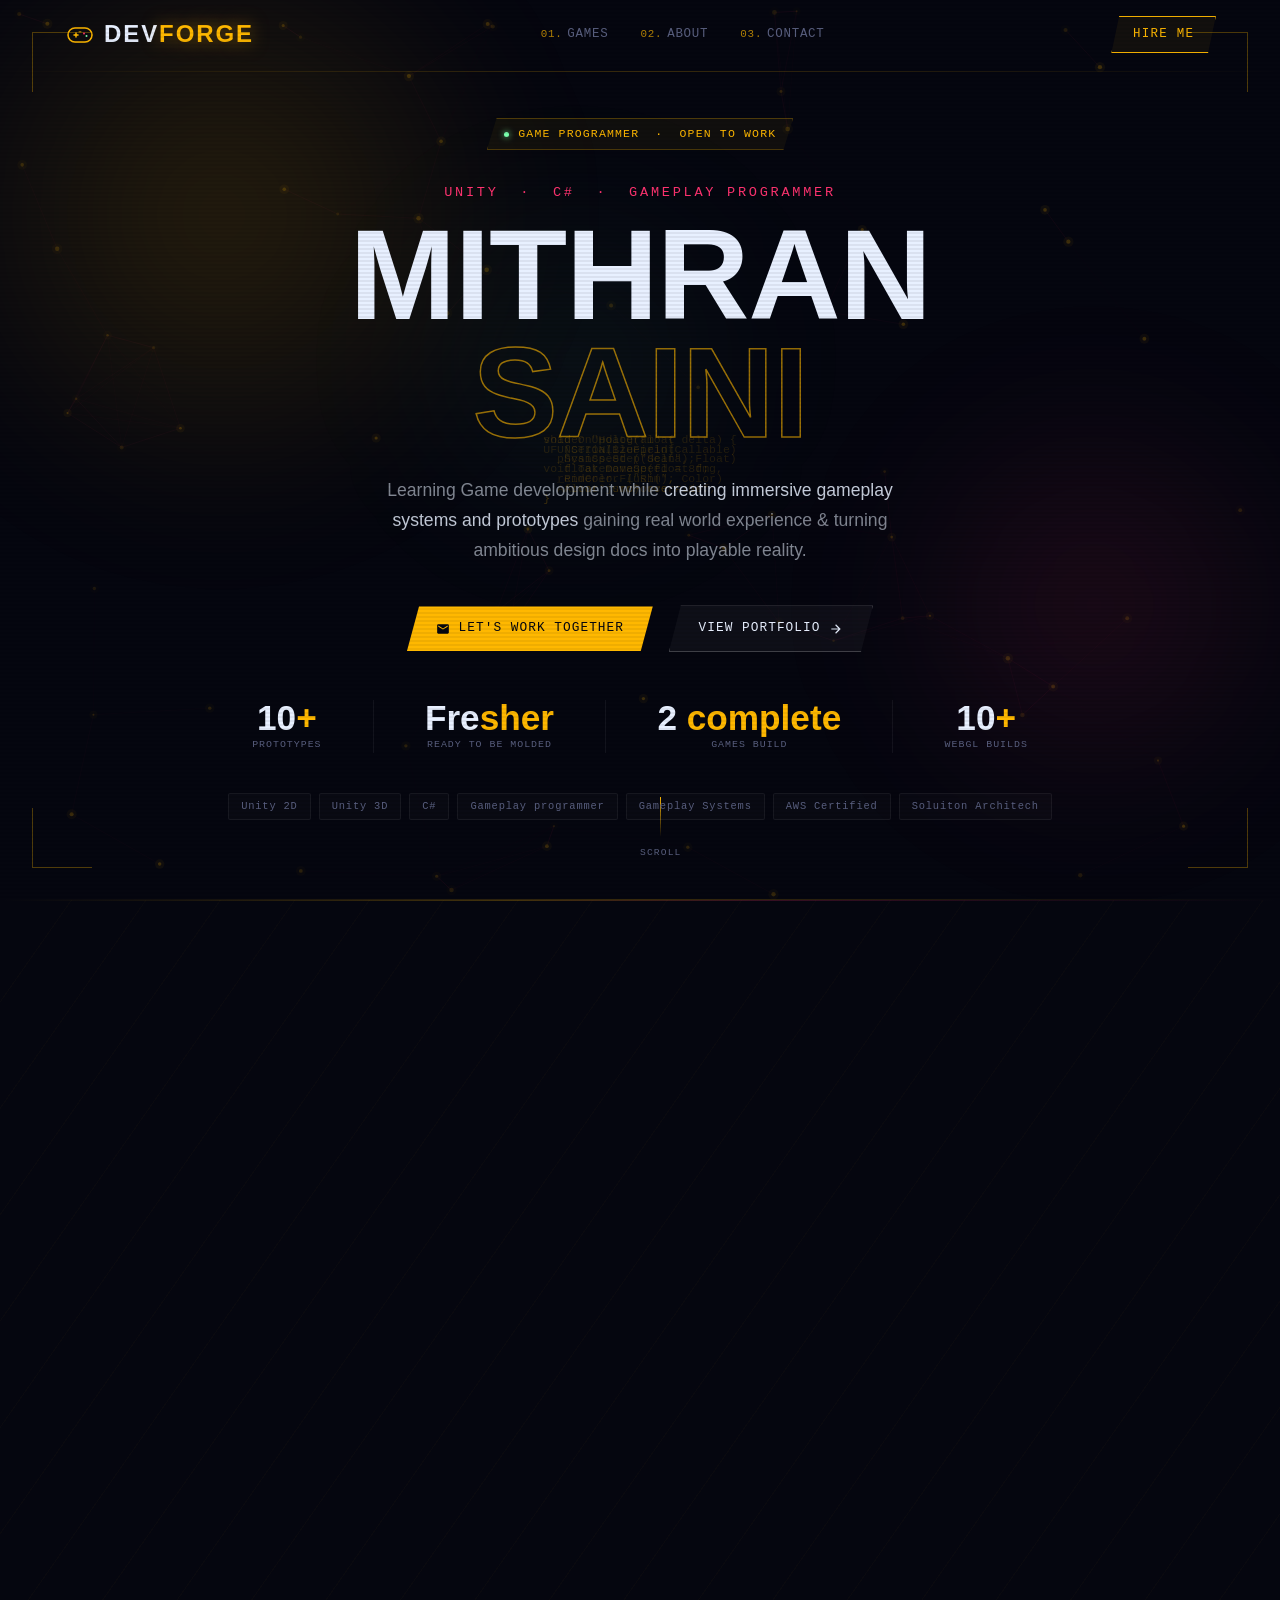
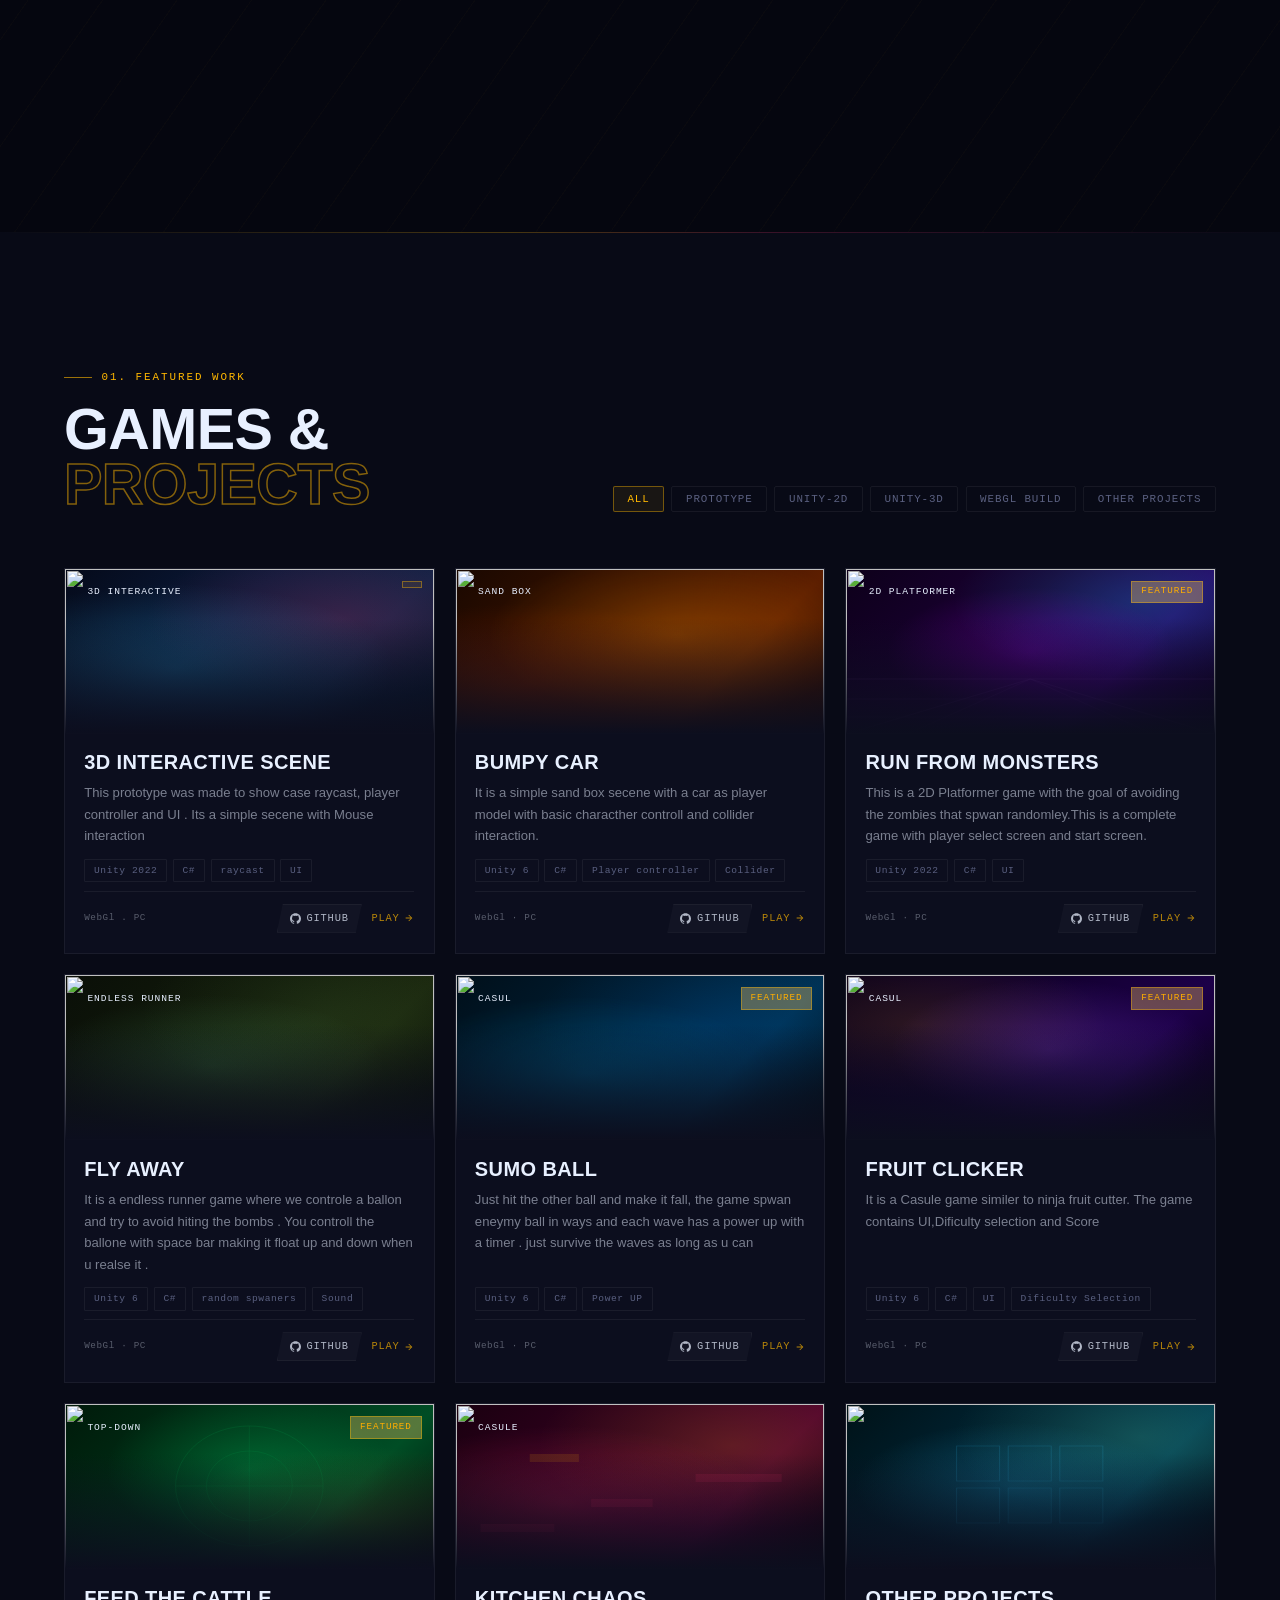
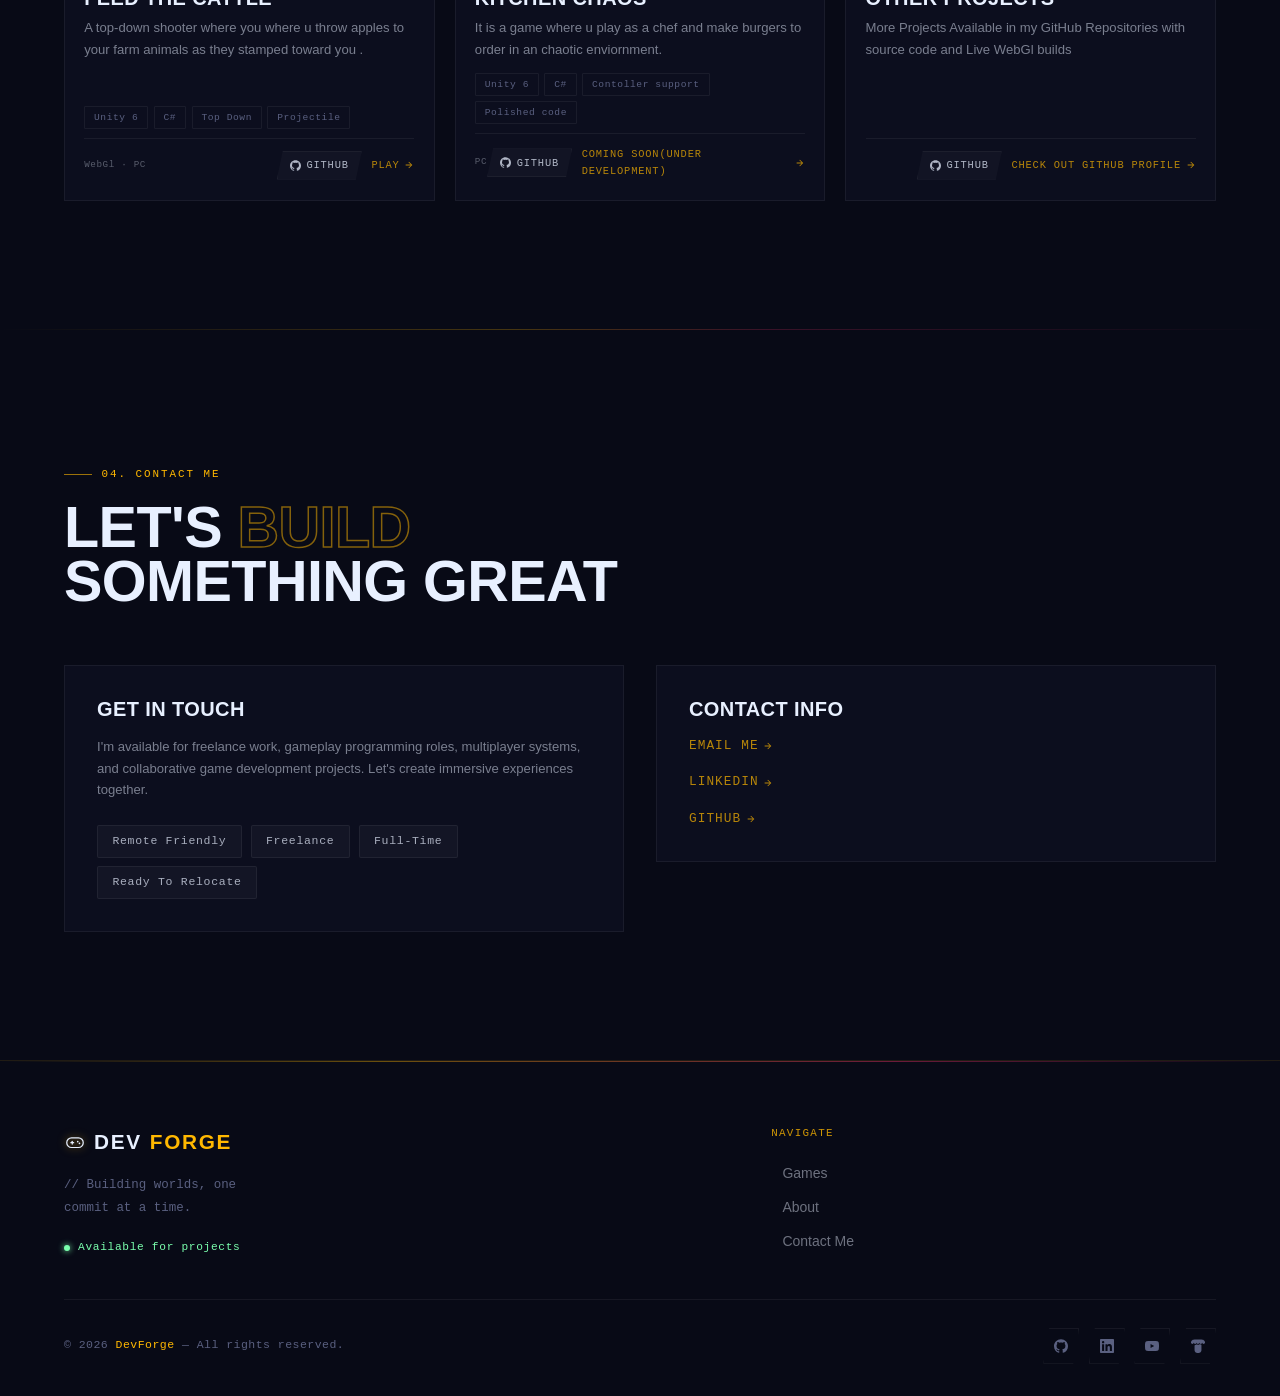
==== index.html @ fb983bf7 "fixed spelling mistakes" ====
<!doctype html>
<!-- saved from url=(0036)file:///D:/Opera_Download/Index.html -->
<html lang="en">
  <head>
    <meta http-equiv="Content-Type" content="text/html; charset=UTF-8" />

    <meta name="viewport" content="width=device-width, initial-scale=1.0" />
    <title>index</title>
    <link rel="preconnect" href="https://fonts.googleapis.com/" />
    <link rel="preconnect" href="https://fonts.gstatic.com/" crossorigin="" />
    <link
      href="https://github.com/Mithran2003/portfolio-website/tree/main/Game%20Developer%20Portfolio_files"
      rel="stylesheet"
    />

    <style>
      *,
      *::before,
      *::after {
        box-sizing: border-box;
        margin: 0;
        padding: 0;
      }

      :root {
        --bg: #05060f;
        --bg-2: #080a16;
        --bg-3: #0c0e1e;
        --accent: #ffb800;
        --accent-2: #ff3370;
        --accent-3: #7affad;
        --white: #e8f0ff;
        --muted: #5a6080;
        --border: rgba(255, 184, 0, 0.1);
        --border-w: rgba(255, 255, 255, 0.06);
        --font-head: "Rajdhani", sans-serif;
        --font-body: "Exo 2", sans-serif;
        --font-mono: "IBM Plex Mono", monospace;
        --nav-h: 70px;
      }

      html {
        scroll-behavior: smooth;
      }

      body {
        background: var(--bg);
        color: var(--white);
        font-family: var(--font-body);
        font-size: 16px;
        line-height: 1.6;
        overflow-x: hidden;
        -webkit-font-smoothing: antialiased;
      }

      /* ─── Scanlines overlay ─── */
      body::before {
        content: "";
        position: fixed;
        inset: 0;
        background: repeating-linear-gradient(
          0deg,
          transparent,
          transparent 2px,
          rgba(0, 0, 0, 0.06) 2px,
          rgba(0, 0, 0, 0.06) 4px
        );
        pointer-events: none;
        z-index: 9998;
      }

      /* ─── Corner bracket utility ─── */
      .bracket {
        position: relative;
      }
      .bracket::before,
      .bracket::after {
        content: "";
        position: absolute;
        width: 10px;
        height: 10px;
        border-color: var(--accent);
        border-style: solid;
        opacity: 0.5;
      }
      .bracket::before {
        top: 0;
        left: 0;
        border-width: 1px 0 0 1px;
      }
      .bracket::after {
        bottom: 0;
        right: 0;
        border-width: 0 1px 1px 0;
      }

      /* ═══════════════════════════════
       NAVBAR
    ═══════════════════════════════ */
      .navbar {
        position: fixed;
        top: 0;
        left: 0;
        right: 0;
        height: var(--nav-h);
        z-index: 1000;
        display: flex;
        align-items: center;
        justify-content: space-between;
        padding: 0 clamp(1.25rem, 5vw, 4rem);
        transition:
          background 0.4s,
          border-color 0.4s;
        border-bottom: 1px solid transparent;
      }

      .navbar.scrolled {
        background: rgba(5, 6, 15, 0.88);
        backdrop-filter: blur(20px);
        -webkit-backdrop-filter: blur(20px);
        border-color: var(--border);
      }

      /* ── Logo ── */
      .nav-logo {
        font-family: var(--font-head);
        font-size: 1.5rem;
        font-weight: 700;
        letter-spacing: 0.08em;
        text-transform: uppercase;
        text-decoration: none;
        color: var(--white);
        display: flex;
        align-items: center;
        gap: 0.5rem;
      }

      .logo-icon {
        width: 32px;
        height: 32px;
        position: relative;
        flex-shrink: 0;
      }
      .logo-icon svg {
        width: 100%;
        height: 100%;
      }

      .nav-logo .accent-text {
        color: var(--accent);
        text-shadow: 0 0 18px rgba(255, 184, 0, 0.5);
      }

      /* ── Links ── */
      .nav-links {
        display: flex;
        align-items: center;
        gap: 2rem;
        list-style: none;
      }
      .nav-links a {
        font-family: var(--font-mono);
        font-size: 0.78rem;
        font-weight: 400;
        letter-spacing: 0.06em;
        text-transform: uppercase;
        text-decoration: none;
        color: var(--muted);
        display: flex;
        align-items: center;
        gap: 0.3rem;
        transition: color 0.25s;
      }
      .nav-links a .num {
        color: var(--accent);
        opacity: 0.7;
        font-size: 0.68rem;
      }
      .nav-links a:hover {
        color: var(--white);
      }
      .nav-links a:hover .num {
        opacity: 1;
      }

      /* ── CTA ── */
      .nav-cta {
        font-family: var(--font-mono);
        font-size: 0.78rem;
        font-weight: 500;
        letter-spacing: 0.1em;
        text-transform: uppercase;
        text-decoration: none;
        color: var(--accent);
        padding: 0.5rem 1.3rem;
        border: 1px solid var(--accent);
        background: rgba(255, 184, 0, 0.06);
        clip-path: polygon(8px 0%, 100% 0%, calc(100% - 8px) 100%, 0% 100%);
        transition:
          background 0.25s,
          box-shadow 0.25s,
          transform 0.2s;
      }
      .nav-cta:hover {
        background: rgba(255, 184, 0, 0.15);
        box-shadow:
          0 0 20px rgba(255, 184, 0, 0.25),
          inset 0 0 20px rgba(255, 184, 0, 0.05);
        transform: translateY(-1px);
      }

      /* ── Hamburger ── */
      .hamburger {
        display: none;
        flex-direction: column;
        justify-content: center;
        gap: 5px;
        cursor: pointer;
        padding: 0.5rem;
        background: none;
        border: none;
      }
      .hamburger span {
        display: block;
        height: 1.5px;
        background: var(--white);
        border-radius: 0;
        transition:
          transform 0.3s,
          opacity 0.3s,
          width 0.3s;
        transform-origin: center;
      }
      .hamburger span:nth-child(1) {
        width: 22px;
      }
      .hamburger span:nth-child(2) {
        width: 15px;
      }
      .hamburger span:nth-child(3) {
        width: 22px;
      }
      .hamburger.open span:nth-child(1) {
        transform: translateY(6.5px) rotate(45deg);
        width: 22px;
      }
      .hamburger.open span:nth-child(2) {
        opacity: 0;
      }
      .hamburger.open span:nth-child(3) {
        transform: translateY(-6.5px) rotate(-45deg);
      }

      /* ── Mobile menu ── */
      .mobile-menu {
        display: none;
        position: fixed;
        inset: var(--nav-h) 0 0 0;
        background: rgba(5, 6, 15, 0.97);
        backdrop-filter: blur(24px);
        flex-direction: column;
        align-items: center;
        justify-content: center;
        gap: 2rem;
        z-index: 999;
        opacity: 0;
        transform: translateY(-10px);
        transition:
          opacity 0.3s,
          transform 0.3s;
        pointer-events: none;
      }
      .mobile-menu.open {
        opacity: 1;
        transform: none;
        pointer-events: auto;
      }
      .mobile-menu a {
        font-family: var(--font-head);
        font-size: 2.2rem;
        font-weight: 700;
        letter-spacing: 0.06em;
        text-transform: uppercase;
        text-decoration: none;
        color: var(--white);
        transition:
          color 0.2s,
          text-shadow 0.2s;
      }
      .mobile-menu a:hover {
        color: var(--accent);
        text-shadow: 0 0 20px rgba(255, 184, 0, 0.4);
      }

      /* ═══════════════════════════════
       HERO
    ═══════════════════════════════ */
      .hero {
        position: relative;
        min-height: 100svh;
        display: flex;
        align-items: center;
        justify-content: center;
        overflow: hidden;
        padding: calc(var(--nav-h) + 2rem) clamp(1.25rem, 5vw, 4rem) 4rem;
      }

      /* Hex dot grid canvas bg */
      .hero-canvas {
        position: absolute;
        inset: 0;
        width: 100%;
        height: 100%;
        opacity: 0.35;
      }

      /* Glow blobs */
      .hero-glow {
        position: absolute;
        border-radius: 50%;
        pointer-events: none;
      }
      .hero-glow-1 {
        width: min(700px, 100vw);
        height: min(700px, 100vw);
        background: radial-gradient(
          circle,
          rgba(255, 184, 0, 0.14) 0%,
          transparent 65%
        );
        top: -15%;
        left: -10%;
        filter: blur(60px);
        animation: ghover1 16s ease-in-out infinite alternate;
      }
      .hero-glow-2 {
        width: min(500px, 90vw);
        height: min(500px, 90vw);
        background: radial-gradient(
          circle,
          rgba(255, 51, 112, 0.12) 0%,
          transparent 65%
        );
        bottom: 5%;
        right: -5%;
        filter: blur(70px);
        animation: ghover2 20s ease-in-out infinite alternate;
      }
      .hero-glow-3 {
        width: min(400px, 80vw);
        height: min(400px, 80vw);
        background: radial-gradient(
          circle,
          rgba(122, 255, 173, 0.08) 0%,
          transparent 65%
        );
        top: 40%;
        left: 45%;
        transform: translate(-50%, -50%);
        filter: blur(80px);
        animation: ghover3 25s ease-in-out infinite alternate;
      }

      @keyframes ghover1 {
        from {
          transform: translate(0, 0);
        }
        to {
          transform: translate(40px, 50px);
        }
      }
      @keyframes ghover2 {
        from {
          transform: translate(0, 0);
        }
        to {
          transform: translate(-50px, -30px);
        }
      }
      @keyframes ghover3 {
        from {
          transform: translate(-50%, -50%) scale(1);
        }
        to {
          transform: translate(-45%, -55%) scale(1.2);
        }
      }

      /* Corner decorations */
      .hero-corner {
        position: absolute;
        width: 60px;
        height: 60px;
        border-color: rgba(255, 184, 0, 0.3);
        border-style: solid;
        pointer-events: none;
      }
      .hero-corner.tl {
        top: 2rem;
        left: 2rem;
        border-width: 1px 0 0 1px;
      }
      .hero-corner.tr {
        top: 2rem;
        right: 2rem;
        border-width: 1px 1px 0 0;
      }
      .hero-corner.bl {
        bottom: 2rem;
        left: 2rem;
        border-width: 0 0 1px 1px;
      }
      .hero-corner.br {
        bottom: 2rem;
        right: 2rem;
        border-width: 0 1px 1px 0;
      }

      /* Horizontal rule lines */
      .hero-hline {
        position: absolute;
        left: 0;
        right: 0;
        height: 1px;
        background: linear-gradient(
          90deg,
          transparent,
          rgba(255, 184, 0, 0.2),
          transparent
        );
        pointer-events: none;
      }
      .hero-hline.top {
        top: calc(var(--nav-h) + 1px);
      }
      .hero-hline.bot {
        bottom: 0;
      }

      /* ── Floating code fragments ── */
      .hero-code-frag {
        position: absolute;
        font-family: var(--font-mono);
        font-size: clamp(0.55rem, 1vw, 0.72rem);
        color: rgba(255, 184, 0, 0.12);
        pointer-events: none;
        white-space: nowrap;
        line-height: 1.7;
        animation: fragFloat 18s ease-in-out infinite alternate;
      }
      .hero-code-frag:nth-child(1) {
        top: 18%;
        left: 3%;
        animation-duration: 20s;
      }
      .hero-code-frag:nth-child(2) {
        top: 62%;
        left: 2%;
        animation-duration: 24s;
        animation-delay: -6s;
      }
      .hero-code-frag:nth-child(3) {
        top: 22%;
        right: 3%;
        animation-duration: 22s;
        animation-delay: -4s;
      }
      .hero-code-frag:nth-child(4) {
        top: 68%;
        right: 2%;
        animation-duration: 19s;
        animation-delay: -10s;
      }
      @keyframes fragFloat {
        from {
          transform: translateY(0px);
          opacity: 0.7;
        }
        to {
          transform: translateY(-18px);
          opacity: 1;
        }
      }

      /* ── Scroll indicator ── */
      .hero-scroll {
        position: absolute;
        bottom: 2.5rem;
        left: 50%;
        transform: translateX(-50%);
        display: flex;
        flex-direction: column;
        align-items: center;
        gap: 0.5rem;
        font-family: var(--font-mono);
        font-size: 0.6rem;
        letter-spacing: 0.12em;
        text-transform: uppercase;
        color: var(--muted);
        animation: fadeInUp 0.8s ease 1.6s both;
      }
      .scroll-line {
        width: 1px;
        height: 40px;
        background: linear-gradient(to bottom, var(--accent), transparent);
        animation: scrollPulse 1.8s ease-in-out infinite;
      }
      @keyframes scrollPulse {
        0%,
        100% {
          opacity: 0.3;
          transform: scaleY(1);
        }
        50% {
          opacity: 1;
          transform: scaleY(1.1);
        }
      }

      /* ── Hero content wrapper ── */
      .hero-content {
        position: relative;
        z-index: 2;
        display: flex;
        flex-direction: column;
        align-items: center;
        text-align: center;
        max-width: 860px;
        width: 100%;
        gap: 0;
      }

      /* ── Badge ── */
      .hero-badge {
        display: inline-flex;
        align-items: center;
        gap: 0.6rem;
        font-family: var(--font-mono);
        font-size: 0.72rem;
        letter-spacing: 0.1em;
        text-transform: uppercase;
        color: var(--accent);
        border: 1px solid rgba(255, 184, 0, 0.25);
        padding: 0.38rem 1rem;
        background: rgba(255, 184, 0, 0.05);
        clip-path: polygon(10px 0%, 100% 0%, calc(100% - 10px) 100%, 0% 100%);
        margin-bottom: 2rem;
        animation: fadeInDown 0.7s ease 0.1s both;
      }
      .hero-badge-dot {
        width: 5px;
        height: 5px;
        border-radius: 50%;
        background: var(--accent-3);
        box-shadow: 0 0 6px var(--accent-3);
        animation: blink 1.8s ease-in-out infinite;
      }

      /* ── Eyebrow role label ── */
      .hero-role {
        font-family: var(--font-mono);
        font-size: clamp(0.7rem, 1.5vw, 0.85rem);
        color: var(--accent-2);
        letter-spacing: 0.2em;
        text-transform: uppercase;
        margin-bottom: 0.75rem;
        animation: fadeInUp 0.7s ease 0.25s both;
      }

      /* ── Name headline ── */
      .hero-name {
        font-family: var(--font-head);
        font-size: clamp(3.8rem, 10vw, 9rem);
        font-weight: 700;
        line-height: 0.92;
        letter-spacing: -0.01em;
        text-transform: uppercase;
        color: var(--white);
        margin-bottom: 1.5rem;
        animation: fadeInUp 0.8s ease 0.35s both;
      }
      .hero-name .line-1 {
        display: block;
      }
      .hero-name .line-2 {
        display: block;
        -webkit-text-stroke: 1.5px rgba(255, 184, 0, 0.6);
        color: transparent;
        position: relative;
      }
      /* Glitch flicker on last name */
      .hero-name .line-2 {
        animation:
          fadeInUp 0.8s ease 0.35s both,
          glitch 6s ease 2s infinite;
      }
      @keyframes glitch {
        0%,
        94%,
        100% {
          -webkit-text-stroke-color: rgba(255, 184, 0, 0.6);
          transform: none;
        }
        95% {
          -webkit-text-stroke-color: rgba(255, 51, 112, 0.9);
          transform: translate(-2px, 0);
        }
        96% {
          -webkit-text-stroke-color: rgba(122, 255, 173, 0.9);
          transform: translate(2px, 0);
        }
        97% {
          -webkit-text-stroke-color: rgba(255, 184, 0, 0.6);
          transform: none;
        }
      }

      /* ── One-liner description ── */
      .hero-desc {
        font-family: var(--font-body);
        font-size: clamp(0.95rem, 2vw, 1.1rem);
        font-weight: 300;
        color: rgba(232, 240, 255, 0.55);
        max-width: 56ch;
        line-height: 1.7;
        margin-bottom: 2.5rem;
        animation: fadeInUp 0.7s ease 0.55s both;
      }
      .hero-desc em {
        font-style: normal;
        color: rgba(232, 240, 255, 0.85);
        font-weight: 400;
      }

      /* ── Buttons ── */
      .hero-btns {
        display: flex;
        align-items: center;
        gap: 1rem;
        flex-wrap: wrap;
        justify-content: center;
        margin-bottom: 3rem;
        animation: fadeInUp 0.7s ease 0.7s both;
      }

      .btn-primary {
        display: inline-flex;
        align-items: center;
        gap: 0.55rem;
        font-family: var(--font-mono);
        font-size: 0.8rem;
        font-weight: 500;
        letter-spacing: 0.08em;
        text-transform: uppercase;
        text-decoration: none;
        color: var(--bg);
        background: var(--accent);
        padding: 0.75rem 1.8rem;
        clip-path: polygon(12px 0%, 100% 0%, calc(100% - 12px) 100%, 0% 100%);
        transition:
          background 0.25s,
          box-shadow 0.25s,
          transform 0.2s;
        position: relative;
        overflow: hidden;
      }
      .btn-primary::before {
        content: "";
        position: absolute;
        inset: 0;
        background: linear-gradient(
          135deg,
          rgba(255, 255, 255, 0.2),
          transparent
        );
        opacity: 0;
        transition: opacity 0.25s;
      }
      .btn-primary:hover {
        background: #ffc933;
        box-shadow:
          0 0 30px rgba(255, 184, 0, 0.45),
          0 0 60px rgba(255, 184, 0, 0.15);
        transform: translateY(-2px);
      }
      .btn-primary:hover::before {
        opacity: 1;
      }

      .btn-secondary {
        display: inline-flex;
        align-items: center;
        gap: 0.55rem;
        font-family: var(--font-mono);
        font-size: 0.8rem;
        font-weight: 500;
        letter-spacing: 0.08em;
        text-transform: uppercase;
        text-decoration: none;
        color: var(--white);
        border: 1px solid rgba(255, 255, 255, 0.2);
        padding: 0.75rem 1.8rem;
        clip-path: polygon(12px 0%, 100% 0%, calc(100% - 12px) 100%, 0% 100%);
        background: rgba(255, 255, 255, 0.04);
        transition:
          border-color 0.25s,
          background 0.25s,
          transform 0.2s;
      }
      .btn-secondary:hover {
        border-color: rgba(255, 255, 255, 0.5);
        background: rgba(255, 255, 255, 0.08);
        transform: translateY(-2px);
      }
      .btn-icon {
        width: 14px;
        height: 14px;
        flex-shrink: 0;
        fill: currentColor;
      }

      /* ── Tech tags row ── */
      .hero-tags {
        display: flex;
        flex-wrap: wrap;
        justify-content: center;
        gap: 0.5rem;
        animation: fadeInUp 0.7s ease 0.9s both;
      }
      .hero-tag {
        font-family: var(--font-mono);
        font-size: 0.65rem;
        letter-spacing: 0.08em;
        color: var(--muted);
        border: 1px solid var(--border-w);
        padding: 0.28rem 0.75rem;
        border-radius: 2px;
        background: rgba(255, 255, 255, 0.02);
        transition:
          color 0.2s,
          border-color 0.2s;
      }
      .hero-tag:hover {
        color: var(--accent);
        border-color: rgba(255, 184, 0, 0.3);
      }

      /* ── Stats row ── */
      .hero-stats {
        display: flex;
        gap: clamp(1.5rem, 4vw, 3.5rem);
        flex-wrap: wrap;
        justify-content: center;
        margin-bottom: 2.5rem;
        animation: fadeInUp 0.7s ease 0.8s both;
      }
      .stat-item {
        display: flex;
        flex-direction: column;
        align-items: center;
        gap: 0.1rem;
      }
      .stat-num {
        font-family: var(--font-head);
        font-size: clamp(1.6rem, 3vw, 2.2rem);
        font-weight: 700;
        color: var(--white);
        line-height: 1;
      }
      .stat-num .stat-accent {
        color: var(--accent);
      }
      .stat-label {
        font-family: var(--font-mono);
        font-size: 0.62rem;
        color: var(--muted);
        letter-spacing: 0.1em;
        text-transform: uppercase;
      }
      .stat-divider {
        width: 1px;
        align-self: stretch;
        background: var(--border-w);
      }

      /* ── Shared fade animations ── */
      @keyframes fadeInDown {
        from {
          opacity: 0;
          transform: translateY(-16px);
        }
        to {
          opacity: 1;
          transform: translateY(0);
        }
      }
      @keyframes fadeInUp {
        from {
          opacity: 0;
          transform: translateY(20px);
        }
        to {
          opacity: 1;
          transform: translateY(0);
        }
      }

      /* ── Responsive ── */
      @media (max-width: 640px) {
        .hero-name {
          letter-spacing: -0.02em;
        }
        .hero-code-frag {
          display: none;
        }
        .stat-divider {
          display: none;
        }
        .hero-stats {
          gap: 1.5rem;
        }
        .btn-primary,
        .btn-secondary {
          font-size: 0.72rem;
          padding: 0.65rem 1.3rem;
        }
      }

      /* ═══════════════════════════════
       ABOUT
    ═══════════════════════════════ */
      .about {
        position: relative;
        padding: clamp(5rem, 10vw, 9rem) clamp(1.25rem, 5vw, 4rem);
        overflow: hidden;
      }

      /* faint diagonal stripe texture */
      .about::before {
        content: "";
        position: absolute;
        inset: 0;
        background: repeating-linear-gradient(
          -55deg,
          transparent,
          transparent 60px,
          rgba(255, 184, 0, 0.018) 60px,
          rgba(255, 184, 0, 0.018) 61px
        );
        pointer-events: none;
      }

      /* top separator line */
      .about::after {
        content: "";
        position: absolute;
        top: 0;
        left: 0;
        right: 0;
        height: 1px;
        background: linear-gradient(
          90deg,
          transparent,
          rgba(255, 184, 0, 0.25) 40%,
          rgba(255, 51, 112, 0.2) 60%,
          transparent
        );
      }

      .about-inner {
        max-width: 1200px;
        margin: 0 auto;
      }

      /* ── Section label ── */
      .section-label {
        display: inline-flex;
        align-items: center;
        gap: 0.6rem;
        font-family: var(--font-mono);
        font-size: 0.68rem;
        letter-spacing: 0.18em;
        text-transform: uppercase;
        color: var(--accent);
        margin-bottom: 1rem;
        opacity: 0;
        transform: translateY(14px);
        transition:
          opacity 0.6s ease,
          transform 0.6s ease;
      }
      .section-label.in-view {
        opacity: 1;
        transform: none;
      }
      .section-label::before {
        content: "";
        display: block;
        width: 28px;
        height: 1px;
        background: var(--accent);
        opacity: 0.6;
      }

      /* ── Two-column layout ── */
      .about-grid {
        display: grid;
        grid-template-columns: 1fr 1fr;
        gap: clamp(3rem, 6vw, 7rem);
        align-items: start;
      }

      /* ── Left: bio ── */
      .about-left {
      }

      .about-heading {
        font-family: var(--font-head);
        font-size: clamp(2.4rem, 5vw, 4rem);
        font-weight: 700;
        line-height: 0.95;
        letter-spacing: -0.01em;
        text-transform: uppercase;
        margin-bottom: 1.75rem;
        opacity: 0;
        transform: translateY(18px);
        transition:
          opacity 0.65s ease 0.1s,
          transform 0.65s ease 0.1s;
      }
      .about-heading.in-view {
        opacity: 1;
        transform: none;
      }
      .about-heading .outline {
        -webkit-text-stroke: 1.5px rgba(255, 184, 0, 0.5);
        color: transparent;
      }

      .about-bio {
        font-family: var(--font-body);
        font-size: clamp(0.95rem, 1.6vw, 1.05rem);
        font-weight: 300;
        color: rgba(232, 240, 255, 0.55);
        line-height: 1.85;
        margin-bottom: 1.4rem;
        opacity: 0;
        transform: translateY(16px);
        transition:
          opacity 0.65s ease 0.2s,
          transform 0.65s ease 0.2s;
      }
      .about-bio.in-view {
        opacity: 1;
        transform: none;
      }
      .about-bio em {
        font-style: normal;
        color: var(--white);
        font-weight: 400;
      }
      .about-bio strong {
        color: var(--accent);
        font-weight: 500;
      }

      /* Signature / identity strip */
      .about-identity {
        display: flex;
        align-items: center;
        gap: 1.2rem;
        padding: 1rem 1.25rem;
        border: 1px solid var(--border-w);
        border-left: 2px solid var(--accent);
        background: rgba(255, 184, 0, 0.03);
        margin-top: 1.75rem;
        opacity: 0;
        transform: translateY(14px);
        transition:
          opacity 0.6s ease 0.35s,
          transform 0.6s ease 0.35s;
      }
      .about-identity.in-view {
        opacity: 1;
        transform: none;
      }
      .about-avatar {
        width: 48px;
        height: 48px;
        border-radius: 4px;
        background: linear-gradient(
          135deg,
          rgba(255, 184, 0, 0.25),
          rgba(255, 51, 112, 0.2)
        );
        border: 1px solid rgba(255, 184, 0, 0.3);
        display: grid;
        place-items: center;
        flex-shrink: 0;
        font-family: var(--font-head);
        font-size: 1.2rem;
        font-weight: 700;
        color: var(--accent);
        letter-spacing: 0.04em;
      }
      .about-identity-text {
      }
      .about-identity-name {
        font-family: var(--font-head);
        font-size: 1rem;
        font-weight: 700;
        letter-spacing: 0.04em;
        color: var(--white);
      }
      .about-identity-role {
        font-family: var(--font-mono);
        font-size: 0.68rem;
        color: var(--muted);
        letter-spacing: 0.08em;
      }
      .about-identity-loc {
        margin-left: auto;
        font-family: var(--font-mono);
        font-size: 0.66rem;
        color: var(--muted);
        display: flex;
        align-items: center;
        gap: 0.3rem;
      }
      .about-identity-loc svg {
        width: 10px;
        height: 10px;
        fill: var(--accent-2);
        flex-shrink: 0;
      }

      /* ── Right: stats + skills ── */
      .about-right {
      }

      /* Project / stat cards */
      .about-stat-grid {
        display: grid;
        grid-template-columns: 1fr 1fr;
        gap: 0.75rem;
        margin-bottom: 2rem;
      }

      .stat-card {
        position: relative;
        padding: 1.4rem 1.25rem;
        border: 1px solid var(--border-w);
        background: var(--bg-3);
        overflow: hidden;
        opacity: 0;
        transform: translateY(18px);
        transition:
          opacity 0.55s ease,
          transform 0.55s ease,
          border-color 0.25s,
          box-shadow 0.25s;
        cursor: default;
      }
      .stat-card.in-view {
        opacity: 1;
        transform: none;
      }
      .stat-card:nth-child(1) {
        transition-delay: 0.1s;
      }
      .stat-card:nth-child(2) {
        transition-delay: 0.2s;
      }
      .stat-card:nth-child(3) {
        transition-delay: 0.3s;
      }
      .stat-card:nth-child(4) {
        transition-delay: 0.4s;
      }

      .stat-card:hover {
        border-color: rgba(255, 184, 0, 0.2);
        box-shadow:
          0 0 24px rgba(255, 184, 0, 0.06),
          inset 0 0 24px rgba(255, 184, 0, 0.03);
      }
      /* accent bar */
      .stat-card::before {
        content: "";
        position: absolute;
        top: 0;
        left: 0;
        right: 0;
        height: 2px;
        background: linear-gradient(90deg, var(--accent), transparent);
        opacity: 0;
        transition: opacity 0.3s;
      }
      .stat-card:hover::before {
        opacity: 1;
      }
      /* corner glow */
      .stat-card::after {
        content: "";
        position: absolute;
        bottom: -20px;
        right: -20px;
        width: 80px;
        height: 80px;
        border-radius: 50%;
        background: radial-gradient(
          circle,
          rgba(255, 184, 0, 0.08),
          transparent 70%
        );
        opacity: 0;
        transition: opacity 0.3s;
      }
      .stat-card:hover::after {
        opacity: 1;
      }

      .stat-card-icon {
        width: 28px;
        height: 28px;
        margin-bottom: 0.8rem;
        fill: var(--accent);
        opacity: 0.7;
      }
      .stat-card-num {
        font-family: var(--font-head);
        font-size: 2.6rem;
        font-weight: 700;
        line-height: 1;
        color: var(--white);
        letter-spacing: -0.02em;
      }
      .stat-card-num sup {
        font-size: 1.2rem;
        color: var(--accent);
        vertical-align: super;
        font-weight: 600;
      }
      .stat-card-label {
        font-family: var(--font-mono);
        font-size: 0.66rem;
        letter-spacing: 0.1em;
        text-transform: uppercase;
        color: var(--muted);
        margin-top: 0.3rem;
      }

      /* ── Skills list ── */
      .skills-heading {
        font-family: var(--font-mono);
        font-size: 0.68rem;
        letter-spacing: 0.18em;
        text-transform: uppercase;
        color: var(--muted);
        margin-bottom: 1rem;
        display: flex;
        align-items: center;
        gap: 0.6rem;
        opacity: 0;
        transform: translateY(10px);
        transition:
          opacity 0.5s ease 0.45s,
          transform 0.5s ease 0.45s;
      }
      .skills-heading.in-view {
        opacity: 1;
        transform: none;
      }
      .skills-heading::after {
        content: "";
        flex: 1;
        height: 1px;
        background: var(--border-w);
      }

      .skills-list {
        display: flex;
        flex-wrap: wrap;
        gap: 0.55rem;
        opacity: 0;
        transform: translateY(10px);
        transition:
          opacity 0.55s ease 0.5s,
          transform 0.55s ease 0.5s;
      }
      .skills-list.in-view {
        opacity: 1;
        transform: none;
      }

      .skill-pill {
        font-family: var(--font-mono);
        font-size: 0.72rem;
        letter-spacing: 0.06em;
        color: rgba(232, 240, 255, 0.7);
        border: 1px solid var(--border-w);
        padding: 0.38rem 0.9rem;
        background: rgba(255, 255, 255, 0.03);
        border-radius: 2px;
        transition:
          color 0.2s,
          border-color 0.2s,
          background 0.2s;
        cursor: default;
      }
      .skill-pill:hover {
        color: var(--accent);
        border-color: rgba(255, 184, 0, 0.35);
        background: rgba(255, 184, 0, 0.06);
      }

      /* ── Responsive ── */
      @media (max-width: 860px) {
        .about-grid {
          grid-template-columns: 1fr;
          gap: 3rem;
        }
      }

      /* ═══════════════════════════════
       PROJECTS
    ═══════════════════════════════ */
      .projects {
        position: relative;
        padding: clamp(5rem, 10vw, 9rem) clamp(1.25rem, 5vw, 4rem);
        background: var(--bg-2);
        overflow: hidden;
      }
      .projects::after {
        content: "";
        position: absolute;
        top: 0;
        left: 0;
        right: 0;
        height: 1px;
        background: linear-gradient(
          90deg,
          transparent,
          rgba(255, 184, 0, 0.25) 40%,
          rgba(255, 51, 112, 0.2) 60%,
          transparent
        );
      }
      .projects-inner {
        max-width: 1200px;
        margin: 0 auto;
      }

      .projects-header {
        display: flex;
        align-items: flex-end;
        justify-content: space-between;
        gap: 1.5rem;
        flex-wrap: wrap;
        margin-bottom: 3.5rem;
      }
      .projects-heading {
        font-family: var(--font-head);
        font-size: clamp(2.2rem, 4.5vw, 3.6rem);
        font-weight: 700;
        line-height: 0.95;
        letter-spacing: -0.01em;
        text-transform: uppercase;
        opacity: 0;
        transform: translateY(18px);
        transition:
          opacity 0.65s ease 0.1s,
          transform 0.65s ease 0.1s;
      }
      .projects-heading.in-view {
        opacity: 1;
        transform: none;
      }
      .projects-heading .outline {
        -webkit-text-stroke: 1.5px rgba(255, 184, 0, 0.5);
        color: transparent;
      }

      .projects-filter {
        display: flex;
        gap: 0.45rem;
        flex-wrap: wrap;
        opacity: 0;
        transform: translateY(12px);
        transition:
          opacity 0.55s ease 0.25s,
          transform 0.55s ease 0.25s;
      }
      .projects-filter.in-view {
        opacity: 1;
        transform: none;
      }
      .filter-btn {
        font-family: var(--font-mono);
        font-size: 0.68rem;
        letter-spacing: 0.08em;
        text-transform: uppercase;
        color: var(--muted);
        border: 1px solid var(--border-w);
        background: none;
        padding: 0.35rem 0.85rem;
        cursor: pointer;
        border-radius: 2px;
        transition:
          color 0.2s,
          border-color 0.2s,
          background 0.2s;
      }
      .filter-btn:hover,
      .filter-btn.active {
        color: var(--accent);
        border-color: rgba(255, 184, 0, 0.4);
        background: rgba(255, 184, 0, 0.07);
      }

      /* ── Project cards grid ── */
      .projects-grid {
        display: grid;
        grid-template-columns: repeat(3, 1fr);
        gap: 1.25rem;
      }
      @media (max-width: 960px) {
        .projects-grid {
          grid-template-columns: repeat(2, 1fr);
        }
      }
      @media (max-width: 560px) {
        .projects-grid {
          grid-template-columns: 1fr;
        }
      }

      .project-card {
        background: var(--bg-3);
        border: 1px solid var(--border-w);
        overflow: hidden;
        display: flex;
        flex-direction: column;
        opacity: 0;
        transform: translateY(22px);
        transition:
          opacity 0.55s ease,
          transform 0.55s ease,
          border-color 0.25s,
          box-shadow 0.25s;
        cursor: default;
      }
      .project-card.in-view {
        opacity: 1;
        transform: none;
      }
      .project-card:nth-child(1) {
        transition-delay: 0.05s;
      }
      .project-card:nth-child(2) {
        transition-delay: 0.12s;
      }
      .project-card:nth-child(3) {
        transition-delay: 0.19s;
      }
      .project-card:nth-child(4) {
        transition-delay: 0.26s;
      }
      .project-card:nth-child(5) {
        transition-delay: 0.33s;
      }
      .project-card:nth-child(6) {
        transition-delay: 0.4s;
      }
      .project-card:hover {
        border-color: rgba(255, 184, 0, 0.22);
        box-shadow:
          0 8px 40px rgba(0, 0, 0, 0.4),
          0 0 0 1px rgba(255, 184, 0, 0.06);
        transform: translateY(-4px);
      }
      .project-card.in-view:hover {
        transform: translateY(-4px);
      }

      /* card art / thumbnail */
      .card-art {
        height: 165px;
        position: relative;
        overflow: hidden;
        flex-shrink: 0;
      }
      .card-art-bg {
        position: absolute;
        inset: 0;
        background-size: cover;
        background-position: center;
        transition: transform 0.5s ease;
      }
      .project-card:hover .card-art-bg {
        transform: scale(1.06);
      }
      .card-art-overlay {
        position: absolute;
        inset: 0;
        background: linear-gradient(
          to bottom,
          transparent 30%,
          var(--bg-3) 100%
        );
      }
      .card-genre-badge {
        position: absolute;
        top: 0.75rem;
        left: 0.75rem;
        font-family: var(--font-mono);
        font-size: 0.6rem;
        letter-spacing: 0.1em;
        text-transform: uppercase;
        padding: 0.22rem 0.65rem;
        border-radius: 2px;
        z-index: 11;
      }
      .card-featured {
        position: absolute;
        top: 0.75rem;
        right: 0.75rem;
        font-family: var(--font-mono);
        font-size: 0.58rem;
        letter-spacing: 0.1em;
        color: var(--accent);
        border: 1px solid rgba(255, 184, 0, 0.4);
        padding: 0.18rem 0.55rem;
        background: rgba(255, 184, 0, 0.08);
        z-index: 11;
      }

      /* card body */
      .card-body {
        padding: 1.1rem 1.2rem 1.3rem;
        display: flex;
        flex-direction: column;
        flex: 1;
        gap: 0.55rem;
      }
      .card-title {
        font-family: var(--font-head);
        font-size: 1.25rem;
        font-weight: 700;
        letter-spacing: 0.02em;
        text-transform: uppercase;
        color: var(--white);
        line-height: 1.1;
      }
      .card-desc {
        font-family: var(--font-body);
        font-size: 0.82rem;
        font-weight: 300;
        color: rgba(232, 240, 255, 0.5);
        line-height: 1.65;
        flex: 1;
      }
      .card-tags {
        display: flex;
        flex-wrap: wrap;
        gap: 0.35rem;
        margin-top: 0.2rem;
      }
      .card-tag {
        font-family: var(--font-mono);
        font-size: 0.6rem;
        letter-spacing: 0.06em;
        color: var(--muted);
        border: 1px solid var(--border-w);
        padding: 0.18rem 0.55rem;
        border-radius: 1px;
      }
      .card-footer {
        display: flex;
        align-items: center;
        justify-content: space-between;
        padding-top: 0.75rem;
        border-top: 1px solid var(--border-w);
        margin-top: auto;
      }
      .card-platforms {
        display: flex;
        gap: 0.4rem;
        align-items: center;
      }
      .platform-chip {
        font-family: var(--font-mono);
        font-size: 0.58rem;
        letter-spacing: 0.06em;
        color: rgba(232, 240, 255, 0.35);
      }
      .card-link {
        font-family: var(--font-mono);
        font-size: 0.65rem;
        letter-spacing: 0.08em;
        text-transform: uppercase;
        color: var(--accent);
        text-decoration: none;
        display: flex;
        align-items: center;
        gap: 0.3rem;
        transition:
          gap 0.2s,
          opacity 0.2s;
        opacity: 0.7;
      }
      .card-link:hover {
        gap: 0.5rem;
        opacity: 1;
      }
      .card-link svg {
        width: 10px;
        height: 10px;
        fill: currentColor;
      }
      .card-github {
        display: inline-flex;
        align-items: center;
        gap: 0.35rem;
        font-family: var(--font-mono);
        font-size: 0.65rem;
        letter-spacing: 0.08em;
        text-transform: uppercase;
        color: var(--white);
        text-decoration: none;
        padding: 0.32rem 0.75rem;
        border: 1px solid var(--border-w);
        background: rgba(255, 255, 255, 0.04);
        clip-path: polygon(6px 0%, 100% 0%, calc(100% - 6px) 100%, 0% 100%);
        transition:
          color 0.2s,
          border-color 0.2s,
          background 0.2s,
          box-shadow 0.2s;
        opacity: 0.75;
      }
      .card-github:hover {
        color: var(--accent);
        border-color: rgba(255, 184, 0, 0.4);
        background: rgba(255, 184, 0, 0.08);
        box-shadow: 0 0 10px rgba(255, 184, 0, 0.15);
        opacity: 1;
      }
      .card-github svg {
        width: 11px;
        height: 11px;
        fill: currentColor;
        flex-shrink: 0;
      }
      .card-footer-actions {
        display: flex;
        align-items: center;
        gap: 0.6rem;
      }

      /* ═══════════════════════════════
       FOOTER
    ═══════════════════════════════ */
      footer {
        background: var(--bg-2);
        border-top: 1px solid var(--border);
        padding: 4rem clamp(1.25rem, 5vw, 4rem) 2rem;
        position: relative;
      }

      footer::before {
        content: "";
        position: absolute;
        top: 0;
        left: 0;
        right: 0;
        height: 1px;
        background: linear-gradient(
          90deg,
          transparent 0%,
          var(--accent) 30%,
          var(--accent-2) 70%,
          transparent 100%
        );
        opacity: 0.4;
      }

      .footer-inner {
        max-width: 1200px;
        margin: 0 auto;
        display: grid;
        grid-template-columns: 1.5fr 1fr;
        gap: 2.5rem;
      }

      /* Brand */
      .footer-brand .logo {
        font-family: var(--font-head);
        font-size: 1.3rem;
        font-weight: 700;
        letter-spacing: 0.08em;
        text-transform: uppercase;
        color: var(--white);
        display: flex;
        align-items: center;
        gap: 0.5rem;
        margin-bottom: 1rem;
        text-decoration: none;
      }
      .footer-brand .logo .accent-text {
        color: var(--accent);
      }
      .footer-brand .logo .logo-icon-sm {
        width: 22px;
        height: 22px;
        fill: var(--accent);
        filter: drop-shadow(0 0 4px rgba(255, 184, 0, 0.6));
      }
      .footer-brand p {
        font-size: 0.875rem;
        color: var(--muted);
        max-width: 24ch;
        line-height: 1.8;
        font-family: var(--font-mono);
        font-size: 0.78rem;
      }

      /* Status badge */
      .status-badge {
        margin-top: 1.25rem;
        display: inline-flex;
        align-items: center;
        gap: 0.5rem;
        font-family: var(--font-mono);
        font-size: 0.7rem;
        color: var(--accent-3);
        letter-spacing: 0.06em;
      }
      .status-dot {
        width: 6px;
        height: 6px;
        border-radius: 50%;
        background: var(--accent-3);
        box-shadow: 0 0 6px var(--accent-3);
        animation: blink 1.8s ease-in-out infinite;
      }
      @keyframes blink {
        0%,
        100% {
          opacity: 1;
        }
        50% {
          opacity: 0.2;
        }
      }

      /* Columns */
      .footer-col h4 {
        font-family: var(--font-mono);
        font-size: 0.68rem;
        font-weight: 500;
        letter-spacing: 0.12em;
        text-transform: uppercase;
        color: var(--accent);
        margin-bottom: 1.2rem;
        opacity: 0.8;
      }
      .footer-col ul {
        list-style: none;
        display: flex;
        flex-direction: column;
        gap: 0.7rem;
      }
      .footer-col a {
        font-size: 0.875rem;
        color: rgba(232, 240, 255, 0.45);
        text-decoration: none;
        transition:
          color 0.2s,
          padding-left 0.2s;
        display: flex;
        align-items: center;
        gap: 0.4rem;
      }
      .footer-col a::before {
        content: "›";
        color: var(--accent);
        opacity: 0;
        font-size: 0.9rem;
        transition: opacity 0.2s;
      }
      .footer-col a:hover {
        color: var(--white);
        padding-left: 0.3rem;
      }
      .footer-col a:hover::before {
        opacity: 0.7;
      }

      /* Bottom bar */
      .footer-bottom {
        max-width: 1200px;
        margin: 2.5rem auto 0;
        padding-top: 1.75rem;
        border-top: 1px solid var(--border-w);
        display: flex;
        align-items: center;
        justify-content: space-between;
        gap: 1rem;
        flex-wrap: wrap;
      }
      .footer-bottom p {
        font-family: var(--font-mono);
        font-size: 0.72rem;
        color: var(--muted);
        letter-spacing: 0.04em;
      }
      .footer-bottom p span {
        color: var(--accent);
      }

      /* Social links */
      .social-links {
        display: flex;
        gap: 0.6rem;
      }
      .social-links a {
        display: grid;
        place-items: center;
        width: 36px;
        height: 36px;
        border: 1px solid var(--border-w);
        color: var(--muted);
        text-decoration: none;
        clip-path: polygon(6px 0%, 100% 0%, calc(100% - 6px) 100%, 0% 100%);
        transition:
          color 0.2s,
          border-color 0.2s,
          background 0.2s,
          box-shadow 0.2s;
      }
      .social-links a:hover {
        color: var(--accent);
        border-color: var(--accent);
        background: rgba(255, 184, 0, 0.08);
        box-shadow: 0 0 12px rgba(255, 184, 0, 0.2);
      }
      .social-links svg {
        width: 14px;
        height: 14px;
        fill: currentColor;
      }

      /* ═══════════════════════════════
       RESPONSIVE
    ═══════════════════════════════ */
      @media (max-width: 900px) {
        .footer-inner {
          grid-template-columns: 1fr;
        }
      }
      @media (max-width: 640px) {
        .nav-links,
        .nav-cta {
          display: none;
        }
        .hamburger {
          display: flex;
        }
        .mobile-menu {
          display: flex;
        }
        .footer-inner {
          grid-template-columns: 1fr;
        }
        .hero-corner {
          display: none;
        }
      }
    </style>
  </head>
  <body>
    <!-- ─── NAVBAR ─── -->
    <nav class="navbar scrolled" id="navbar">
      <a
        href="https://mithran2003.github.io/portfolio-website/#"
        class="nav-logo"
      >
        <span class="logo-icon">
          <!-- Gamepad icon -->
          <svg
            viewBox="0 0 32 32"
            fill="none"
            xmlns="http://www.w3.org/2000/svg"
          >
            <rect
              x="4"
              y="10"
              width="24"
              height="14"
              rx="7"
              fill="none"
              stroke="#ffb800"
              stroke-width="1.5"
            ></rect>
            <line
              x1="10"
              y1="17"
              x2="14"
              y2="17"
              stroke="#ffb800"
              stroke-width="1.5"
              stroke-linecap="round"
            ></line>
            <line
              x1="12"
              y1="15"
              x2="12"
              y2="19"
              stroke="#ffb800"
              stroke-width="1.5"
              stroke-linecap="round"
            ></line>
            <circle cx="20" cy="15.5" r="1" fill="#ff3370"></circle>
            <circle cx="22.5" cy="18" r="1" fill="#7affad"></circle>
            <rect
              x="14.5"
              y="13"
              width="3"
              height="1.5"
              rx=".75"
              fill="#ffb800"
              opacity=".5"
            ></rect>
          </svg>
        </span>
        <span>Dev<span class="accent-text">Forge</span></span>
      </a>

      <ul class="nav-links">
        <li>
          <a href="https://mithran2003.github.io/portfolio-website/#projects"
            ><span class="num">01.</span> Games</a
          >
        </li>
        <li>
          <a href="https://mithran2003.github.io/portfolio-website/#about"
            ><span class="num">02.</span> About</a
          >
        </li>
        <li>
          <a href="https://mithran2003.github.io/portfolio-website/#contact"
            ><span class="num">03.</span> Contact</a
          >
        </li>
      </ul>

      <a
        href="https://mithran2003.github.io/portfolio-website/#contact"
        class="nav-cta"
        >Hire Me</a
      >

      <button class="hamburger" id="hamburger" aria-label="Toggle menu">
        <span></span><span></span><span></span>
      </button>
    </nav>

    <!-- Mobile menu -->
    <div class="mobile-menu" id="mobileMenu">
      <a
        href="https://mithran2003.github.io/portfolio-website/#projects"
        onclick="closeMobile()"
        >Games</a
      >
      <a
        href="https://mithran2003.github.io/portfolio-website/#about"
        onclick="closeMobile()"
        >About</a
      >
      <a
        href="https://mithran2003.github.io/portfolio-website/#contact"
        onclick="closeMobile()"
        >Contact</a
      >
      <a
        href="https://mithran2003.github.io/portfolio-website/#contact"
        onclick="closeMobile()"
        >Hire Me</a
      >
    </div>

    <!-- ─── HERO ─── -->
    <section class="hero" id="hero">
      <canvas
        class="hero-canvas"
        id="heroCanvas"
        width="1684"
        height="896"
      ></canvas>
      <div class="hero-glow hero-glow-1"></div>
      <div class="hero-glow hero-glow-2"></div>
      <div class="hero-glow hero-glow-3"></div>
      <div class="hero-corner tl"></div>
      <div class="hero-corner tr"></div>
      <div class="hero-corner bl"></div>
      <div class="hero-corner br"></div>
      <div class="hero-hline top"></div>
      <div class="hero-hline bot"></div>

      <!-- Floating code fragments -->
      <div class="hero-code-frag">
        void OnUpdate(float delta) {<br />&nbsp;&nbsp;physics.Step(delta);<br />&nbsp;&nbsp;renderer.Flush();<br />}
      </div>
      <div class="hero-code-frag">
        [SerializeField]<br />float moveSpeed = 8f;<br />float jumpForce = 14f;
      </div>
      <div class="hero-code-frag">
        UFUNCTION(BlueprintCallable)<br />void TakeDamage(float dmg,<br />&nbsp;&nbsp;AActor*
        src) override;
      </div>
      <div class="hero-code-frag">
        shader "Hologram" {<br />&nbsp;&nbsp;_ScanSpeed ("Scan", Float)<br />&nbsp;&nbsp;_RimColor
        ("Rim", Color)<br />}
      </div>

      <!-- Hero content -->
      <div class="hero-content">
        <div class="hero-badge">
          <span class="hero-badge-dot"></span>
          Game Programmer &nbsp;·&nbsp; Open to Work
        </div>

        <p class="hero-role">
          Unity &nbsp;·&nbsp; C# &nbsp;·&nbsp; Gameplay Programmer
        </p>

        <h1 class="hero-name">
          <span class="line-1">Mithran</span>
          <span class="line-2">Saini</span>
        </h1>

        <p class="hero-desc">
          Learning Game development while
          <em> creating immersive gameplay systems and prototypes</em> gaining
          real world experience &amp; turning ambitious design docs into
          playable reality.
        </p>

        <div class="hero-btns">
          <a
            href="https://mithran2003.github.io/portfolio-website/#contact"
            class="btn-primary"
          >
            <svg class="btn-icon" viewBox="0 0 24 24">
              <path
                d="M20 4H4c-1.1 0-2 .9-2 2v12c0 1.1.9 2 2 2h16c1.1 0 2-.9 2-2V6c0-1.1-.9-2-2-2zm0 4l-8 5-8-5V6l8 5 8-5v2z"
              ></path>
            </svg>
            Let's Work Together
          </a>
          <a
            href="https://mithran2003.github.io/portfolio-website/#projects"
            class="btn-secondary"
          >
            View Portfolio
            <svg class="btn-icon" viewBox="0 0 24 24">
              <path
                d="M12 4l-1.41 1.41L16.17 11H4v2h12.17l-5.58 5.59L12 20l8-8z"
              ></path>
            </svg>
          </a>
        </div>

        <div class="hero-stats">
          <div class="stat-item">
            <span class="stat-num">10<span class="stat-accent">+</span></span>
            <span class="stat-label">Prototypes</span>
          </div>
          <div class="stat-divider"></div>
          <div class="stat-item">
            <span class="stat-num"
              >Fre<span class="stat-accent">sher</span></span
            >
            <span class="stat-label">ready to be molded</span>
          </div>
          <div class="stat-divider"></div>
          <div class="stat-item">
            <span class="stat-num"
              >2<span class="stat-accent"> complete</span></span
            >
            <span class="stat-label">games build</span>
          </div>
          <div class="stat-divider"></div>
          <div class="stat-item">
            <span class="stat-num">10<span class="stat-accent">+</span></span>
            <span class="stat-label">WebGL builds </span>
          </div>
        </div>

        <div class="hero-tags">
          <span class="hero-tag">Unity 2D</span>
          <span class="hero-tag">Unity 3D</span>
          <span class="hero-tag">C#</span>
          <span class="hero-tag">Gameplay programmer</span>
          <span class="hero-tag">Gameplay Systems</span>
          <span class="hero-tag">AWS Certified</span>
          <span class="hero-tag">Soluiton Architech</span>
        </div>
      </div>

      <div class="hero-scroll">
        <div class="scroll-line"></div>
        Scroll
      </div>
    </section>

    <!-- ─── ABOUT ─── -->
    <section class="about" id="about">
      <div class="about-inner">
        <span class="section-label js-reveal">02. About Me</span>

        <div class="about-grid">
          <!-- ── Left: Bio ── -->
          <div class="about-left">
            <h2 class="about-heading js-reveal">
              The Dev<br />
              <span class="outline">Behind</span><br />
              The Game
            </h2>

            <p class="about-bio js-reveal">
              I'm <em>Mithran Saini</em> — a game programmer with
              <strong>Hands-on</strong> experience building the systems that
              make games feel alive. Skilled in<em>
                gameplay programming, game state management, UI systems,
                physics-based mechanics, collision detection,animation
                integration, and WebGL deploymen
              </em>
              , I obsess over the code that players <em>feel</em> without ever
              seeing.
            </p>
            <p class="about-bio js-reveal" style="transition-delay: 0.28s">
              I've applied software engineering best practices,<strong>
                OOP design, and performance optimization
              </strong>
              to every project i have worked on, I bring the same obsessive
              attention to performance and player experience.
            </p>

            <div class="about-identity js-reveal">
              <div class="about-avatar">MS</div>
              <div class="about-identity-text">
                <div class="about-identity-name">Mithran Saini</div>
                <div class="about-identity-role">Fresher Game Programmer</div>
              </div>
              <div class="about-identity-loc">
                <svg viewBox="0 0 24 24">
                  <path
                    d="M12 2C8.13 2 5 5.13 5 9c0 5.25 7 13 7 13s7-7.75 7-13c0-3.87-3.13-7-7-7zm0 9.5c-1.38 0-2.5-1.12-2.5-2.5s1.12-2.5 2.5-2.5 2.5 1.12 2.5 2.5-1.12 2.5-2.5 2.5z"
                  ></path>
                </svg>
                Delhi, India
              </div>
            </div>
          </div>

          <!-- ── Right: Stats + Skills ── -->
          <div class="about-right">
            <!-- Stat cards -->
            <div class="about-stat-grid">
              <div class="stat-card js-reveal">
                <svg class="stat-card-icon" viewBox="0 0 24 24">
                  <path
                    d="M21 3H3c-1.1 0-2 .9-2 2v12c0 1.1.9 2 2 2h5v2h8v-2h5c1.1 0 2-.9 2-2V5c0-1.1-.9-2-2-2zm0 14H3V5h18v12z"
                  ></path>
                </svg>
                <div class="stat-card-num">10<sup>+</sup></div>
                <div class="stat-card-label">Prototypes</div>
              </div>

              <div class="stat-card js-reveal">
                <svg class="stat-card-icon" viewBox="0 0 24 24">
                  <path
                    d="M12 2l3.09 6.26L22 9.27l-5 4.87 1.18 6.88L12 17.77l-6.18 3.25L7 14.14 2 9.27l6.91-1.01L12 2z"
                  ></path>
                </svg>
                <div class="stat-card-num">2<sup>+</sup></div>
                <div class="stat-card-label">Games build</div>
              </div>

              <div class="stat-card js-reveal">
                <svg class="stat-card-icon" viewBox="0 0 24 24">
                  <path
                    d="M9.4 16.6L4.8 12l4.6-4.6L8 6l-6 6 6 6 1.4-1.4zm5.2 0l4.6-4.6-4.6-4.6L16 6l6 6-6 6-1.4-1.4z"
                  ></path>
                </svg>
                <div class="stat-card-num">10<sup>+</sup></div>
                <div class="stat-card-label">Core Skills</div>
              </div>
            </div>

            <!-- Skills -->
            <p class="skills-heading js-reveal">Core Skills</p>

            <div class="skills-list js-reveal">
              <span class="skill-pill">Unity 2D</span>
              <span class="skill-pill">Unity 3D</span>
              <span class="skill-pill">Unity 6</span>
              <span class="skill-pill">C# / Scripting</span>
              <span class="skill-pill">State Machine</span>
              <span class="skill-pill">Physics Systems</span>
              <span class="skill-pill">Gameplay Prototyping</span>
              <span class="skill-pill">Git / GitHub</span>
              <span class="skill-pill">Version Control</span>
              <span class="skill-pill">UI System</span>
              <span class="skill-pill">Collision Detection</span>
              <span class="skill-pill">Animation Intergration</span>
              <span class="skill-pill">Cloud Computing</span>
              <span class="skill-pill">AWS Certified</span>
              <span class="skill-pill">Soluiton Architect</span>
              <span class="skill-pill">AWS VPC</span>
              <span class="skill-pill">AWS EC2</span>
              <span class="skill-pill">AWS S3</span>
              <span class="skill-pill">AWS IAM</span>
            </div>
          </div>
        </div>
      </div>
    </section>

    <!-- ─── PROJECTS ─── -->
    <section class="projects" id="projects">
      <div class="projects-inner">
        <div class="projects-header">
          <div>
            <span class="section-label js-reveal in-view"
              >01. Featured Work</span
            >
            <h2 class="projects-heading js-reveal in-view">
              Games &amp;<br /><span class="outline">Projects</span>
            </h2>
          </div>
          <div class="projects-filter js-reveal in-view" id="projectsFilter">
            <button class="filter-btn active" data-filter="all">All</button>
            <button class="filter-btn" data-filter="prototype">
              Prototype
            </button>
            <button class="filter-btn" data-filter="unity2D">Unity-2D</button>
            <button class="filter-btn" data-filter="unity3D">Unity-3D</button>
            <button class="filter-btn" data-filter="WebGl">WebGl Build</button>
            <button class="filter-btn" data-filter="others">
              Other Projects
            </button>
          </div>
        </div>

        <div class="projects-grid" id="projectsGrid">
          <!-- Card 1: 3D Interactive Scene -->
          <div
            class="project-card js-reveal in-view"
            data-tags="unity3D,prototype,WebGl"
            style=""
          >
            <div class="card-art">
              <div
                class="card-art-bg"
                style="
                  background: linear-gradient(
                    135deg,
                    #050a1a 0%,
                    #0a1a3a 40%,
                    #0d2244 70%,
                    #061428 100%
                  );
                "
              ></div>
              <div
                style="
                  position: absolute;
                  inset: 0;
                  background:
                    radial-gradient(
                      ellipse at 30% 60%,
                      rgba(51, 200, 255, 0.25) 0%,
                      transparent 60%
                    ),
                    radial-gradient(
                      ellipse at 75% 30%,
                      rgba(255, 51, 112, 0.18) 0%,
                      transparent 50%
                    );
                "
              ></div>
              <img
                src="https://media3.giphy.com/media/v1.Y2lkPTc5MGI3NjExamE3cXYwNjJmbTB0dGhoc2VneWF2c29sZjVrYW54NGhuZms3dnF5NiZlcD12MV9pbnRlcm5hbF9naWZfYnlfaWQmY3Q9Zw/g88xUM1rTwjfLhoRYP/giphy.gif"
                alt=""
                style="
                  position: absolute;
                  inset: 0;
                  width: 100%;
                  height: 100%;
                  object-fit: cover;
                  opacity: 1;
                  z-index: 2;
                "
              />
              <div class="card-art-overlay" style="z-index: 2"></div>
              <span class="card-genre-badge" style="z-index: 3"
                >3D Interactive</span
              >
              <span class="card-featured" style="z-index: 3"></span>
            </div>
            <div class="card-body">
              <div class="card-title">3D Interactive Scene</div>
              <p class="card-desc">
                This prototype was made to show case raycast, player controller
                and UI . Its a simple secene with Mouse interaction
              </p>
              <div class="card-tags">
                <span class="card-tag">Unity 2022</span>
                <span class="card-tag">C#</span>
                <span class="card-tag">raycast</span>
                <span class="card-tag">UI</span>
              </div>
              <div class="card-footer">
                <div class="card-platforms">
                  <span class="platform-chip">WebGl</span>
                  <span class="platform-chip">.</span>
                  <span class="platform-chip">PC</span>
                </div>
                <div class="card-footer-actions">
                  <a
                    href="https://github.com/Mithran2003/My-project-1-"
                    target="_blank"
                    rel="noopener"
                    class="card-github"
                  >
                    <svg viewBox="0 0 24 24">
                      <path
                        d="M12 .297c-6.63 0-12 5.373-12 12 0 5.303 3.438 9.8 8.205 11.385.6.113.82-.258.82-.577 0-.285-.01-1.04-.015-2.04-3.338.724-4.042-1.61-4.042-1.61C4.422 18.07 3.633 17.7 3.633 17.7c-1.087-.744.084-.729.084-.729 1.205.084 1.838 1.236 1.838 1.236 1.07 1.835 2.809 1.305 3.495.998.108-.776.417-1.305.76-1.605-2.665-.3-5.466-1.332-5.466-5.93 0-1.31.465-2.38 1.235-3.22-.135-.303-.54-1.523.105-3.176 0 0 1.005-.322 3.3 1.23.96-.267 1.98-.399 3-.405 1.02.006 2.04.138 3 .405 2.28-1.552 3.285-1.23 3.285-1.23.645 1.653.24 2.873.12 3.176.765.84 1.23 1.91 1.23 3.22 0 4.61-2.805 5.625-5.475 5.92.42.36.81 1.096.81 2.22 0 1.606-.015 2.896-.015 3.286 0 .315.21.69.825.57C20.565 22.092 24 17.592 24 12.297c0-6.627-5.373-12-12-12"
                      ></path>
                    </svg>
                    GitHub
                  </a>
                  <a
                    href="https://mithran2003.github.io/3D-interactive-Scene-live/"
                    class="card-link"
                    >Play
                    <svg viewBox="0 0 24 24">
                      <path
                        d="M12 4l-1.41 1.41L16.17 11H4v2h12.17l-5.58 5.59L12 20l8-8z"
                      ></path></svg
                  ></a>
                </div>
              </div>
            </div>
          </div>

          <!-- Card 2: bumpy Car -->
          <div
            class="project-card js-reveal in-view"
            data-tags="unity3D,prototype,WebGl"
            style=""
          >
            <div class="card-art">
              <div
                class="card-art-bg"
                style="
                  background: linear-gradient(
                    135deg,
                    #1a0800 0%,
                    #3a1200 40%,
                    #5c1e00 70%,
                    #2a0a00 100%
                  );
                "
              ></div>
              <div
                style="
                  position: absolute;
                  inset: 0;
                  background:
                    radial-gradient(
                      ellipse at 60% 40%,
                      rgba(255, 140, 0, 0.3) 0%,
                      transparent 60%
                    ),
                    radial-gradient(
                      ellipse at 20% 70%,
                      rgba(255, 60, 0, 0.2) 0%,
                      transparent 50%
                    );
                "
              ></div>
              <img
                src="https://media3.giphy.com/media/v1.Y2lkPTc5MGI3NjExamE3cXYwNjJmbTB0dGhoc2VneWF2c29sZjVrYW54NGhuZms3dnF5NiZlcD12MV9pbnRlcm5hbF9naWZfYnlfaWQmY3Q9Zw/g88xUM1rTwjfLhoRYP/giphy.gif"
                alt=""
                style="
                  position: absolute;
                  inset: 0;
                  width: 100%;
                  height: 100%;
                  object-fit: cover;
                  opacity: 1;
                  z-index: 2;
                "
              />
              <div class="card-art-overlay" style="z-index: 2"></div>
              <span class="card-genre-badge" style="z-index: 3">Sand box</span>
            </div>
            <div class="card-body">
              <div class="card-title">bumpy Car</div>
              <p class="card-desc">
                It is a simple sand box secene with a car as player model with
                basic characther controll and collider interaction.
              </p>
              <div class="card-tags">
                <span class="card-tag">Unity 6</span>
                <span class="card-tag">C#</span>
                <span class="card-tag">Player controller</span>
                <span class="card-tag">Collider</span>
              </div>
              <div class="card-footer">
                <div class="card-platforms">
                  <span class="platform-chip">WebGl</span>
                  <span class="platform-chip">·</span>
                  <span class="platform-chip">PC</span>
                </div>
                <div class="card-footer-actions">
                  <a
                    href="https://github.com/Mithran2003/Prototype-1"
                    target="_blank"
                    rel="noopener"
                    class="card-github"
                  >
                    <svg viewBox="0 0 24 24">
                      <path
                        d="M12 .297c-6.63 0-12 5.373-12 12 0 5.303 3.438 9.8 8.205 11.385.6.113.82-.258.82-.577 0-.285-.01-1.04-.015-2.04-3.338.724-4.042-1.61-4.042-1.61C4.422 18.07 3.633 17.7 3.633 17.7c-1.087-.744.084-.729.084-.729 1.205.084 1.838 1.236 1.838 1.236 1.07 1.835 2.809 1.305 3.495.998.108-.776.417-1.305.76-1.605-2.665-.3-5.466-1.332-5.466-5.93 0-1.31.465-2.38 1.235-3.22-.135-.303-.54-1.523.105-3.176 0 0 1.005-.322 3.3 1.23.96-.267 1.98-.399 3-.405 1.02.006 2.04.138 3 .405 2.28-1.552 3.285-1.23 3.285-1.23.645 1.653.24 2.873.12 3.176.765.84 1.23 1.91 1.23 3.22 0 4.61-2.805 5.625-5.475 5.92.42.36.81 1.096.81 2.22 0 1.606-.015 2.896-.015 3.286 0 .315.21.69.825.57C20.565 22.092 24 17.592 24 12.297c0-6.627-5.373-12-12-12"
                      ></path>
                    </svg>
                    GitHub
                  </a>
                  <a
                    href="https://mithran2003.github.io/Prototype-1/"
                    class="card-link"
                    >Play
                    <svg viewBox="0 0 24 24">
                      <path
                        d="M12 4l-1.41 1.41L16.17 11H4v2h12.17l-5.58 5.59L12 20l8-8z"
                      ></path></svg
                  ></a>
                </div>
              </div>
            </div>
          </div>

          <!-- Card 3: Run From Monsters -->
          <div
            class="project-card js-reveal in-view"
            data-tags="unity2D,WebGl"
            style=""
          >
            <div class="card-art">
              <div
                class="card-art-bg"
                style="
                  background: linear-gradient(
                    135deg,
                    #0d001a 0%,
                    #1a0033 40%,
                    #2a0060 70%,
                    #0a0020 100%
                  );
                "
              ></div>
              <div
                style="
                  position: absolute;
                  inset: 0;
                  background:
                    radial-gradient(
                      ellipse at 50% 50%,
                      rgba(180, 0, 255, 0.25) 0%,
                      transparent 55%
                    ),
                    radial-gradient(
                      ellipse at 80% 20%,
                      rgba(0, 220, 255, 0.2) 0%,
                      transparent 45%
                    );
                "
              ></div>
              <!-- synthwave grid lines -->
              <svg
                style="
                  position: absolute;
                  inset: 0;
                  width: 100%;
                  height: 100%;
                  opacity: 0.18;
                "
                viewBox="0 0 300 165"
                preserveAspectRatio="none"
              >
                <line
                  x1="0"
                  y1="110"
                  x2="300"
                  y2="110"
                  stroke="#c87aff"
                  stroke-width=".5"
                ></line>
                <line
                  x1="0"
                  y1="130"
                  x2="300"
                  y2="130"
                  stroke="#c87aff"
                  stroke-width=".4"
                ></line>
                <line
                  x1="0"
                  y1="148"
                  x2="300"
                  y2="148"
                  stroke="#c87aff"
                  stroke-width=".3"
                ></line>
                <line
                  x1="150"
                  y1="110"
                  x2="0"
                  y2="165"
                  stroke="#c87aff"
                  stroke-width=".4"
                ></line>
                <line
                  x1="150"
                  y1="110"
                  x2="300"
                  y2="165"
                  stroke="#c87aff"
                  stroke-width=".4"
                ></line>
                <line
                  x1="150"
                  y1="110"
                  x2="50"
                  y2="165"
                  stroke="#c87aff"
                  stroke-width=".3"
                ></line>
                <line
                  x1="150"
                  y1="110"
                  x2="250"
                  y2="165"
                  stroke="#c87aff"
                  stroke-width=".3"
                ></line>
              </svg>
              <img
                src="https://media3.giphy.com/media/v1.Y2lkPTc5MGI3NjExamE3cXYwNjJmbTB0dGhoc2VneWF2c29sZjVrYW54NGhuZms3dnF5NiZlcD12MV9pbnRlcm5hbF9naWZfYnlfaWQmY3Q9Zw/g88xUM1rTwjfLhoRYP/giphy.gif"
                alt=""
                style="
                  position: absolute;
                  inset: 0;
                  width: 100%;
                  height: 100%;
                  object-fit: cover;
                  opacity: 1;
                  z-index: 2;
                "
              />
              <span
                class="card-featured"
                style="
                  z-index: 3;
                  background: rgba(242, 198, 103, 0.354);
                  color: #ffae00;
                "
                >FEATURED</span
              >
              <div class="card-art-overlay" style="z-index: 2"></div>
              <span class="card-genre-badge" style="z-index: 3"
                >2D Platformer</span
              >
            </div>
            <div class="card-body">
              <div class="card-title">Run from Monsters</div>
              <p class="card-desc">
                This is a 2D Platformer game with the goal of avoiding the
                zombies that spwan randomley.This is a complete game with player
                select screen and start screen.
              </p>
              <div class="card-tags">
                <span class="card-tag">Unity 2022</span>
                <span class="card-tag">C#</span>
                <span class="card-tag">UI</span>
              </div>
              <div class="card-footer">
                <div class="card-platforms">
                  <span class="platform-chip">WebGl</span>
                  <span class="platform-chip">·</span>
                  <span class="platform-chip">PC</span>
                </div>
                <div class="card-footer-actions">
                  <a
                    href="https://github.com/Mithran2003/run-from-monsters"
                    target="_blank"
                    rel="noopener"
                    class="card-github"
                  >
                    <svg viewBox="0 0 24 24">
                      <path
                        d="M12 .297c-6.63 0-12 5.373-12 12 0 5.303 3.438 9.8 8.205 11.385.6.113.82-.258.82-.577 0-.285-.01-1.04-.015-2.04-3.338.724-4.042-1.61-4.042-1.61C4.422 18.07 3.633 17.7 3.633 17.7c-1.087-.744.084-.729.084-.729 1.205.084 1.838 1.236 1.838 1.236 1.07 1.835 2.809 1.305 3.495.998.108-.776.417-1.305.76-1.605-2.665-.3-5.466-1.332-5.466-5.93 0-1.31.465-2.38 1.235-3.22-.135-.303-.54-1.523.105-3.176 0 0 1.005-.322 3.3 1.23.96-.267 1.98-.399 3-.405 1.02.006 2.04.138 3 .405 2.28-1.552 3.285-1.23 3.285-1.23.645 1.653.24 2.873.12 3.176.765.84 1.23 1.91 1.23 3.22 0 4.61-2.805 5.625-5.475 5.92.42.36.81 1.096.81 2.22 0 1.606-.015 2.896-.015 3.286 0 .315.21.69.825.57C20.565 22.092 24 17.592 24 12.297c0-6.627-5.373-12-12-12"
                      ></path>
                    </svg>
                    GitHub
                  </a>
                  <a
                    href="https://mithran2003.github.io/Run_from_Monster_live/"
                    class="card-link"
                    >play
                    <svg viewBox="0 0 24 24">
                      <path
                        d="M12 4l-1.41 1.41L16.17 11H4v2h12.17l-5.58 5.59L12 20l8-8z"
                      ></path></svg
                  ></a>
                </div>
              </div>
            </div>
          </div>

          <!-- Card 4: endless runner -->
          <div
            class="project-card js-reveal in-view"
            data-tags="unity3D,prototype,WebGl"
            style=""
          >
            <div class="card-art">
              <div
                class="card-art-bg"
                style="
                  background: linear-gradient(
                    135deg,
                    #0a0f08 0%,
                    #111a0a 40%,
                    #1a260e 70%,
                    #080e06 100%
                  );
                "
              ></div>
              <div
                style="
                  position: absolute;
                  inset: 0;
                  background:
                    radial-gradient(
                      ellipse at 40% 55%,
                      rgba(122, 255, 173, 0.15) 0%,
                      transparent 55%
                    ),
                    radial-gradient(
                      ellipse at 70% 25%,
                      rgba(100, 160, 80, 0.12) 0%,
                      transparent 50%
                    );
                "
              ></div>
              <img
                src="https://media3.giphy.com/media/v1.Y2lkPTc5MGI3NjExamE3cXYwNjJmbTB0dGhoc2VneWF2c29sZjVrYW54NGhuZms3dnF5NiZlcD12MV9pbnRlcm5hbF9naWZfYnlfaWQmY3Q9Zw/g88xUM1rTwjfLhoRYP/giphy.gif"
                alt=""
                style="
                  position: absolute;
                  inset: 0;
                  width: 100%;
                  height: 100%;
                  object-fit: cover;
                  opacity: 1;
                  z-index: 2;
                "
              />
              <div class="card-art-overlay" style="z-index: 2"></div>
              <span class="card-genre-badge" style="z-index: 3"
                >Endless Runner</span
              >
            </div>
            <div class="card-body">
              <div class="card-title">Fly away</div>
              <p class="card-desc">
                It is a endless runner game where we controle a ballon and try
                to avoid hiting the bombs . You controll the ballone with space
                bar making it float up and down when u realse it .
              </p>
              <div class="card-tags">
                <span class="card-tag">Unity 6 </span>
                <span class="card-tag">C#</span>
                <span class="card-tag">random spwaners </span>
                <span class="card-tag">Sound </span>
              </div>
              <div class="card-footer">
                <div class="card-platforms">
                  <span class="platform-chip">WebGl</span>
                  <span class="platform-chip">·</span>
                  <span class="platform-chip">PC</span>
                </div>
                <div class="card-footer-actions">
                  <a
                    href="https://github.com/Mithran2003/challenge-3"
                    target="_blank"
                    rel="noopener"
                    class="card-github"
                  >
                    <svg viewBox="0 0 24 24">
                      <path
                        d="M12 .297c-6.63 0-12 5.373-12 12 0 5.303 3.438 9.8 8.205 11.385.6.113.82-.258.82-.577 0-.285-.01-1.04-.015-2.04-3.338.724-4.042-1.61-4.042-1.61C4.422 18.07 3.633 17.7 3.633 17.7c-1.087-.744.084-.729.084-.729 1.205.084 1.838 1.236 1.838 1.236 1.07 1.835 2.809 1.305 3.495.998.108-.776.417-1.305.76-1.605-2.665-.3-5.466-1.332-5.466-5.93 0-1.31.465-2.38 1.235-3.22-.135-.303-.54-1.523.105-3.176 0 0 1.005-.322 3.3 1.23.96-.267 1.98-.399 3-.405 1.02.006 2.04.138 3 .405 2.28-1.552 3.285-1.23 3.285-1.23.645 1.653.24 2.873.12 3.176.765.84 1.23 1.91 1.23 3.22 0 4.61-2.805 5.625-5.475 5.92.42.36.81 1.096.81 2.22 0 1.606-.015 2.896-.015 3.286 0 .315.21.69.825.57C20.565 22.092 24 17.592 24 12.297c0-6.627-5.373-12-12-12"
                      ></path>
                    </svg>
                    GitHub
                  </a>
                  <a
                    href="https://mithran2003.github.io/challenge-3/"
                    class="card-link"
                    >play
                    <svg viewBox="0 0 24 24">
                      <path
                        d="M12 4l-1.41 1.41L16.17 11H4v2h12.17l-5.58 5.59L12 20l8-8z"
                      ></path></svg
                  ></a>
                </div>
              </div>
            </div>
          </div>

          <!-- Card 5: Sumo Ball -->
          <div
            class="project-card js-reveal in-view"
            data-tags="unity3D,prototype,WebGl"
            style=""
          >
            <div class="card-art">
              <div
                class="card-art-bg"
                style="
                  background: linear-gradient(
                    135deg,
                    #000f1a 0%,
                    #001e33 40%,
                    #003050 70%,
                    #000c14 100%
                  );
                "
              ></div>
              <div
                style="
                  position: absolute;
                  inset: 0;
                  background:
                    radial-gradient(
                      ellipse at 35% 60%,
                      rgba(0, 180, 255, 0.22) 0%,
                      transparent 55%
                    ),
                    radial-gradient(
                      ellipse at 70% 30%,
                      rgba(0, 100, 200, 0.18) 0%,
                      transparent 50%
                    );
                "
              ></div>
              <img
                src="https://media3.giphy.com/media/v1.Y2lkPTc5MGI3NjExamE3cXYwNjJmbTB0dGhoc2VneWF2c29sZjVrYW54NGhuZms3dnF5NiZlcD12MV9pbnRlcm5hbF9naWZfYnlfaWQmY3Q9Zw/g88xUM1rTwjfLhoRYP/giphy.gif"
                alt=""
                style="
                  position: absolute;
                  inset: 0;
                  width: 100%;
                  height: 100%;
                  object-fit: cover;
                  opacity: 1;
                  z-index: 2;
                "
              />
              <div class="card-art-overlay" style="z-index: 2"></div>
              <span class="card-genre-badge" style="z-index: 3">Casul</span>

              <span
                class="card-featured"
                style="
                  z-index: 3;
                  background: rgba(242, 198, 103, 0.354);
                  color: #ffae00;
                "
                >FEATURED</span
              >
            </div>
            <div class="card-body">
              <div class="card-title">Sumo Ball</div>
              <p class="card-desc">
                Just hit the other ball and make it fall, the game spwan eneymy
                ball in ways and each wave has a power up with a timer . just
                survive the waves as long as u can
              </p>
              <div class="card-tags">
                <span class="card-tag">Unity 6</span>
                <span class="card-tag">C#</span>
                <span class="card-tag">Power UP</span>
              </div>
              <div class="card-footer">
                <div class="card-platforms">
                  <span class="platform-chip">WebGl</span>
                  <span class="platform-chip">·</span>
                  <span class="platform-chip">PC</span>
                </div>
                <div class="card-footer-actions">
                  <a
                    href="https://github.com/Mithran2003/Prototype-4"
                    target="_blank"
                    rel="noopener"
                    class="card-github"
                  >
                    <svg viewBox="0 0 24 24">
                      <path
                        d="M12 .297c-6.63 0-12 5.373-12 12 0 5.303 3.438 9.8 8.205 11.385.6.113.82-.258.82-.577 0-.285-.01-1.04-.015-2.04-3.338.724-4.042-1.61-4.042-1.61C4.422 18.07 3.633 17.7 3.633 17.7c-1.087-.744.084-.729.084-.729 1.205.084 1.838 1.236 1.838 1.236 1.07 1.835 2.809 1.305 3.495.998.108-.776.417-1.305.76-1.605-2.665-.3-5.466-1.332-5.466-5.93 0-1.31.465-2.38 1.235-3.22-.135-.303-.54-1.523.105-3.176 0 0 1.005-.322 3.3 1.23.96-.267 1.98-.399 3-.405 1.02.006 2.04.138 3 .405 2.28-1.552 3.285-1.23 3.285-1.23.645 1.653.24 2.873.12 3.176.765.84 1.23 1.91 1.23 3.22 0 4.61-2.805 5.625-5.475 5.92.42.36.81 1.096.81 2.22 0 1.606-.015 2.896-.015 3.286 0 .315.21.69.825.57C20.565 22.092 24 17.592 24 12.297c0-6.627-5.373-12-12-12"
                      ></path>
                    </svg>
                    GitHub
                  </a>
                  <a
                    href="https://mithran2003.github.io/Prototype-4/"
                    class="card-link"
                    >Play
                    <svg viewBox="0 0 24 24">
                      <path
                        d="M12 4l-1.41 1.41L16.17 11H4v2h12.17l-5.58 5.59L12 20l8-8z"
                      ></path></svg
                  ></a>
                </div>
              </div>
            </div>
          </div>

          <!-- Card 6: Fruit Clicker  -->
          <div
            class="project-card js-reveal in-view"
            data-tags="unity3D,WebGl"
            style=""
          >
            <div class="card-art">
              <div
                class="card-art-bg"
                style="
                  background: linear-gradient(
                    135deg,
                    #0a001a 0%,
                    #130030 40%,
                    #1c0048 70%,
                    #080012 100%
                  );
                "
              ></div>
              <div
                style="
                  position: absolute;
                  inset: 0;
                  background:
                    radial-gradient(
                      ellipse at 55% 45%,
                      rgba(160, 80, 255, 0.25) 0%,
                      transparent 55%
                    ),
                    radial-gradient(
                      ellipse at 20% 30%,
                      rgba(255, 184, 0, 0.12) 0%,
                      transparent 45%
                    );
                "
              ></div>
              <img
                src="https://media3.giphy.com/media/v1.Y2lkPTc5MGI3NjExamE3cXYwNjJmbTB0dGhoc2VneWF2c29sZjVrYW54NGhuZms3dnF5NiZlcD12MV9pbnRlcm5hbF9naWZfYnlfaWQmY3Q9Zw/g88xUM1rTwjfLhoRYP/giphy.gif"
                alt=""
                style="
                  position: absolute;
                  inset: 0;
                  width: 100%;
                  height: 100%;
                  object-fit: cover;
                  opacity: 1;
                  z-index: 2;
                "
              />
              <div class="card-art-overlay" style="z-index: 2"></div>
              <span class="card-genre-badge" style="z-index: 3">Casul</span>
              <span
                class="card-featured"
                style="
                  z-index: 3;
                  background: rgba(242, 198, 103, 0.354);
                  color: #ffae00;
                "
                >FEATURED</span
              >
            </div>
            <div class="card-body">
              <div class="card-title">Fruit Clicker</div>
              <p class="card-desc">
                It is a Casule game similer to ninja fruit cutter. The game
                contains UI,Dificulty selection and Score
              </p>
              <div class="card-tags">
                <span class="card-tag">Unity 6</span>
                <span class="card-tag">C#</span>
                <span class="card-tag">UI</span>
                <span class="card-tag">Dificulty Selection</span>
              </div>
              <div class="card-footer">
                <div class="card-platforms">
                  <span class="platform-chip">WebGl</span>
                  <span class="platform-chip">·</span>
                  <span class="platform-chip">PC</span>
                </div>
                <div class="card-footer-actions">
                  <a
                    href="https://github.com/Mithran2003/Prototype-5"
                    target="_blank"
                    rel="noopener"
                    class="card-github"
                  >
                    <svg viewBox="0 0 24 24">
                      <path
                        d="M12 .297c-6.63 0-12 5.373-12 12 0 5.303 3.438 9.8 8.205 11.385.6.113.82-.258.82-.577 0-.285-.01-1.04-.015-2.04-3.338.724-4.042-1.61-4.042-1.61C4.422 18.07 3.633 17.7 3.633 17.7c-1.087-.744.084-.729.084-.729 1.205.084 1.838 1.236 1.838 1.236 1.07 1.835 2.809 1.305 3.495.998.108-.776.417-1.305.76-1.605-2.665-.3-5.466-1.332-5.466-5.93 0-1.31.465-2.38 1.235-3.22-.135-.303-.54-1.523.105-3.176 0 0 1.005-.322 3.3 1.23.96-.267 1.98-.399 3-.405 1.02.006 2.04.138 3 .405 2.28-1.552 3.285-1.23 3.285-1.23.645 1.653.24 2.873.12 3.176.765.84 1.23 1.91 1.23 3.22 0 4.61-2.805 5.625-5.475 5.92.42.36.81 1.096.81 2.22 0 1.606-.015 2.896-.015 3.286 0 .315.21.69.825.57C20.565 22.092 24 17.592 24 12.297c0-6.627-5.373-12-12-12"
                      ></path>
                    </svg>
                    GitHub
                  </a>
                  <a
                    href="https://mithran2003.github.io/Prototype-5/"
                    class="card-link"
                    >Play
                    <svg viewBox="0 0 24 24">
                      <path
                        d="M12 4l-1.41 1.41L16.17 11H4v2h12.17l-5.58 5.59L12 20l8-8z"
                      ></path></svg
                  ></a>
                </div>
              </div>
            </div>
          </div>
          <!-- Card 7: Top-Down Shooter -->
          <div
            class="project-card js-reveal in-view"
            data-tags="unity3D,prototype,WebGl"
            style=""
          >
            <div class="card-art">
              <div
                class="card-art-bg"
                style="
                  background: linear-gradient(
                    135deg,
                    #001a0a 0%,
                    #003318 40%,
                    #004d25 70%,
                    #000f06 100%
                  );
                "
              ></div>
              <div
                style="
                  position: absolute;
                  inset: 0;
                  background:
                    radial-gradient(
                      ellipse at 50% 40%,
                      rgba(0, 255, 120, 0.22) 0%,
                      transparent 55%
                    ),
                    radial-gradient(
                      ellipse at 80% 70%,
                      rgba(255, 184, 0, 0.12) 0%,
                      transparent 45%
                    );
                "
              ></div>
              <!-- radar sweep lines -->
              <svg
                style="
                  position: absolute;
                  inset: 0;
                  width: 100%;
                  height: 100%;
                  opacity: 0.15;
                "
                viewBox="0 0 300 165"
                preserveAspectRatio="none"
              >
                <circle
                  cx="150"
                  cy="82"
                  r="60"
                  stroke="#00ff78"
                  stroke-width=".5"
                  fill="none"
                ></circle>
                <circle
                  cx="150"
                  cy="82"
                  r="35"
                  stroke="#00ff78"
                  stroke-width=".4"
                  fill="none"
                ></circle>
                <line
                  x1="150"
                  y1="22"
                  x2="150"
                  y2="142"
                  stroke="#00ff78"
                  stroke-width=".4"
                ></line>
                <line
                  x1="90"
                  y1="82"
                  x2="210"
                  y2="82"
                  stroke="#00ff78"
                  stroke-width=".4"
                ></line>
              </svg>
              <img
                src="https://media3.giphy.com/media/v1.Y2lkPTc5MGI3NjExamE3cXYwNjJmbTB0dGhoc2VneWF2c29sZjVrYW54NGhuZms3dnF5NiZlcD12MV9pbnRlcm5hbF9naWZfYnlfaWQmY3Q9Zw/g88xUM1rTwjfLhoRYP/giphy.gif"
                alt=""
                style="
                  position: absolute;
                  inset: 0;
                  width: 100%;
                  height: 100%;
                  object-fit: cover;
                  opacity: 1;
                  z-index: 2;
                "
              />
              <span
                class="card-featured"
                style="
                  z-index: 3;
                  background: rgba(242, 198, 103, 0.354);
                  color: #ffae00;
                "
                >FEATURED</span
              >
              <div class="card-art-overlay" style="z-index: 2"></div>
              <span class="card-genre-badge" style="z-index: 3">Top-Down</span>
            </div>
            <div class="card-body">
              <div class="card-title">Feed the Cattle</div>
              <p class="card-desc">
                A top-down shooter where you where u throw apples to your farm
                animals as they stamped toward you .
              </p>
              <div class="card-tags">
                <span class="card-tag">Unity 6</span>
                <span class="card-tag">C#</span>
                <span class="card-tag">Top Down</span>
                <span class="card-tag">Projectile</span>
              </div>
              <div class="card-footer">
                <div class="card-platforms">
                  <span class="platform-chip">WebGl</span>
                  <span class="platform-chip">·</span>
                  <span class="platform-chip">PC</span>
                </div>
                <div class="card-footer-actions">
                  <a
                    href="https://github.com/Mithran2003/Prototype-3"
                    target="_blank"
                    rel="noopener"
                    class="card-github"
                  >
                    <svg viewBox="0 0 24 24">
                      <path
                        d="M12 .297c-6.63 0-12 5.373-12 12 0 5.303 3.438 9.8 8.205 11.385.6.113.82-.258.82-.577 0-.285-.01-1.04-.015-2.04-3.338.724-4.042-1.61-4.042-1.61C4.422 18.07 3.633 17.7 3.633 17.7c-1.087-.744.084-.729.084-.729 1.205.084 1.838 1.236 1.838 1.236 1.07 1.835 2.809 1.305 3.495.998.108-.776.417-1.305.76-1.605-2.665-.3-5.466-1.332-5.466-5.93 0-1.31.465-2.38 1.235-3.22-.135-.303-.54-1.523.105-3.176 0 0 1.005-.322 3.3 1.23.96-.267 1.98-.399 3-.405 1.02.006 2.04.138 3 .405 2.28-1.552 3.285-1.23 3.285-1.23.645 1.653.24 2.873.12 3.176.765.84 1.23 1.91 1.23 3.22 0 4.61-2.805 5.625-5.475 5.92.42.36.81 1.096.81 2.22 0 1.606-.015 2.896-.015 3.286 0 .315.21.69.825.57C20.565 22.092 24 17.592 24 12.297c0-6.627-5.373-12-12-12"
                      ></path>
                    </svg>
                    GitHub
                  </a>
                  <a
                    href="https://mithran2003.github.io/Prototype-3/"
                    class="card-link"
                    >Play
                    <svg viewBox="0 0 24 24">
                      <path
                        d="M12 4l-1.41 1.41L16.17 11H4v2h12.17l-5.58 5.59L12 20l8-8z"
                      ></path></svg
                  ></a>
                </div>
              </div>
            </div>
          </div>

          <!-- Card 8: kitchen chaos -->
          <div
            class="project-card js-reveal in-view"
            data-tags="unity3D"
            style=""
          >
            <div class="card-art">
              <div
                class="card-art-bg"
                style="
                  background: linear-gradient(
                    135deg,
                    #1a0010 0%,
                    #33001f 40%,
                    #4d0030 70%,
                    #0f0009 100%
                  );
                "
              ></div>
              <div
                style="
                  position: absolute;
                  inset: 0;
                  background:
                    radial-gradient(
                      ellipse at 30% 60%,
                      rgba(255, 51, 112, 0.25) 0%,
                      transparent 55%
                    ),
                    radial-gradient(
                      ellipse at 75% 25%,
                      rgba(255, 184, 0, 0.15) 0%,
                      transparent 50%
                    );
                "
              ></div>
              <!-- platform tiles suggestion -->
              <svg
                style="
                  position: absolute;
                  inset: 0;
                  width: 100%;
                  height: 100%;
                  opacity: 0.12;
                "
                viewBox="0 0 300 165"
                preserveAspectRatio="none"
              >
                <rect
                  x="20"
                  y="120"
                  width="60"
                  height="8"
                  fill="#ff3370"
                ></rect>
                <rect
                  x="110"
                  y="95"
                  width="50"
                  height="8"
                  fill="#ff3370"
                ></rect>
                <rect
                  x="195"
                  y="70"
                  width="70"
                  height="8"
                  fill="#ff3370"
                ></rect>
                <rect x="60" y="50" width="40" height="8" fill="#ffb800"></rect>
              </svg>
              <img
                src="https://media3.giphy.com/media/v1.Y2lkPTc5MGI3NjExamE3cXYwNjJmbTB0dGhoc2VneWF2c29sZjVrYW54NGhuZms3dnF5NiZlcD12MV9pbnRlcm5hbF9naWZfYnlfaWQmY3Q9Zw/g88xUM1rTwjfLhoRYP/giphy.gif"
                alt=""
                style="
                  position: absolute;
                  inset: 0;
                  width: 100%;
                  height: 100%;
                  object-fit: cover;
                  opacity: 1;
                  z-index: 2;
                "
              />
              <div class="card-art-overlay" style="z-index: 2"></div>
              <span class="card-genre-badge" style="z-index: 3">Casule</span>
            </div>
            <div class="card-body">
              <div class="card-title">kitchen Chaos</div>
              <p class="card-desc">
                It is a game where u play as a chef and make burgers to order in
                an chaotic enviornment.
              </p>
              <div class="card-tags">
                <span class="card-tag">Unity 6</span>
                <span class="card-tag">C#</span>
                <span class="card-tag">Contoller support</span>
                <span class="card-tag">Polished code</span>
              </div>
              <div class="card-footer">
                <div class="card-platforms">
                  <span class="platform-chip">PC</span>
                </div>
                <div class="card-footer-actions">
                  <a
                    href="https://github.com/Mithran2003/Mad-Kitchen"
                    target="_blank"
                    rel="noopener"
                    class="card-github"
                  >
                    <svg viewBox="0 0 24 24">
                      <path
                        d="M12 .297c-6.63 0-12 5.373-12 12 0 5.303 3.438 9.8 8.205 11.385.6.113.82-.258.82-.577 0-.285-.01-1.04-.015-2.04-3.338.724-4.042-1.61-4.042-1.61C4.422 18.07 3.633 17.7 3.633 17.7c-1.087-.744.084-.729.084-.729 1.205.084 1.838 1.236 1.838 1.236 1.07 1.835 2.809 1.305 3.495.998.108-.776.417-1.305.76-1.605-2.665-.3-5.466-1.332-5.466-5.93 0-1.31.465-2.38 1.235-3.22-.135-.303-.54-1.523.105-3.176 0 0 1.005-.322 3.3 1.23.96-.267 1.98-.399 3-.405 1.02.006 2.04.138 3 .405 2.28-1.552 3.285-1.23 3.285-1.23.645 1.653.24 2.873.12 3.176.765.84 1.23 1.91 1.23 3.22 0 4.61-2.805 5.625-5.475 5.92.42.36.81 1.096.81 2.22 0 1.606-.015 2.896-.015 3.286 0 .315.21.69.825.57C20.565 22.092 24 17.592 24 12.297c0-6.627-5.373-12-12-12"
                      ></path>
                    </svg>
                    GitHub
                  </a>
                  <a
                    href="https://mithran2003.github.io/portfolio-website/#"
                    class="card-link"
                    >Coming Soon(under development)
                    <svg viewBox="0 0 24 24">
                      <path
                        d="M12 4l-1.41 1.41L16.17 11H4v2h12.17l-5.58 5.59L12 20l8-8z"
                      ></path></svg
                  ></a>
                </div>
              </div>
            </div>
          </div>

          <!-- Card 9: Other projects -->
          <div
            class="project-card js-reveal in-view"
            data-tags="others"
            style=""
          >
            <div class="card-art">
              <div
                class="card-art-bg"
                style="
                  background: linear-gradient(
                    135deg,
                    #001218 0%,
                    #002535 40%,
                    #003a50 70%,
                    #000b10 100%
                  );
                "
              ></div>
              <div
                style="
                  position: absolute;
                  inset: 0;
                  background:
                    radial-gradient(
                      ellipse at 45% 50%,
                      rgba(51, 200, 255, 0.22) 0%,
                      transparent 55%
                    ),
                    radial-gradient(
                      ellipse at 80% 20%,
                      rgba(122, 255, 173, 0.15) 0%,
                      transparent 45%
                    );
                "
              ></div>
              <!-- More Projects  -->
              <svg
                style="
                  position: absolute;
                  inset: 0;
                  width: 100%;
                  height: 100%;
                  opacity: 0.15;
                "
                viewBox="0 0 300 165"
                preserveAspectRatio="none"
              >
                <rect
                  x="90"
                  y="42"
                  width="35"
                  height="35"
                  fill="none"
                  stroke="#33c8ff"
                  stroke-width=".8"
                ></rect>
                <rect
                  x="132"
                  y="42"
                  width="35"
                  height="35"
                  fill="none"
                  stroke="#33c8ff"
                  stroke-width=".8"
                ></rect>
                <rect
                  x="174"
                  y="42"
                  width="35"
                  height="35"
                  fill="none"
                  stroke="#33c8ff"
                  stroke-width=".8"
                ></rect>
                <rect
                  x="90"
                  y="84"
                  width="35"
                  height="35"
                  fill="none"
                  stroke="#33c8ff"
                  stroke-width=".8"
                ></rect>
                <rect
                  x="132"
                  y="84"
                  width="35"
                  height="35"
                  fill="#33c8ff"
                  fill-opacity=".2"
                  stroke="#33c8ff"
                  stroke-width=".8"
                ></rect>
                <rect
                  x="174"
                  y="84"
                  width="35"
                  height="35"
                  fill="none"
                  stroke="#33c8ff"
                  stroke-width=".8"
                ></rect>
              </svg>
              <img
                src="https://media3.giphy.com/media/v1.Y2lkPTc5MGI3NjExamE3cXYwNjJmbTB0dGhoc2VneWF2c29sZjVrYW54NGhuZms3dnF5NiZlcD12MV9pbnRlcm5hbF9naWZfYnlfaWQmY3Q9Zw/g88xUM1rTwjfLhoRYP/giphy.gif"
                alt=""
                style="
                  position: absolute;
                  inset: 0;
                  width: 100%;
                  height: 100%;
                  object-fit: cover;
                  opacity: 1;
                  z-index: 2;
                "
              />
              <div class="card-art-overlay" style="z-index: 2"></div>
            </div>
            <div class="card-body">
              <div class="card-title">Other Projects</div>
              <p class="card-desc">
                More Projects Available in my GitHub Repositories with source
                code and Live WebGl builds
              </p>
              <div class="card-tags"></div>
              <div class="card-footer">
                <div class="card-platforms"></div>
                <div class="card-footer-actions">
                  <a
                    href="https://github.com/Mithran2003"
                    target="_blank"
                    rel="noopener"
                    class="card-github"
                  >
                    <svg viewBox="0 0 24 24">
                      <path
                        d="M12 .297c-6.63 0-12 5.373-12 12 0 5.303 3.438 9.8 8.205 11.385.6.113.82-.258.82-.577 0-.285-.01-1.04-.015-2.04-3.338.724-4.042-1.61-4.042-1.61C4.422 18.07 3.633 17.7 3.633 17.7c-1.087-.744.084-.729.084-.729 1.205.084 1.838 1.236 1.838 1.236 1.07 1.835 2.809 1.305 3.495.998.108-.776.417-1.305.76-1.605-2.665-.3-5.466-1.332-5.466-5.93 0-1.31.465-2.38 1.235-3.22-.135-.303-.54-1.523.105-3.176 0 0 1.005-.322 3.3 1.23.96-.267 1.98-.399 3-.405 1.02.006 2.04.138 3 .405 2.28-1.552 3.285-1.23 3.285-1.23.645 1.653.24 2.873.12 3.176.765.84 1.23 1.91 1.23 3.22 0 4.61-2.805 5.625-5.475 5.92.42.36.81 1.096.81 2.22 0 1.606-.015 2.896-.015 3.286 0 .315.21.69.825.57C20.565 22.092 24 17.592 24 12.297c0-6.627-5.373-12-12-12"
                      ></path>
                    </svg>
                    GitHub
                  </a>
                  <a href="https://github.com/Mithran2003" class="card-link"
                    >Check Out GitHub Profile
                    <svg viewBox="0 0 24 24">
                      <path
                        d="M12 4l-1.41 1.41L16.17 11H4v2h12.17l-5.58 5.59L12 20l8-8z"
                      ></path></svg
                  ></a>
                </div>
              </div>
            </div>
          </div>
        </div>
        <!-- /projects-grid -->
      </div>
      <!-- /projects-inner -->
    </section>

    <!-- ─── CONTACT ─── -->
    <section class="projects" id="contact">
      <div class="projects-inner">
        <span class="section-label js-reveal">04. Contact Me</span>

        <div class="projects-header">
          <h2 class="projects-heading js-reveal">
            Let's <span class="outline">Build</span><br />
            Something Great
          </h2>
        </div>

        <div
          style="
            display: grid;
            grid-template-columns: repeat(auto-fit, minmax(300px, 1fr));
            gap: 2rem;
            align-items: start;
          "
        >
          <div class="project-card js-reveal in-view" style="padding: 2rem">
            <h3 class="card-title" style="margin-bottom: 1rem">Get In Touch</h3>

            <p class="card-desc" style="margin-bottom: 1.5rem">
              I'm available for freelance work, gameplay programming roles,
              multiplayer systems, and collaborative game development projects.
              Let's create immersive experiences together.
            </p>

            <div class="skills-list" style="opacity: 1; transform: none">
              <span class="skill-pill">Remote Friendly</span>
              <span class="skill-pill">Freelance</span>
              <span class="skill-pill">Full-Time</span>
              <span class="skill-pill">Ready To Relocate</span>
            </div>
          </div>

          <div class="project-card js-reveal in-view" style="padding: 2rem">
            <h3 class="card-title" style="margin-bottom: 1rem">Contact Info</h3>

            <div style="display: flex; flex-direction: column; gap: 1rem">
              <a
                href="mailto:mithransaini5@gmail.com"
                class="card-link"
                style="font-size: 0.8rem"
              >
                Email Me
                <svg viewBox="0 0 24 24">
                  <path
                    d="M12 4l-1.41 1.41L16.17 11H4v2h12.17l-5.58 5.59L12 20l8-8z"
                  ></path>
                </svg>
              </a>

              <a
                href="https://www.linkedin.com/in/mithran-saini-720361287/"
                class="card-link"
                style="font-size: 0.8rem"
              >
                LinkedIn
                <svg viewBox="0 0 24 24">
                  <path
                    d="M12 4l-1.41 1.41L16.17 11H4v2h12.17l-5.58 5.59L12 20l8-8z"
                  ></path>
                </svg>
              </a>

              <a
                href="https://github.com/Mithran2003"
                class="card-link"
                style="font-size: 0.8rem"
              >
                GitHub
                <svg viewBox="0 0 24 24">
                  <path
                    d="M12 4l-1.41 1.41L16.17 11H4v2h12.17l-5.58 5.59L12 20l8-8z"
                  ></path>
                </svg>
              </a>
            </div>
          </div>
        </div>
      </div>
    </section>

    <!-- ─── FOOTER ─── -->
    <footer>
      <div class="footer-inner">
        <div class="footer-brand">
          <a
            href="https://mithran2003.github.io/portfolio-website/#"
            class="logo"
          >
            <svg
              class="logo-icon-sm"
              viewBox="0 0 32 32"
              xmlns="http://www.w3.org/2000/svg"
            >
              <rect
                x="4"
                y="10"
                width="24"
                height="14"
                rx="7"
                fill="none"
                stroke="currentColor"
                stroke-width="1.8"
              ></rect>
              <line
                x1="10"
                y1="17"
                x2="14"
                y2="17"
                stroke="currentColor"
                stroke-width="1.8"
                stroke-linecap="round"
              ></line>
              <line
                x1="12"
                y1="15"
                x2="12"
                y2="19"
                stroke="currentColor"
                stroke-width="1.8"
                stroke-linecap="round"
              ></line>
              <circle cx="20" cy="15.5" r="1.2" fill="currentColor"></circle>
              <circle cx="22.5" cy="18" r="1.2" fill="currentColor"></circle>
            </svg>
            Dev<span class="accent-text">Forge</span>
          </a>
          <p>// Building worlds, one<br />commit at a time.</p>
          <div class="status-badge">
            <span class="status-dot"></span>
            Available for projects
          </div>
        </div>

        <div class="footer-col">
          <h4>Navigate</h4>
          <ul>
            <li>
              <a
                href="https://mithran2003.github.io/portfolio-website/#projects"
                >Games</a
              >
            </li>
            <li>
              <a href="https://mithran2003.github.io/portfolio-website/#about"
                >About</a
              >
            </li>
            <li>
              <a href="https://mithran2003.github.io/portfolio-website/#contact"
                >Contact Me</a
              >
            </li>
          </ul>
        </div>
      </div>

      <div class="footer-bottom">
        <p>© 2026 <span>DevForge</span> — All rights reserved.</p>
        <div class="social-links">
          <!-- GitHub -->
          <a href="https://github.com/Mithran2003" aria-label="GitHub">
            <svg viewBox="0 0 24 24">
              <path
                d="M12 .297c-6.63 0-12 5.373-12 12 0 5.303 3.438 9.8 8.205 11.385.6.113.82-.258.82-.577 0-.285-.01-1.04-.015-2.04-3.338.724-4.042-1.61-4.042-1.61-.546-1.385-1.335-1.755-1.335-1.755-1.087-.744.084-.729.084-.729 1.205.084 1.838 1.236 1.838 1.236 1.07 1.835 2.809 1.305 3.495.998.108-.776.417-1.305.76-1.605-2.665-.3-5.466-1.332-5.466-5.93 0-1.31.465-2.38 1.235-3.22-.135-.303-.54-1.523.105-3.176 0 0 1.005-.322 3.3 1.23.96-.267 1.98-.399 3-.405 1.02.006 2.04.138 3 .405 2.28-1.552 3.285-1.23 3.285-1.23.645 1.653.24 2.873.12 3.176.765.84 1.23 1.91 1.23 3.22 0 4.61-2.805 5.625-5.475 5.92.42.36.81 1.096.81 2.22 0 1.606-.015 2.896-.015 3.286 0 .315.21.69.825.57C20.565 22.092 24 17.592 24 12.297c0-6.627-5.373-12-12-12"
              ></path>
            </svg>
          </a>
          <!-- LinkedIn -->
          <a
            href="http://www.linkedin.com/in/mithran-saini-720361287"
            aria-label="LinkedIn"
          >
            <svg viewBox="0 0 24 24">
              <path
                d="M20.447 20.452h-3.554v-5.569c0-1.328-.027-3.037-1.852-3.037-1.853 0-2.136 1.445-2.136 2.939v5.667H9.351V9h3.414v1.561h.046c.477-.9 1.637-1.85 3.37-1.85 3.601 0 4.267 2.37 4.267 5.455v6.286zM5.337 7.433a2.062 2.062 0 01-2.063-2.065 2.064 2.064 0 112.063 2.065zm1.782 13.019H3.555V9h3.564v11.452zM22.225 0H1.771C.792 0 0 .774 0 1.729v20.542C0 23.227.792 24 1.771 24h20.451C23.2 24 24 23.227 24 22.271V1.729C24 .774 23.2 0 22.222 0h.003z"
              ></path>
            </svg>
          </a>
          <!-- YouTube -->
          <a
            href="https://mithran2003.github.io/portfolio-website/#"
            aria-label="YouTube"
          >
            <svg viewBox="0 0 24 24">
              <path
                d="M23.498 6.186a3.016 3.016 0 0 0-2.122-2.136C19.505 3.545 12 3.545 12 3.545s-7.505 0-9.377.505A3.017 3.017 0 0 0 .502 6.186C0 8.07 0 12 0 12s0 3.93.502 5.814a3.016 3.016 0 0 0 2.122 2.136c1.871.505 9.376.505 9.376.505s7.505 0 9.377-.505a3.015 3.015 0 0 0 2.122-2.136C24 15.93 24 12 24 12s0-3.93-.502-5.814zM9.545 15.568V8.432L15.818 12l-6.273 3.568z"
              ></path>
            </svg>
          </a>
          <!-- itch.io -->
          <a
            href="https://mithran2003.github.io/portfolio-website/#"
            aria-label="itch.io"
          >
            <svg viewBox="0 0 24 24">
              <path
                d="M3.13 1.338C2.08 1.96.02 4.328 0 4.95v1.03c0 1.303 1.22 2.45 2.325 2.45 1.33 0 2.436-1.102 2.436-2.41 0 1.308 1.07 2.41 2.4 2.41 1.328 0 2.362-1.102 2.362-2.41 0 1.308 1.106 2.41 2.434 2.41h.024c1.327 0 2.434-1.102 2.434-2.41 0 1.308 1.033 2.41 2.362 2.41 1.33 0 2.4-1.102 2.4-2.41 0 1.308 1.106 2.41 2.436 2.41C22.78 8.43 24 7.283 24 5.98V4.95c-.02-.622-2.08-2.99-3.13-3.612C19.745.8 4.255.8 3.13 1.338zm5.55 8.61c-.12 0-.24.006-.36.017-.83.07-1.553.43-2.104.965L6.1 10.85c-.006.085-.01.17-.01.256v8.16C6.09 21.696 8.427 24 11.1 24h1.8c2.674 0 5.01-2.304 5.01-4.734v-8.16c0-.087-.003-.17-.01-.256l-.115-.92c-.55-.534-1.274-.894-2.103-.965a5.048 5.048 0 0 0-.36-.018c-1.165 0-2.19.53-2.87 1.35a3.8 3.8 0 0 0-.452-.366 3.687 3.687 0 0 0-2.018-.6c-.43 0-.843.08-1.223.22z"
              ></path>
            </svg>
          </a>
        </div>
      </div>
    </footer>

    <script>
      /* ── Navbar scroll ── */
      const navbar = document.getElementById("navbar");
      window.addEventListener(
        "scroll",
        () => {
          navbar.classList.toggle("scrolled", window.scrollY > 20);
        },
        { passive: true },
      );

      /* ── Hamburger ── */
      const hamburger = document.getElementById("hamburger");
      const mobileMenu = document.getElementById("mobileMenu");
      hamburger.addEventListener("click", () => {
        const open = hamburger.classList.toggle("open");
        mobileMenu.classList.toggle("open", open);
        document.body.style.overflow = open ? "hidden" : "";
      });
      function closeMobile() {
        hamburger.classList.remove("open");
        mobileMenu.classList.remove("open");
        document.body.style.overflow = "";
      }

      /* ── Particle constellation animation ── */
      (function () {
        const canvas = document.getElementById("heroCanvas");
        const ctx = canvas.getContext("2d");
        let W,
          H,
          nodes = [];
        const COUNT = 72;
        const LINK_DIST = 155;
        const NODE_COL = "255,184,0"; /* amber */
        const LINK_COL = "255,51,112"; /* rose  */

        function resize() {
          W = canvas.width = canvas.offsetWidth;
          H = canvas.height = canvas.offsetHeight;
          spawn();
        }

        function spawn() {
          nodes = Array.from({ length: COUNT }, () => ({
            x: Math.random() * W,
            y: Math.random() * H,
            vx: (Math.random() - 0.5) * 0.38,
            vy: (Math.random() - 0.5) * 0.38,
            r: 1 + Math.random() * 1.4,
            pulse: Math.random() * Math.PI * 2,
            pSpeed: 0.008 + Math.random() * 0.012,
          }));
        }

        function draw() {
          ctx.clearRect(0, 0, W, H);

          /* update positions */
          nodes.forEach((n) => {
            n.pulse += n.pSpeed;
            n.x += n.vx;
            n.y += n.vy;
            if (n.x < -20) n.x = W + 20;
            if (n.x > W + 20) n.x = -20;
            if (n.y < -20) n.y = H + 20;
            if (n.y > H + 20) n.y = -20;
          });

          /* draw links */
          for (let i = 0; i < nodes.length; i++) {
            for (let j = i + 1; j < nodes.length; j++) {
              const a = nodes[i],
                b = nodes[j];
              const dx = a.x - b.x,
                dy = a.y - b.y;
              const dist = Math.sqrt(dx * dx + dy * dy);
              if (dist > LINK_DIST) continue;
              const alpha = (1 - dist / LINK_DIST) * 0.22;
              ctx.beginPath();
              ctx.moveTo(a.x, a.y);
              ctx.lineTo(b.x, b.y);
              ctx.strokeStyle = `rgba(${LINK_COL},${alpha.toFixed(3)})`;
              ctx.lineWidth = 0.8;
              ctx.stroke();
            }
          }

          /* draw nodes */
          nodes.forEach((n) => {
            const alpha = 0.25 + 0.18 * Math.sin(n.pulse);
            /* outer glow ring */
            ctx.beginPath();
            ctx.arc(n.x, n.y, n.r + 3, 0, Math.PI * 2);
            ctx.fillStyle = `rgba(${NODE_COL},${(alpha * 0.3).toFixed(3)})`;
            ctx.fill();
            /* core dot */
            ctx.beginPath();
            ctx.arc(n.x, n.y, n.r, 0, Math.PI * 2);
            ctx.fillStyle = `rgba(${NODE_COL},${(alpha + 0.2).toFixed(3)})`;
            ctx.fill();
          });

          requestAnimationFrame(draw);
        }

        window.addEventListener("resize", resize);
        resize();
        requestAnimationFrame(draw);
      })();

      /* ── Project filter ── */
      (function () {
        const filterBtns = document.querySelectorAll(".filter-btn");
        const projectCards = document.querySelectorAll(".project-card");

        filterBtns.forEach((btn) => {
          btn.addEventListener("click", () => {
            /* update active state */
            filterBtns.forEach((b) => b.classList.remove("active"));
            btn.classList.add("active");

            const filter = btn.dataset.filter;

            projectCards.forEach((card) => {
              const tags = (card.dataset.tags || "").split(",");
              const matches = filter === "all" || tags.includes(filter);

              if (matches) {
                card.style.removeProperty("display");
                /* re-trigger entry animation */
                card.classList.remove("in-view");
                requestAnimationFrame(() => {
                  requestAnimationFrame(() => card.classList.add("in-view"));
                });
              } else {
                card.classList.remove("in-view");
                /* wait for opacity transition before hiding */
                card.addEventListener("transitionend", function hide() {
                  if (!card.classList.contains("in-view"))
                    card.style.display = "none";
                  card.removeEventListener("transitionend", hide);
                });
              }
            });
          });
        });
      })();

      /* ── Scroll-reveal: About section ── */
      (function () {
        const revealEls = document.querySelectorAll(".js-reveal");
        const revealObs = new IntersectionObserver(
          (entries) => {
            entries.forEach((entry) => {
              if (entry.isIntersecting) {
                entry.target.classList.add("in-view");
                revealObs.unobserve(entry.target);
              }
            });
          },
          { threshold: 0.15 },
        );
        revealEls.forEach((el) => revealObs.observe(el));

        /* Animated count-up for stat-card numbers */
        const statNums = document.querySelectorAll(".stat-card-num");
        const countObs = new IntersectionObserver(
          (entries) => {
            entries.forEach((entry) => {
              if (!entry.isIntersecting) return;
              const el = entry.target;
              const sup = el.querySelector("sup");
              const suffix = sup ? sup.textContent : "";
              const raw = el.textContent.replace(suffix, "").trim();
              const isM = raw.includes("M");
              const target = isM ? parseFloat(raw) : parseInt(raw);
              let start = null;
              const duration = 1200;
              function step(ts) {
                if (!start) start = ts;
                const prog = Math.min((ts - start) / duration, 1);
                const eased = 1 - Math.pow(1 - prog, 3);
                const val = isM
                  ? (eased * target).toFixed(eased >= 1 ? 0 : 1)
                  : Math.round(eased * target);
                el.innerHTML = (isM ? val + "M" : val) + `<sup>${suffix}</sup>`;
                if (prog < 1) requestAnimationFrame(step);
              }
              requestAnimationFrame(step);
              countObs.unobserve(el);
            });
          },
          { threshold: 0.6 },
        );
        statNums.forEach((n) => countObs.observe(n));
      })();
    </script>
  </body>
</html>
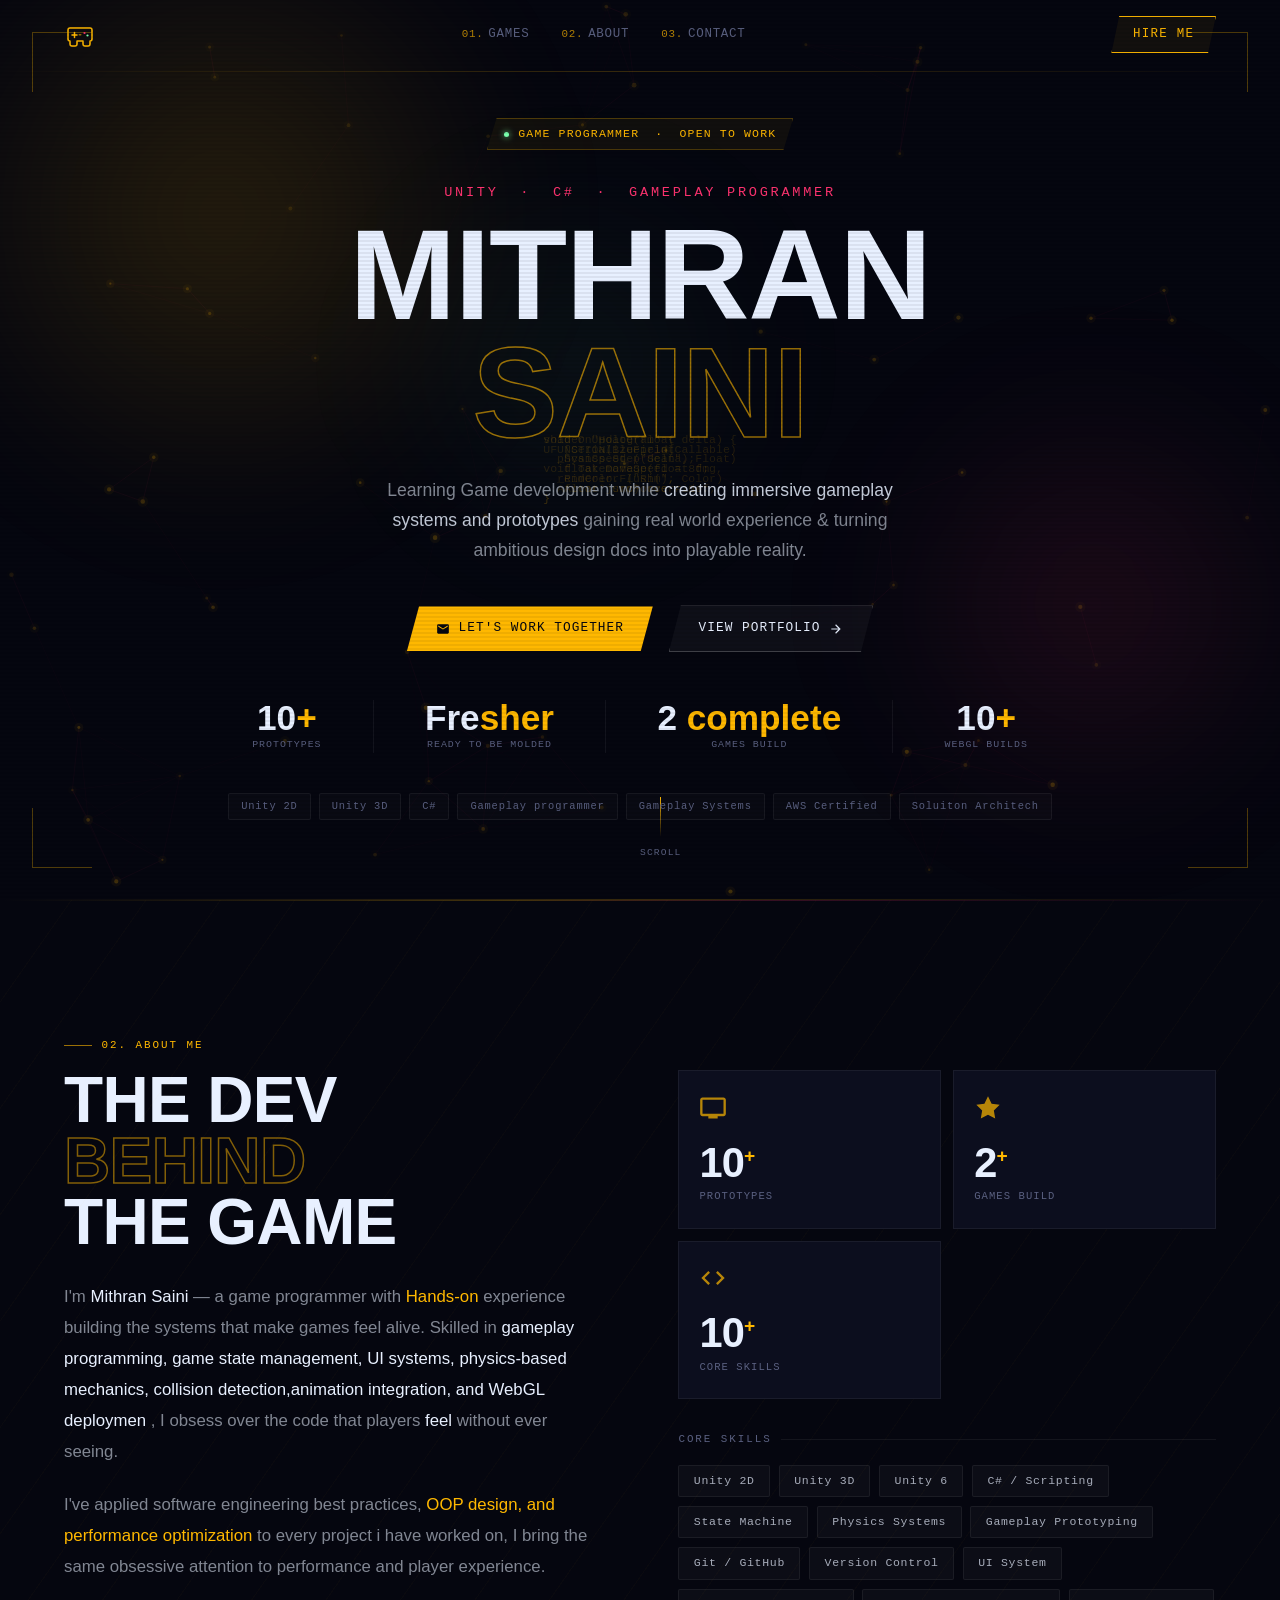
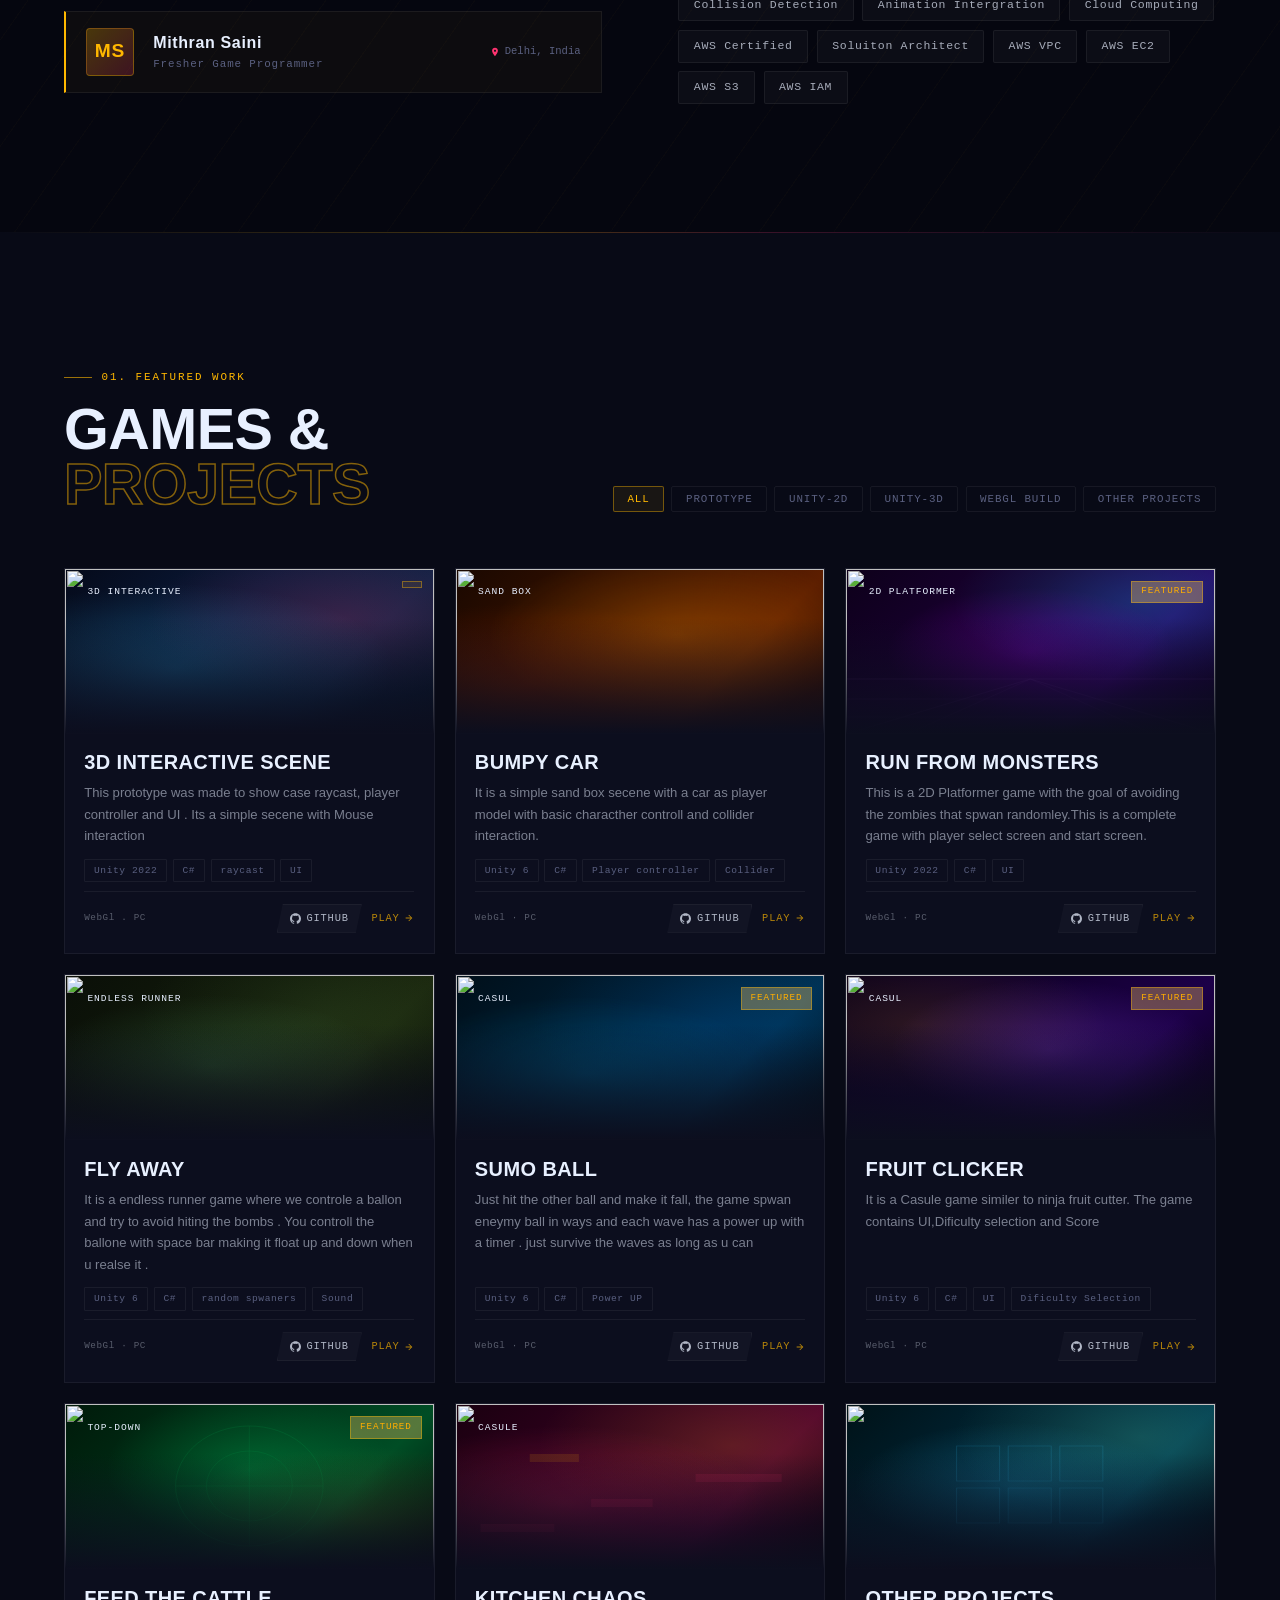
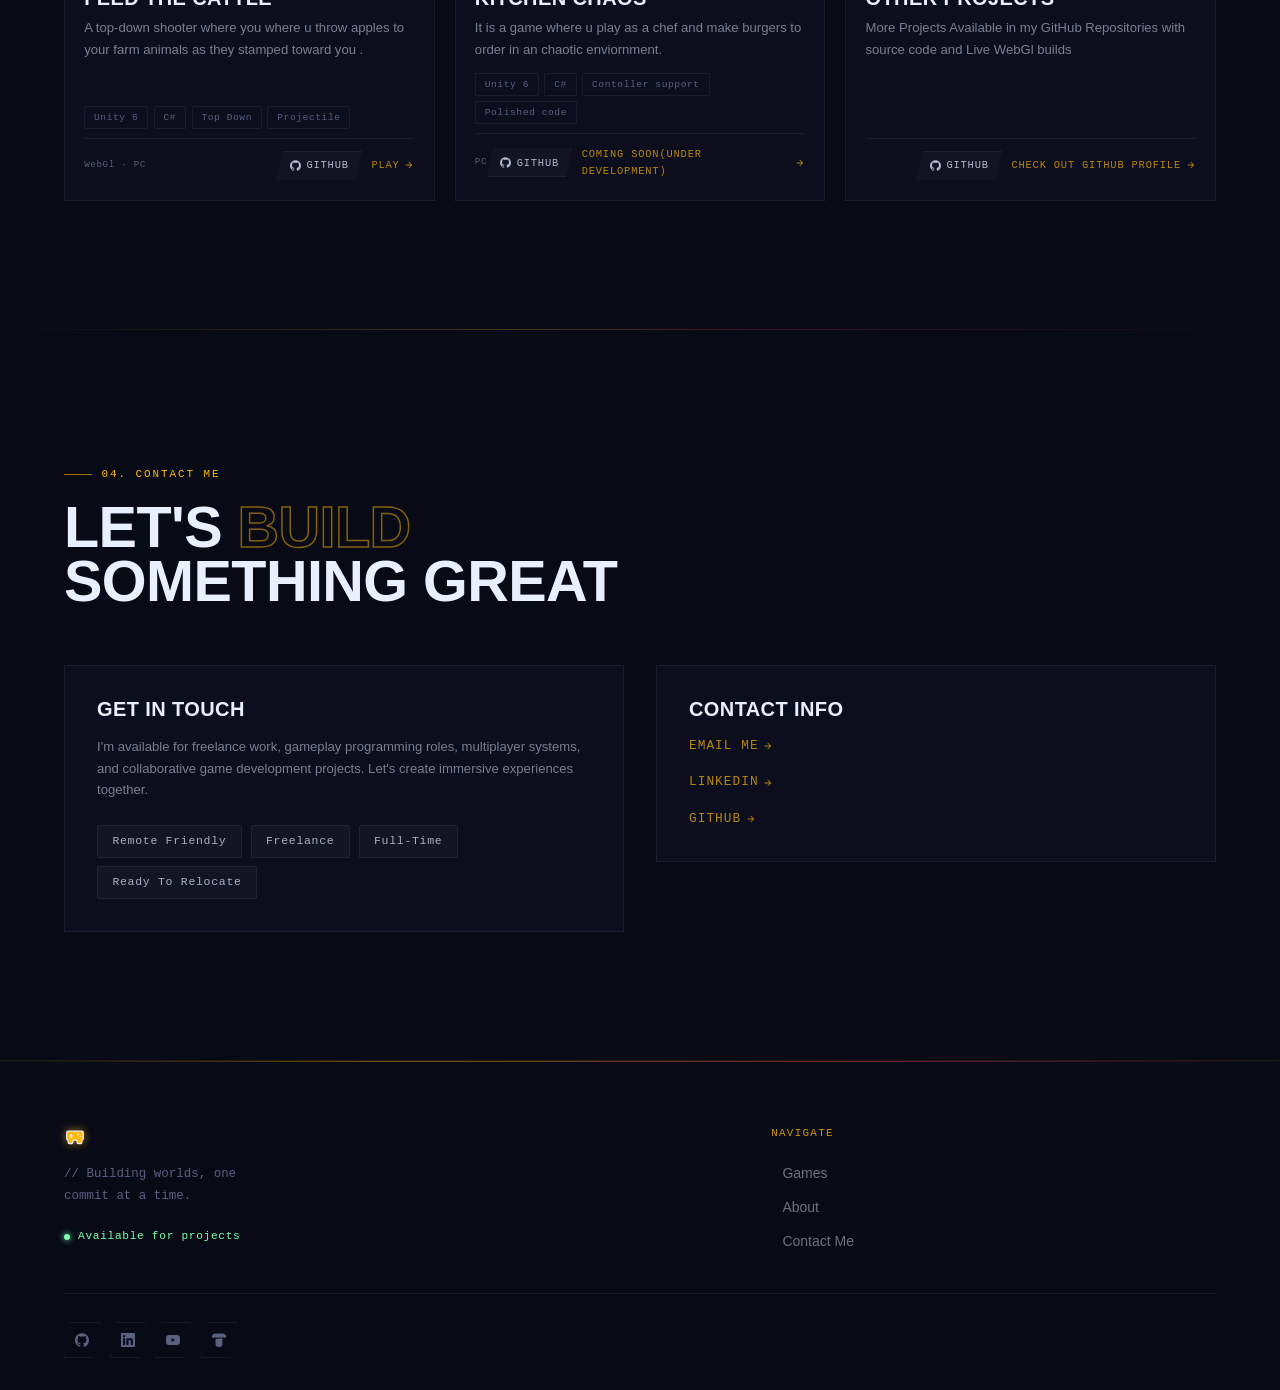
==== commit abe2d4eb: "minor fix" ====
--- a/index.html
+++ b/index.html
@@ -1,11 +1,10 @@
 <!doctype html>
-<!-- saved from url=(0036)file:///D:/Opera_Download/Index.html -->
 <html lang="en">
   <head>
     <meta http-equiv="Content-Type" content="text/html; charset=UTF-8" />
 
     <meta name="viewport" content="width=device-width, initial-scale=1.0" />
-    <title>index</title>
+    <title>Mithran Saini Portfolio</title>
     <link rel="preconnect" href="https://fonts.googleapis.com/" />
     <link rel="preconnect" href="https://fonts.gstatic.com/" crossorigin="" />
     <link
@@ -1787,54 +1786,54 @@
         class="nav-logo"
       >
         <span class="logo-icon">
-          <!-- Gamepad icon -->
+          <!-- Controller icon -->
           <svg
             viewBox="0 0 32 32"
             fill="none"
             xmlns="http://www.w3.org/2000/svg"
           >
-            <rect
-              x="4"
-              y="10"
-              width="24"
-              height="14"
-              rx="7"
-              fill="none"
+            <!-- Body with grips -->
+            <path
+              d="M6 9 Q4 9 4 11 L4 20 Q4 22 6 22 L6 25 Q6 27 8 27 L11 27 Q13 27 13 25 L13 22 L19 22 L19 25 Q19 27 21 27 L24 27 Q26 27 26 25 L26 22 Q28 22 28 20 L28 11 Q28 9 26 9 Z"
               stroke="#ffb800"
               stroke-width="1.5"
-            ></rect>
+              stroke-linejoin="round"
+            ></path>
+            <!-- D-pad horizontal -->
             <line
-              x1="10"
-              y1="17"
-              x2="14"
-              y2="17"
+              x1="8"
+              y1="16"
+              x2="13"
+              y2="16"
               stroke="#ffb800"
               stroke-width="1.5"
               stroke-linecap="round"
             ></line>
+            <!-- D-pad vertical -->
             <line
-              x1="12"
-              y1="15"
-              x2="12"
-              y2="19"
+              x1="10.5"
+              y1="13.5"
+              x2="10.5"
+              y2="18.5"
               stroke="#ffb800"
               stroke-width="1.5"
               stroke-linecap="round"
             ></line>
-            <circle cx="20" cy="15.5" r="1" fill="#ff3370"></circle>
-            <circle cx="22.5" cy="18" r="1" fill="#7affad"></circle>
+            <!-- Face buttons -->
+            <circle cx="20.5" cy="14" r="1.1" fill="#ff3370"></circle>
+            <circle cx="23.5" cy="16.5" r="1.1" fill="#7affad"></circle>
+            <!-- Center buttons -->
             <rect
               x="14.5"
-              y="13"
+              y="15"
               width="3"
               height="1.5"
               rx=".75"
               fill="#ffb800"
-              opacity=".5"
+              opacity=".55"
             ></rect>
           </svg>
         </span>
-        <span>Dev<span class="accent-text">Forge</span></span>
       </a>
 
       <ul class="nav-links">
@@ -3386,40 +3385,40 @@
             <svg
               class="logo-icon-sm"
               viewBox="0 0 32 32"
+              fill="none"
               xmlns="http://www.w3.org/2000/svg"
             >
-              <rect
-                x="4"
-                y="10"
-                width="24"
-                height="14"
-                rx="7"
-                fill="none"
+              <!-- Body with grips -->
+              <path
+                d="M6 9 Q4 9 4 11 L4 20 Q4 22 6 22 L6 25 Q6 27 8 27 L11 27 Q13 27 13 25 L13 22 L19 22 L19 25 Q19 27 21 27 L24 27 Q26 27 26 25 L26 22 Q28 22 28 20 L28 11 Q28 9 26 9 Z"
                 stroke="currentColor"
                 stroke-width="1.8"
-              ></rect>
+                stroke-linejoin="round"
+              ></path>
+              <!-- D-pad horizontal -->
               <line
-                x1="10"
-                y1="17"
-                x2="14"
-                y2="17"
+                x1="8"
+                y1="16"
+                x2="13"
+                y2="16"
                 stroke="currentColor"
                 stroke-width="1.8"
                 stroke-linecap="round"
               ></line>
+              <!-- D-pad vertical -->
               <line
-                x1="12"
-                y1="15"
-                x2="12"
-                y2="19"
+                x1="10.5"
+                y1="13.5"
+                x2="10.5"
+                y2="18.5"
                 stroke="currentColor"
                 stroke-width="1.8"
                 stroke-linecap="round"
               ></line>
-              <circle cx="20" cy="15.5" r="1.2" fill="currentColor"></circle>
-              <circle cx="22.5" cy="18" r="1.2" fill="currentColor"></circle>
+              <!-- Face buttons -->
+              <circle cx="20.5" cy="14" r="1.2" fill="currentColor"></circle>
+              <circle cx="23.5" cy="16.5" r="1.2" fill="currentColor"></circle>
             </svg>
-            Dev<span class="accent-text">Forge</span>
           </a>
           <p>// Building worlds, one<br />commit at a time.</p>
           <div class="status-badge">
@@ -3452,7 +3451,6 @@
       </div>
 
       <div class="footer-bottom">
-        <p>© 2026 <span>DevForge</span> — All rights reserved.</p>
         <div class="social-links">
           <!-- GitHub -->
           <a href="https://github.com/Mithran2003" aria-label="GitHub">
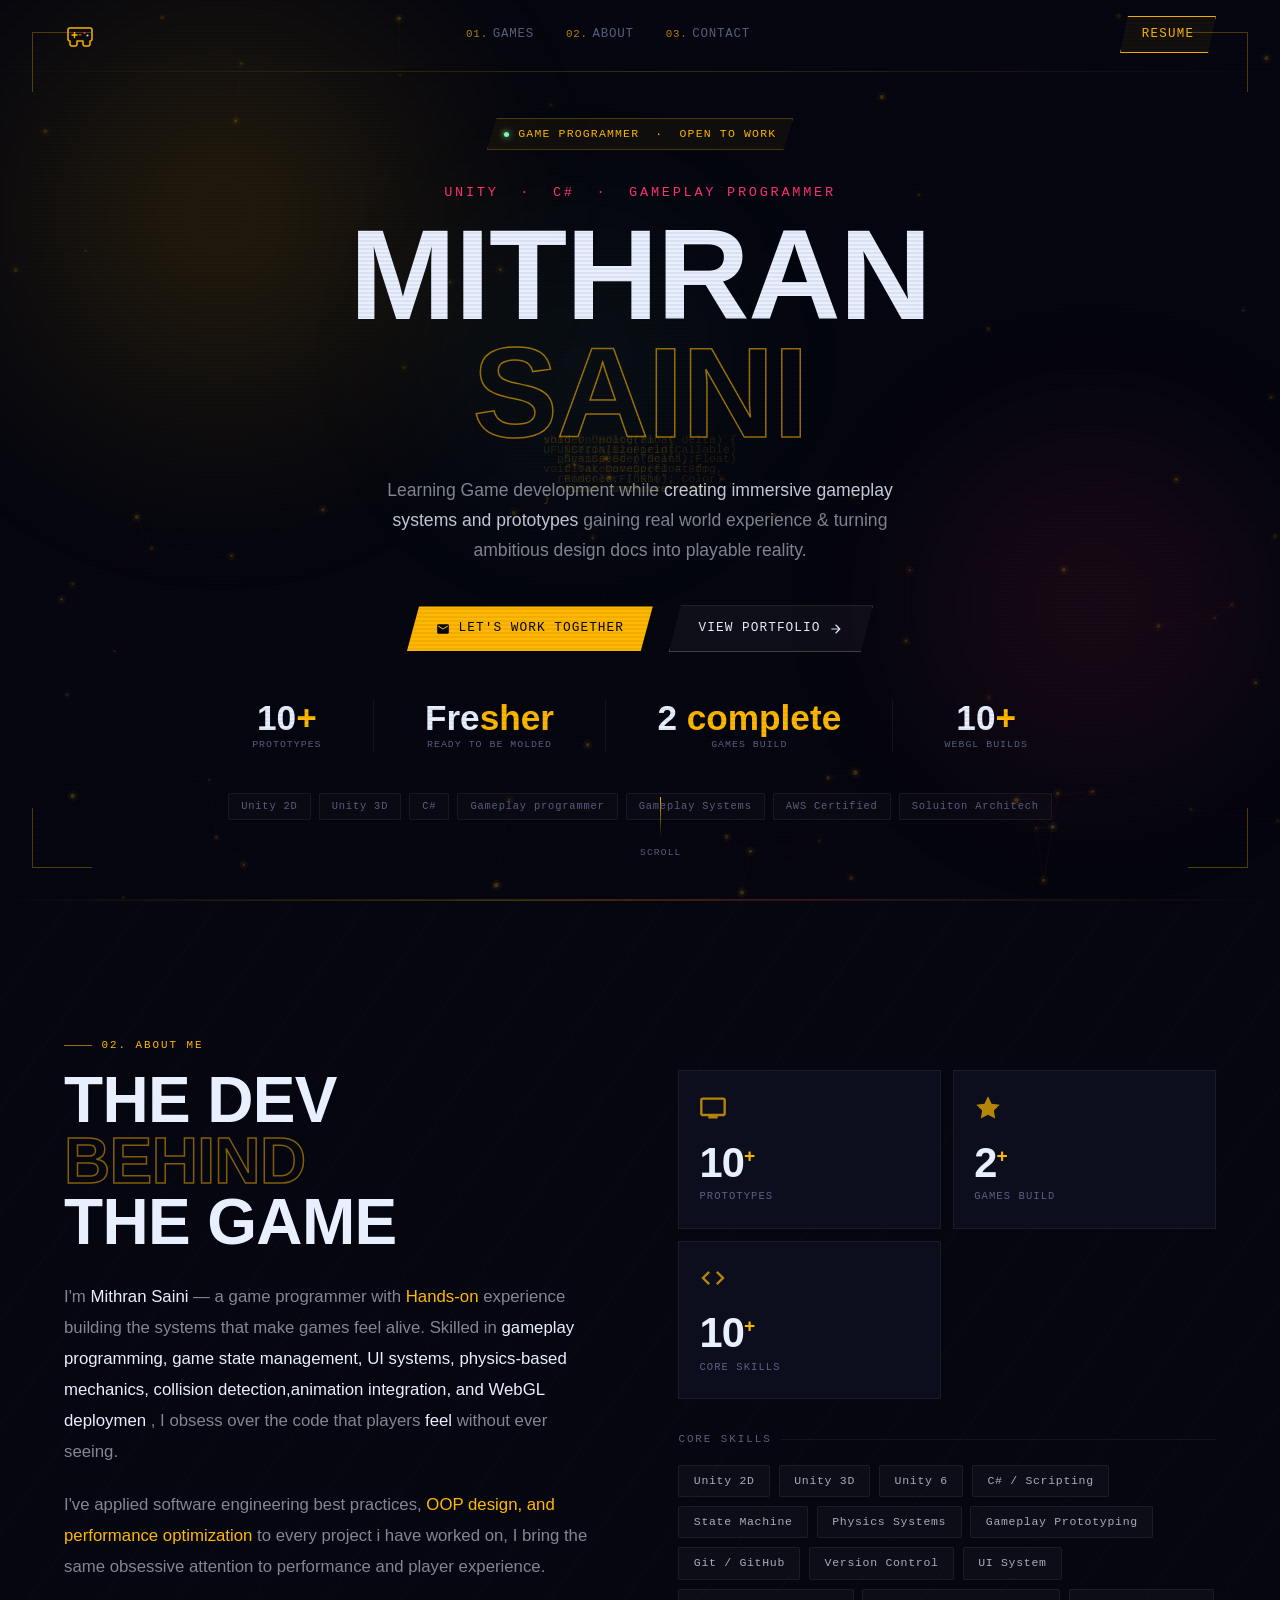
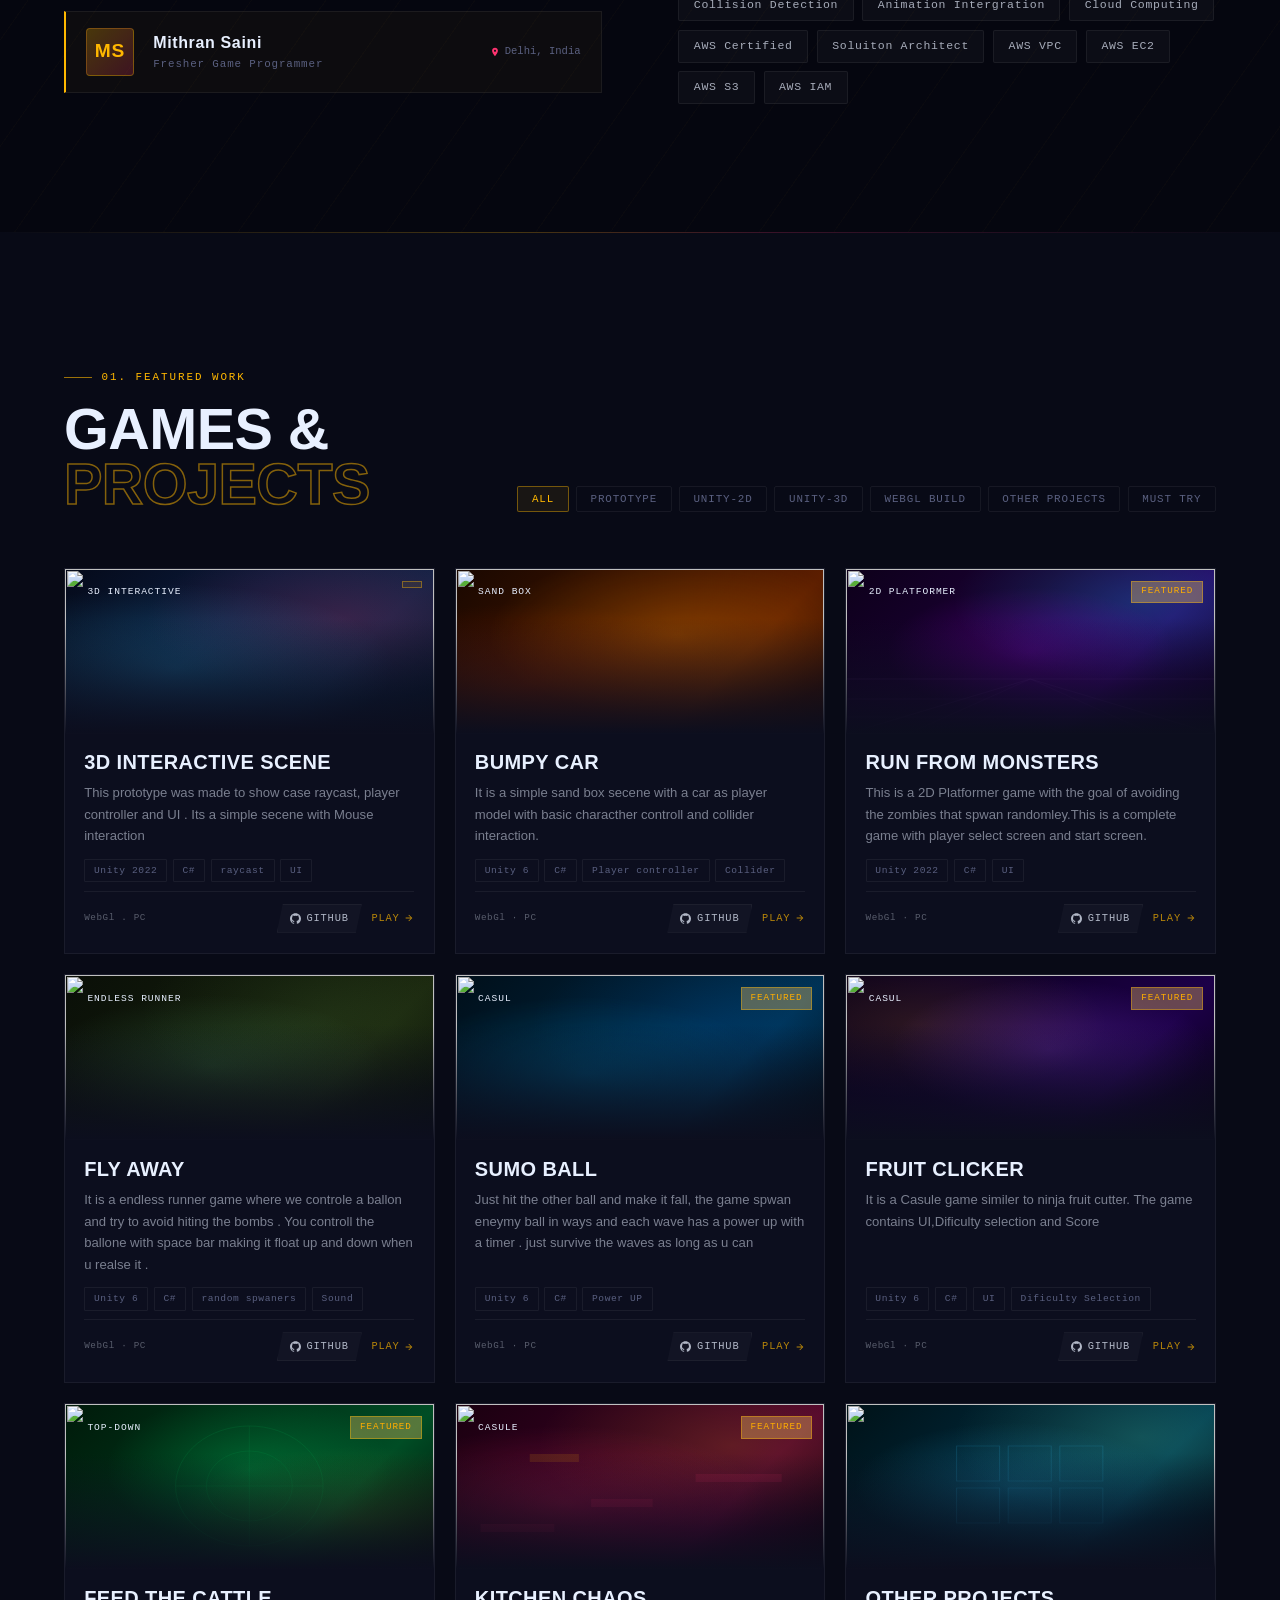
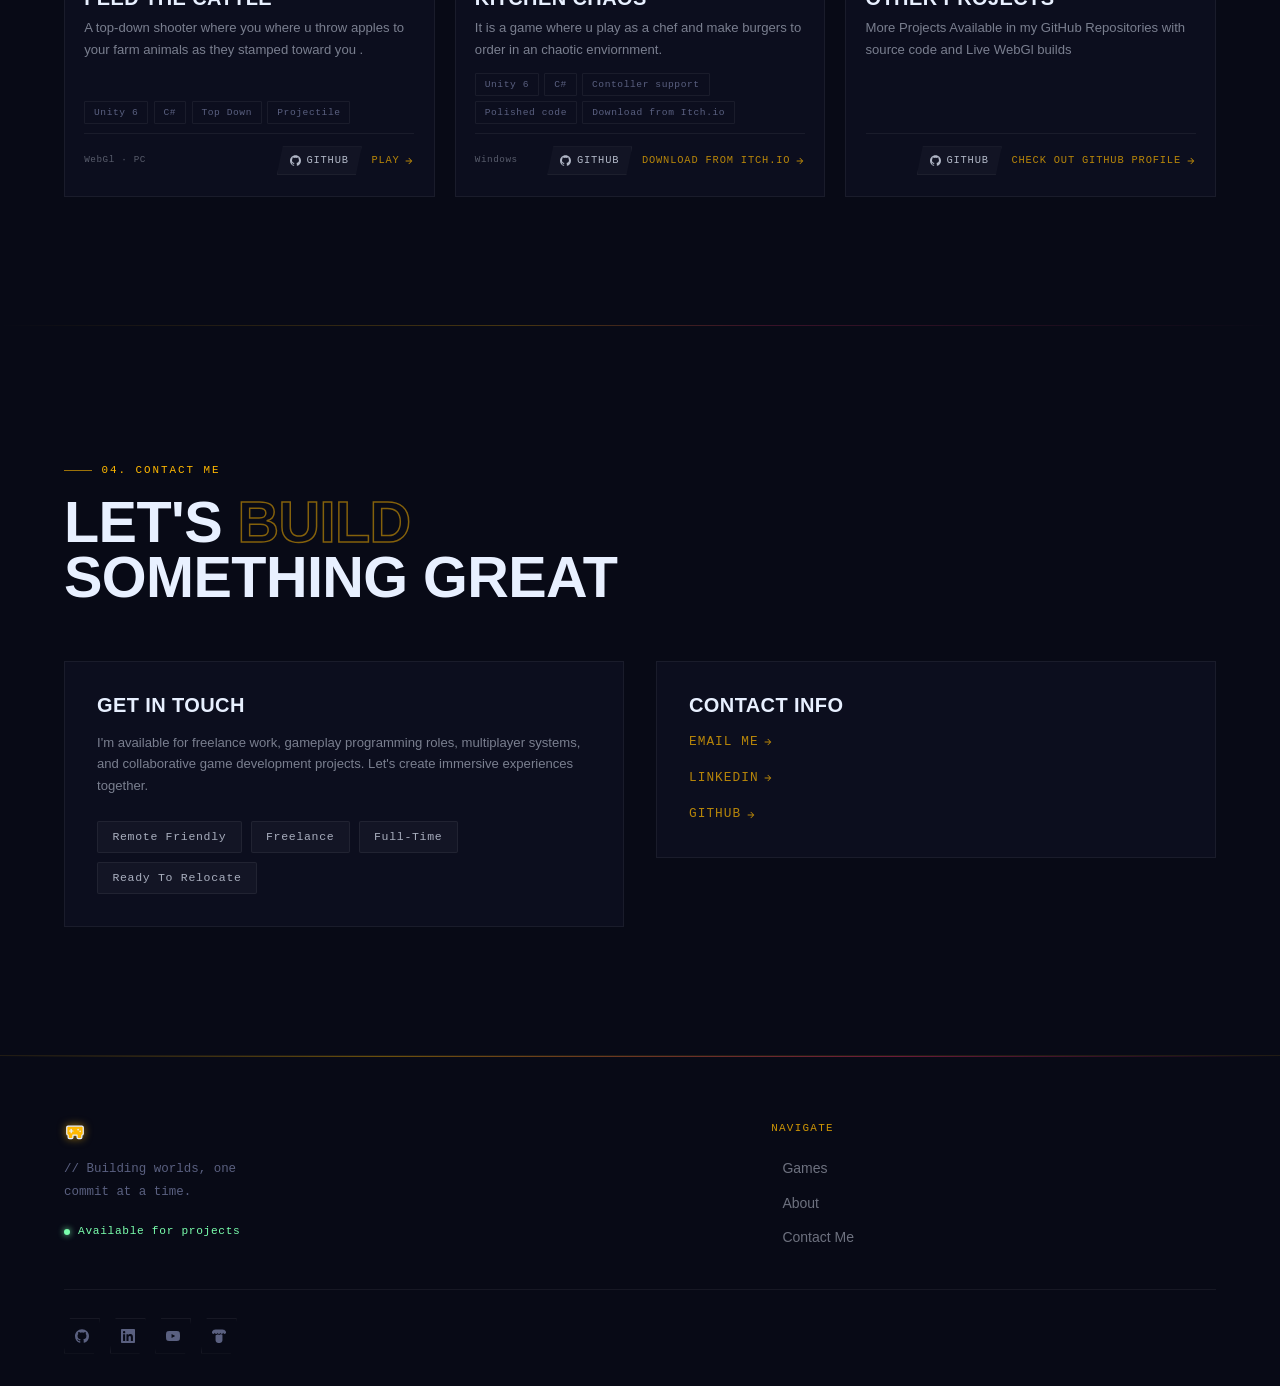
==== commit a365cd30: "minor changes completed kitchen chaos and added resume to the portfolio" ====
--- a/index.html
+++ b/index.html
@@ -1855,9 +1855,9 @@
       </ul>
 
       <a
-        href="https://mithran2003.github.io/portfolio-website/#contact"
+        href="https://drive.google.com/file/d/19qwsfmIC0GnmhWUXR-xTJAAQj6883O4A/view?usp=sharing"
         class="nav-cta"
-        >Hire Me</a
+        >Resume</a
       >
 
       <button class="hamburger" id="hamburger" aria-label="Toggle menu">
@@ -1883,9 +1883,9 @@
         >Contact</a
       >
       <a
-        href="https://mithran2003.github.io/portfolio-website/#contact"
+        href="https://drive.google.com/file/d/19qwsfmIC0GnmhWUXR-xTJAAQj6883O4A/view?usp=sharing"
         onclick="closeMobile()"
-        >Hire Me</a
+        >Resume</a
       >
     </div>
 
@@ -2151,6 +2151,7 @@
             <button class="filter-btn" data-filter="others">
               Other Projects
             </button>
+            <button class="filter-btn" data-filter="Polished">Must Try</button>
           </div>
         </div>
 
@@ -2850,7 +2851,7 @@
           <!-- Card 7: Top-Down Shooter -->
           <div
             class="project-card js-reveal in-view"
-            data-tags="unity3D,prototype,WebGl"
+            data-tags="unity3D,WebBuild"
             style=""
           >
             <div class="card-art">
@@ -3002,7 +3003,7 @@
           <!-- Card 8: kitchen chaos -->
           <div
             class="project-card js-reveal in-view"
-            data-tags="unity3D"
+            data-tags="unity3D,Polished"
             style=""
           >
             <div class="card-art">
@@ -3083,9 +3084,19 @@
                   z-index: 2;
                 "
               />
+              <span
+                class="card-featured"
+                style="
+                  z-index: 3;
+                  background: rgba(242, 198, 103, 0.354);
+                  color: #ffae00;
+                "
+                >FEATURED
+              </span>
               <div class="card-art-overlay" style="z-index: 2"></div>
               <span class="card-genre-badge" style="z-index: 3">Casule</span>
             </div>
+
             <div class="card-body">
               <div class="card-title">kitchen Chaos</div>
               <p class="card-desc">
@@ -3097,10 +3108,11 @@
                 <span class="card-tag">C#</span>
                 <span class="card-tag">Contoller support</span>
                 <span class="card-tag">Polished code</span>
+                <span class="card-tag">Download from Itch.io</span>
               </div>
               <div class="card-footer">
                 <div class="card-platforms">
-                  <span class="platform-chip">PC</span>
+                  <span class="platform-chip">Windows</span>
                 </div>
                 <div class="card-footer-actions">
                   <a
@@ -3117,9 +3129,9 @@
                     GitHub
                   </a>
                   <a
-                    href="https://mithran2003.github.io/portfolio-website/#"
+                    href="https://mithransaini.itch.io/kitchen-chaos"
                     class="card-link"
-                    >Coming Soon(under development)
+                    >Download From Itch.io
                     <svg viewBox="0 0 24 24">
                       <path
                         d="M12 4l-1.41 1.41L16.17 11H4v2h12.17l-5.58 5.59L12 20l8-8z"
@@ -3483,10 +3495,7 @@
             </svg>
           </a>
           <!-- itch.io -->
-          <a
-            href="https://mithran2003.github.io/portfolio-website/#"
-            aria-label="itch.io"
-          >
+          <a href="https://mithransaini.itch.io/" aria-label="itch.io">
             <svg viewBox="0 0 24 24">
               <path
                 d="M3.13 1.338C2.08 1.96.02 4.328 0 4.95v1.03c0 1.303 1.22 2.45 2.325 2.45 1.33 0 2.436-1.102 2.436-2.41 0 1.308 1.07 2.41 2.4 2.41 1.328 0 2.362-1.102 2.362-2.41 0 1.308 1.106 2.41 2.434 2.41h.024c1.327 0 2.434-1.102 2.434-2.41 0 1.308 1.033 2.41 2.362 2.41 1.33 0 2.4-1.102 2.4-2.41 0 1.308 1.106 2.41 2.436 2.41C22.78 8.43 24 7.283 24 5.98V4.95c-.02-.622-2.08-2.99-3.13-3.612C19.745.8 4.255.8 3.13 1.338zm5.55 8.61c-.12 0-.24.006-.36.017-.83.07-1.553.43-2.104.965L6.1 10.85c-.006.085-.01.17-.01.256v8.16C6.09 21.696 8.427 24 11.1 24h1.8c2.674 0 5.01-2.304 5.01-4.734v-8.16c0-.087-.003-.17-.01-.256l-.115-.92c-.55-.534-1.274-.894-2.103-.965a5.048 5.048 0 0 0-.36-.018c-1.165 0-2.19.53-2.87 1.35a3.8 3.8 0 0 0-.452-.366 3.687 3.687 0 0 0-2.018-.6c-.43 0-.843.08-1.223.22z"
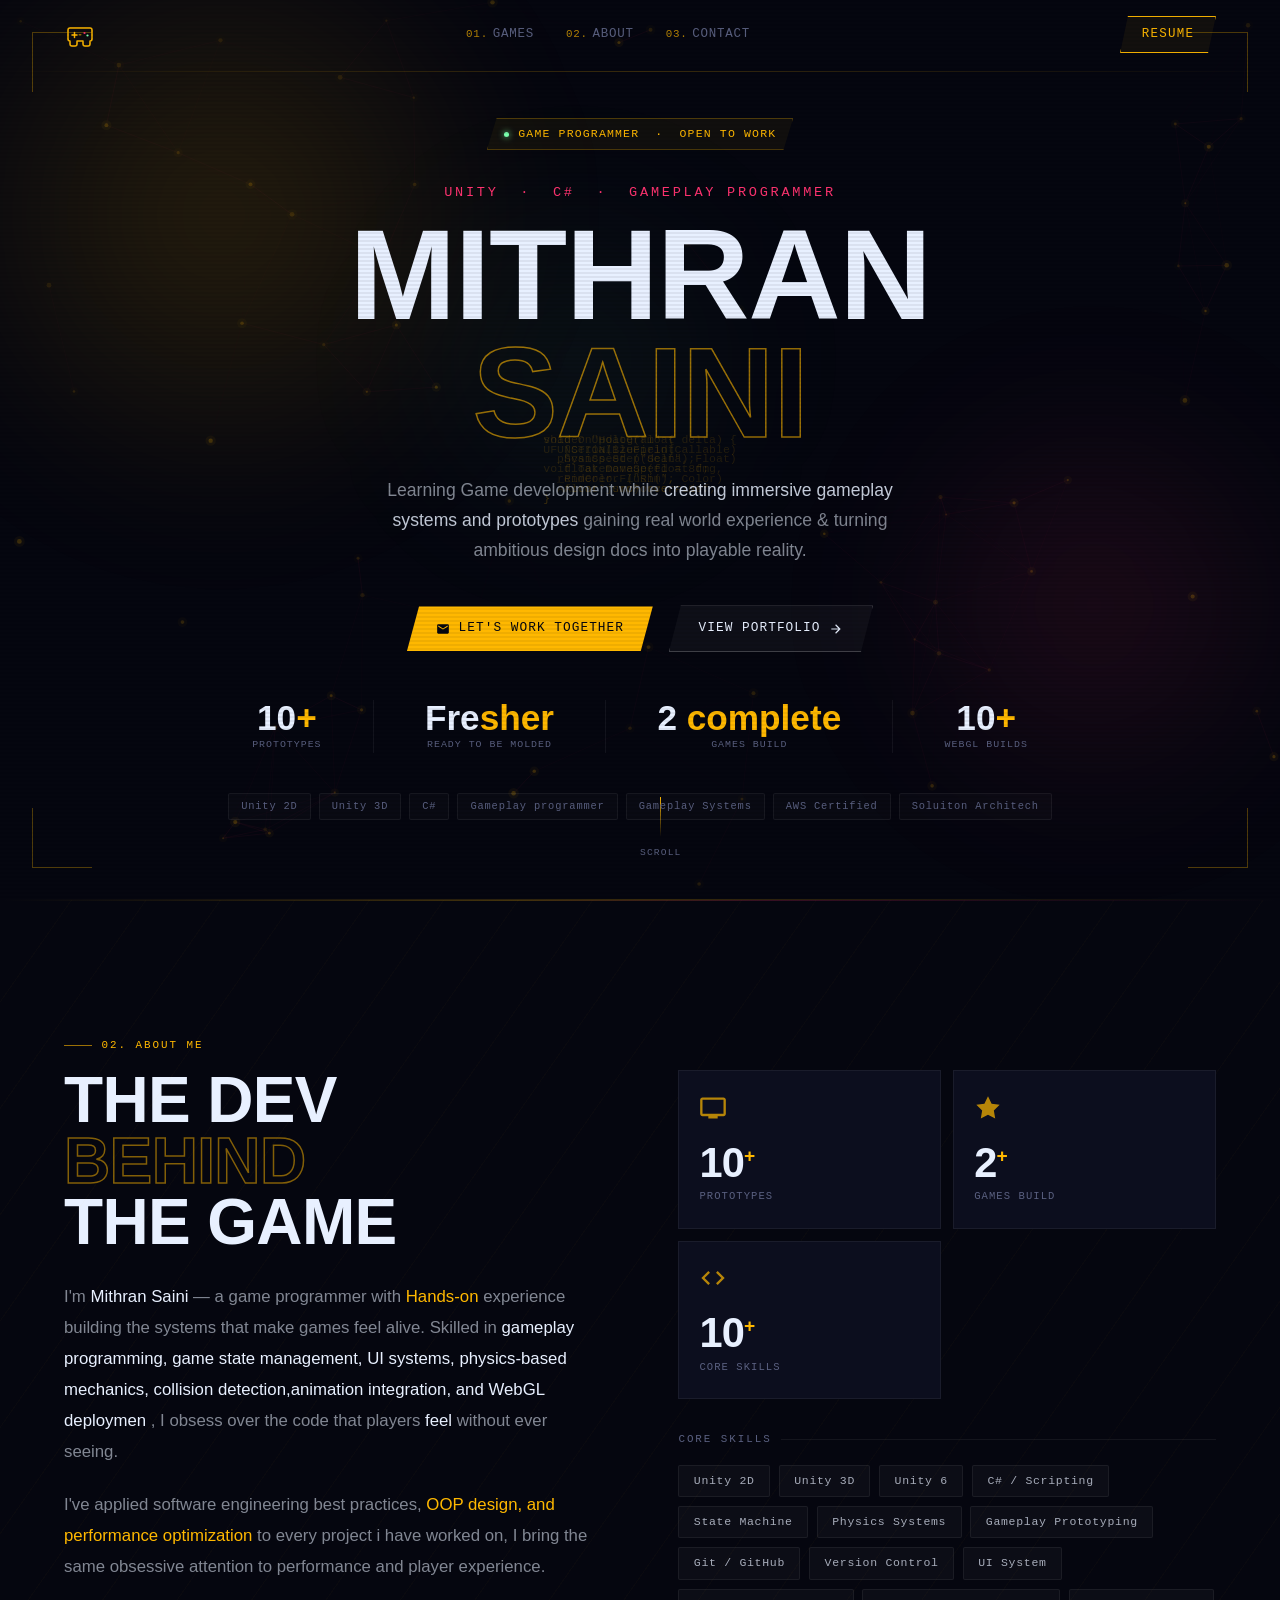
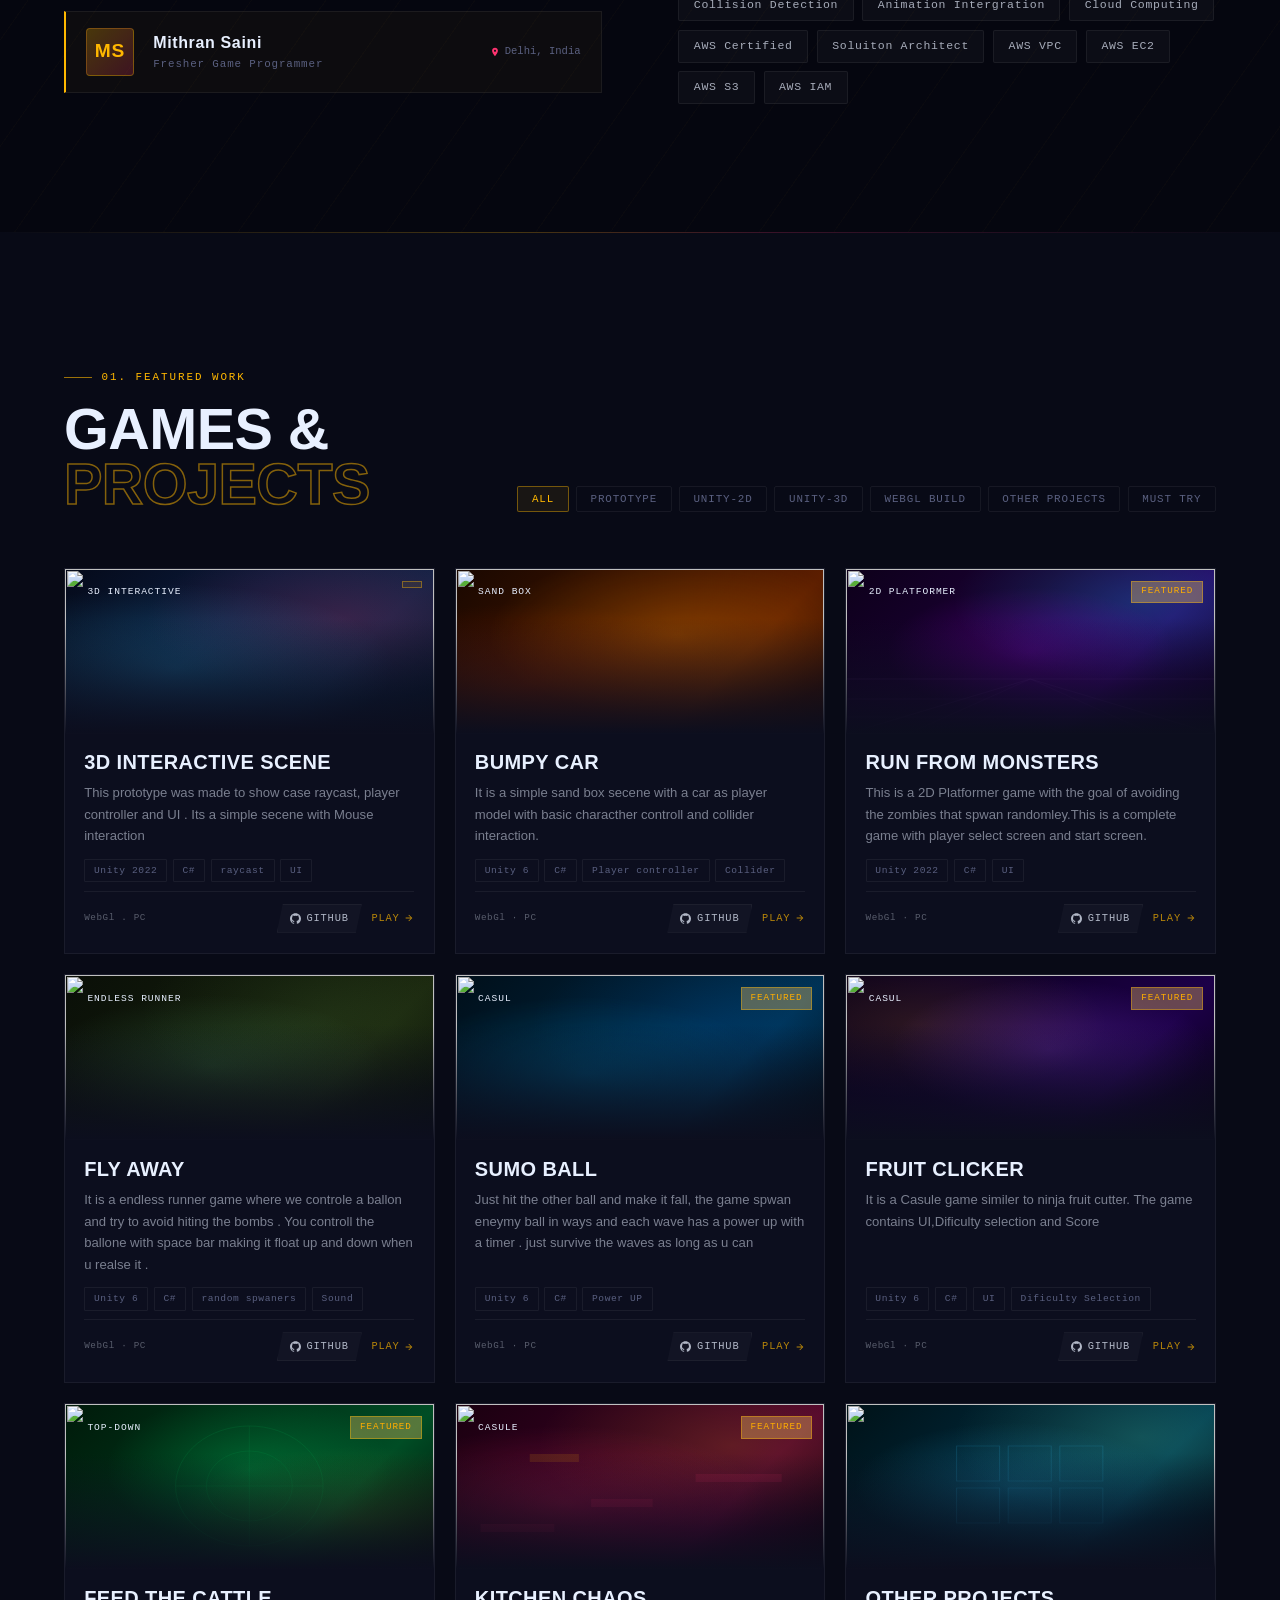
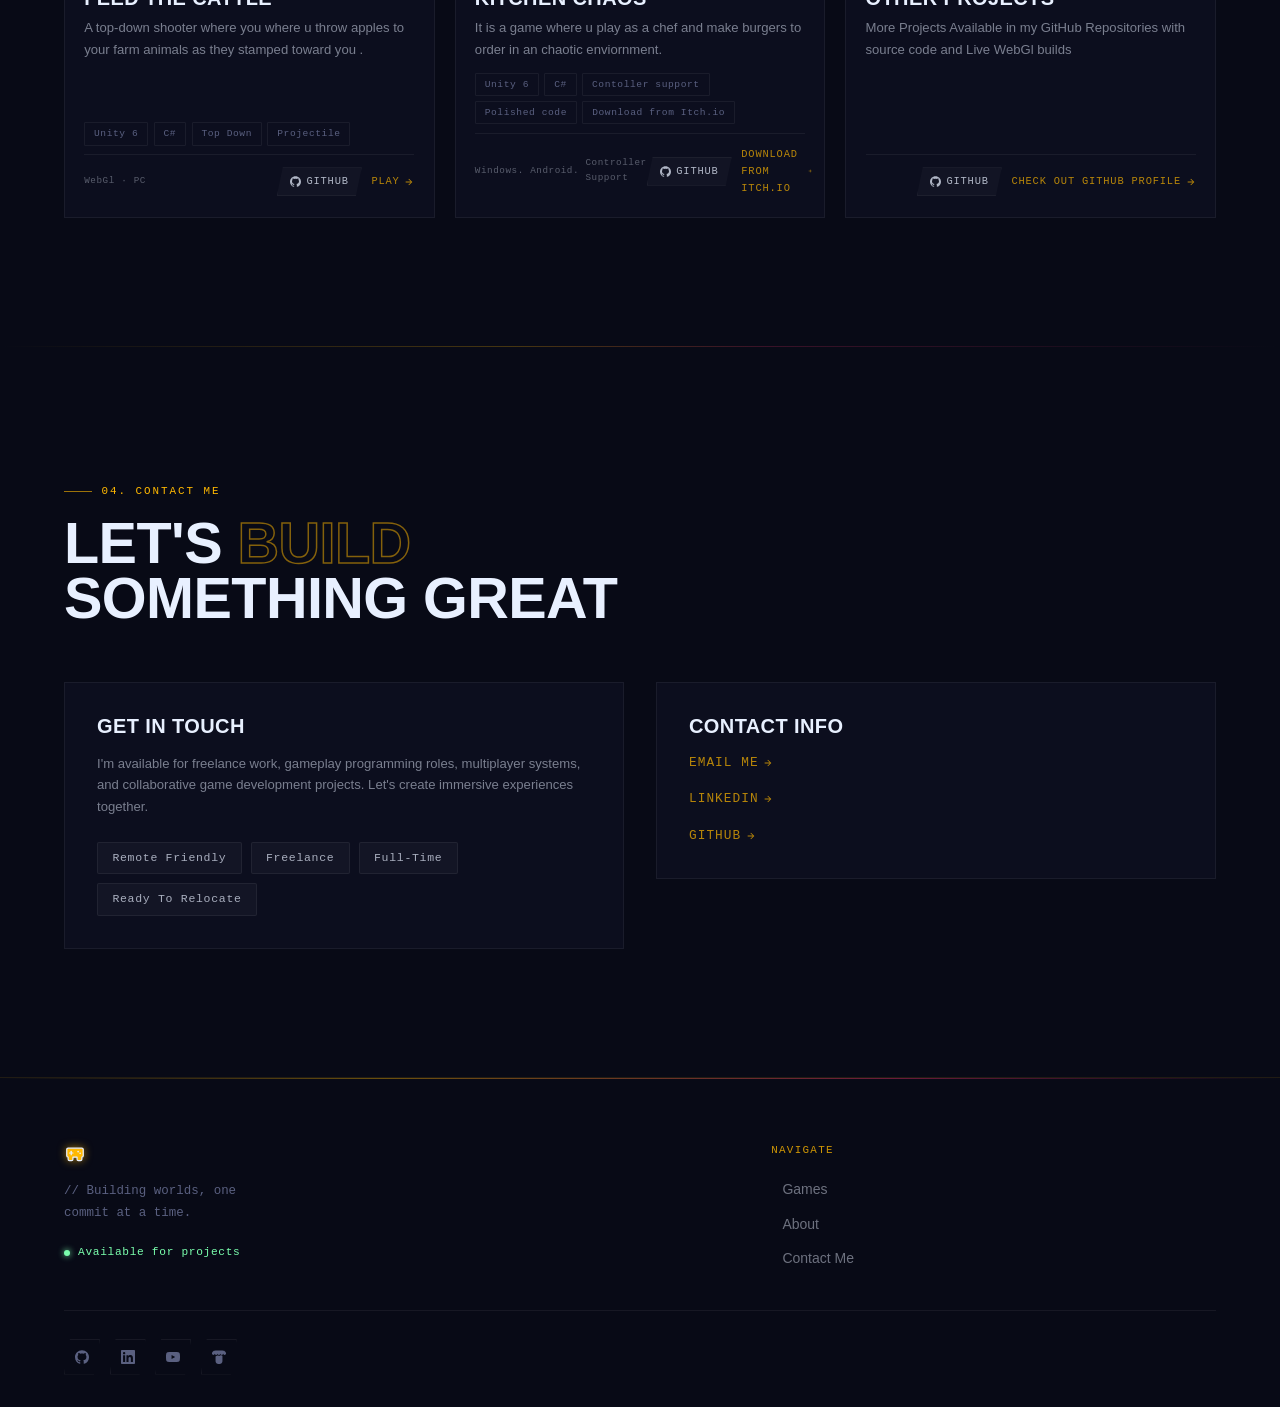
==== commit e8e86471: "Update index.html" ====
--- a/index.html
+++ b/index.html
@@ -3112,7 +3112,9 @@
               </div>
               <div class="card-footer">
                 <div class="card-platforms">
-                  <span class="platform-chip">Windows</span>
+                  <span class="platform-chip">Windows.</span>
+                  <span class="platform-chip"> Android.</span>
+                  <span class="platform-chip"> Controller Support</span>
                 </div>
                 <div class="card-footer-actions">
                   <a
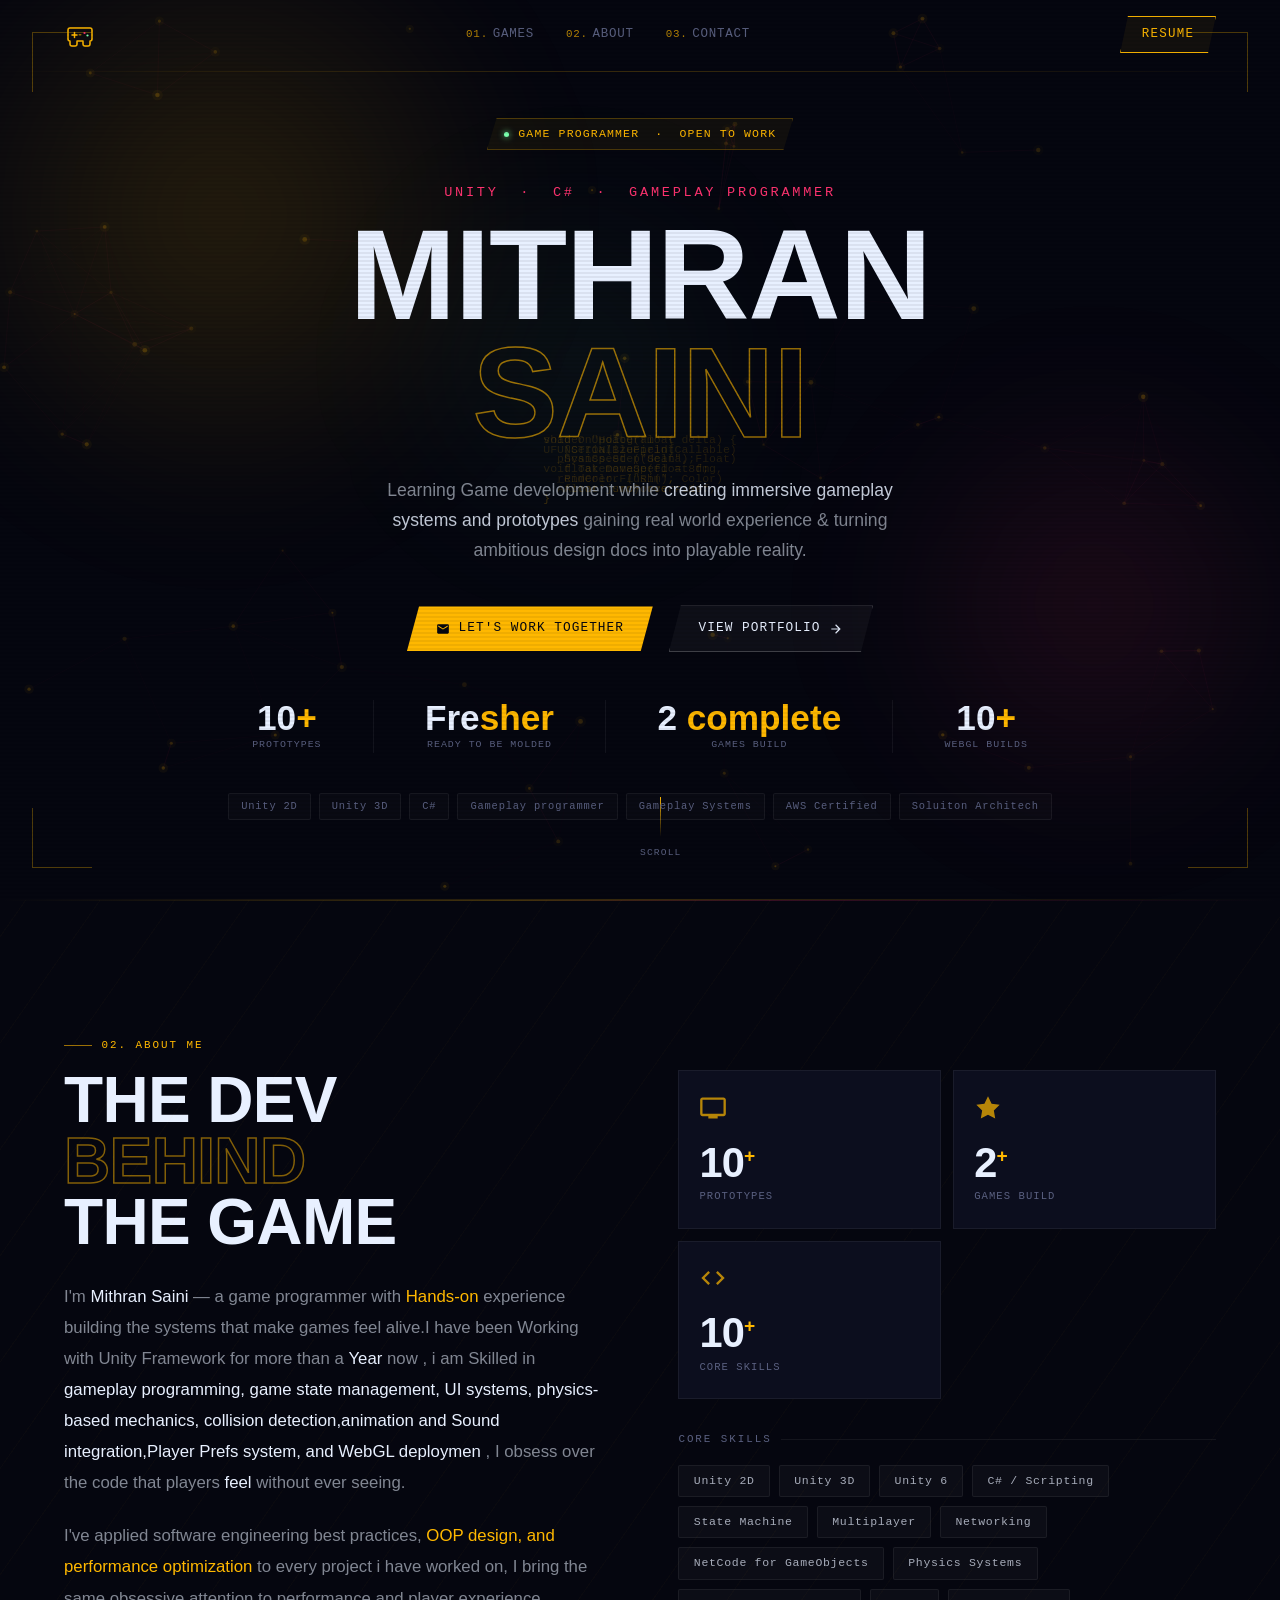
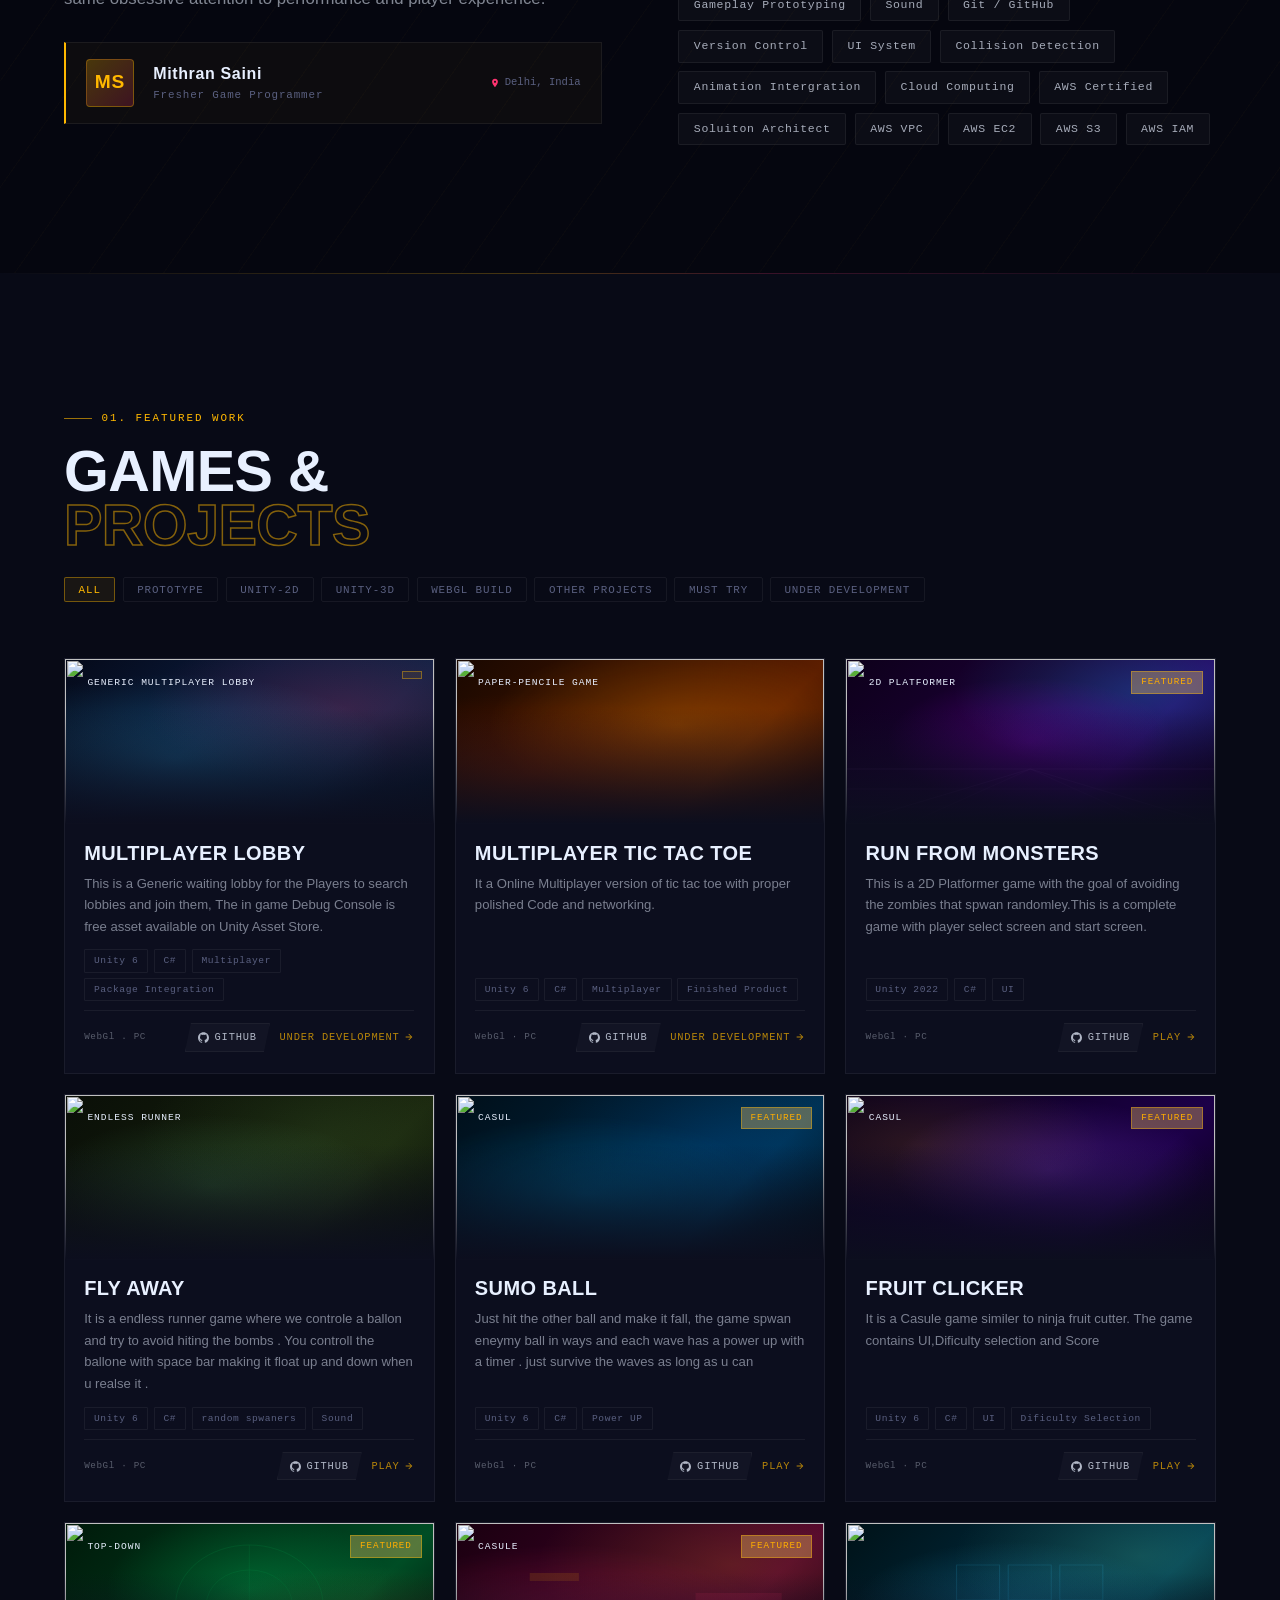
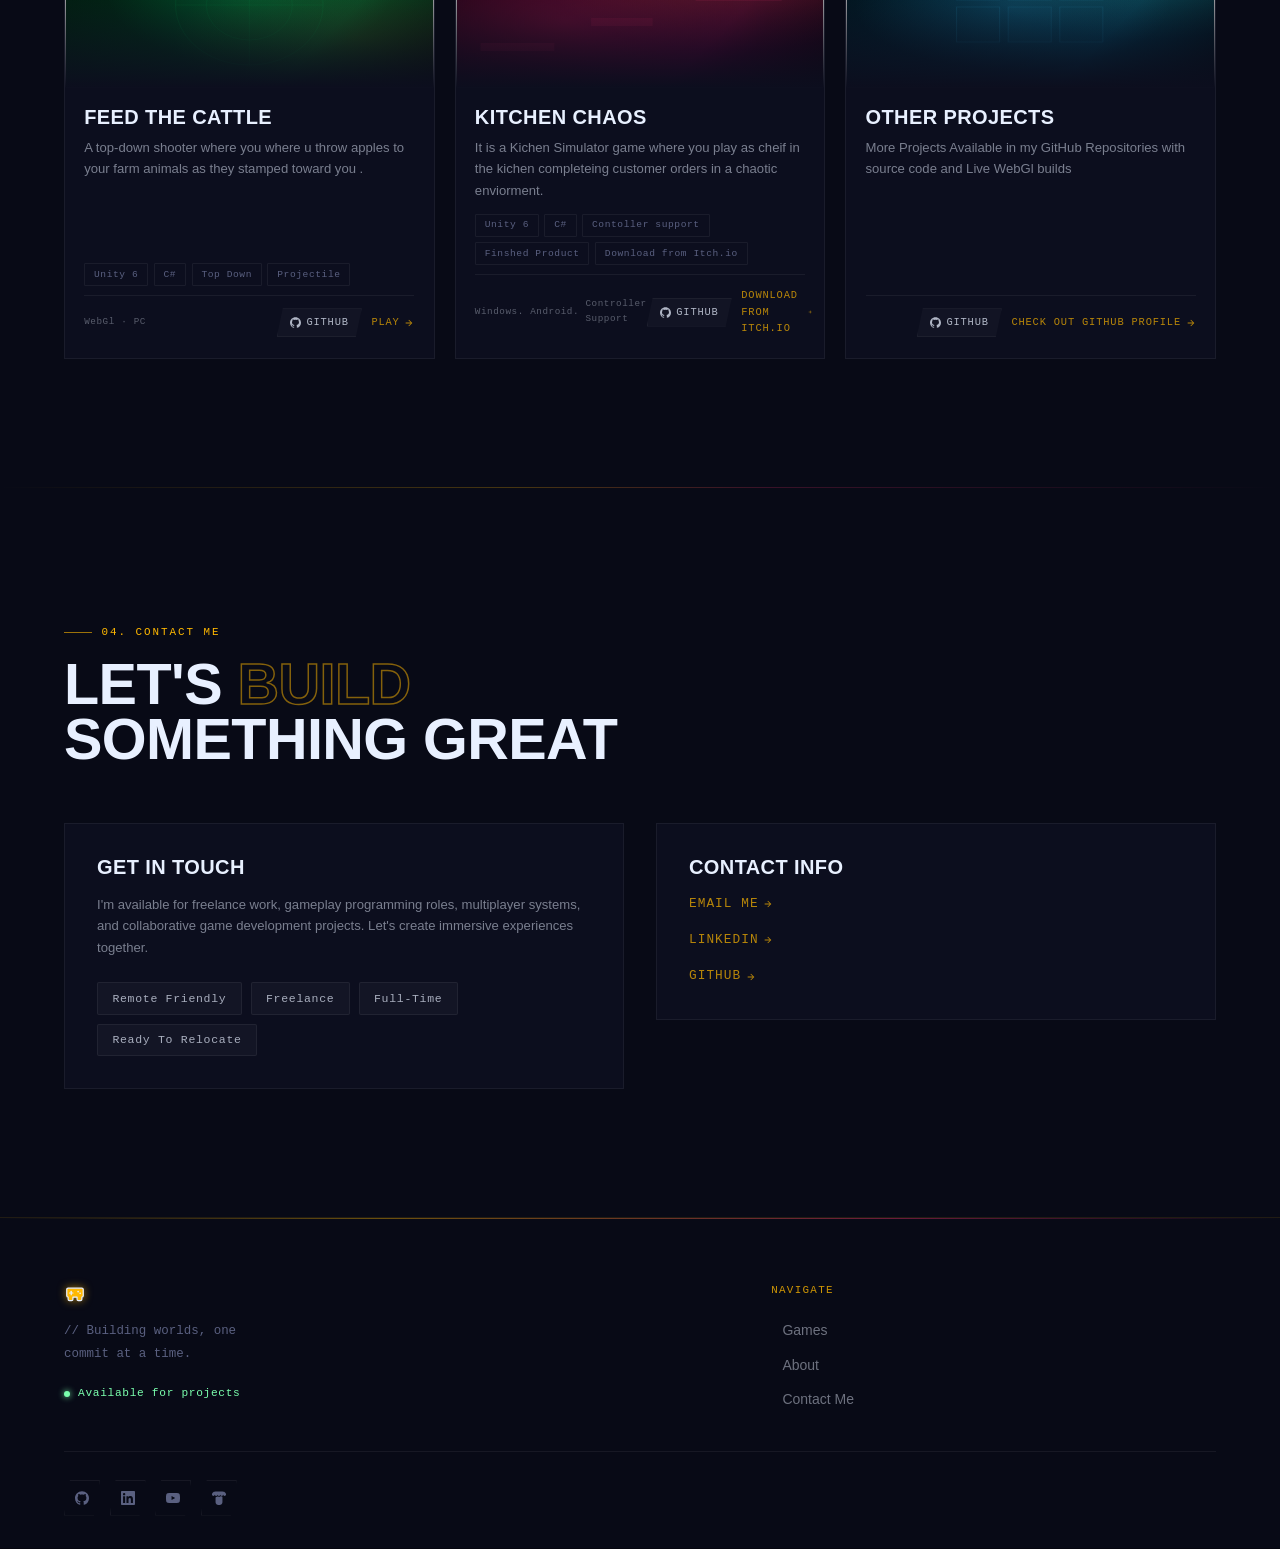
==== commit 0c9641a0: "updated the website" ====
--- a/index.html
+++ b/index.html
@@ -1855,7 +1855,7 @@
       </ul>
 
       <a
-        href="https://drive.google.com/file/d/19qwsfmIC0GnmhWUXR-xTJAAQj6883O4A/view?usp=sharing"
+        href="https://drive.google.com/file/d/16AL05rA9HAxyDnFueMyZM60YuRXl3u1a/view?usp=sharing"
         class="nav-cta"
         >Resume</a
       >
@@ -1883,7 +1883,7 @@
         >Contact</a
       >
       <a
-        href="https://drive.google.com/file/d/19qwsfmIC0GnmhWUXR-xTJAAQj6883O4A/view?usp=sharing"
+        href="https://drive.google.com/file/d/16AL05rA9HAxyDnFueMyZM60YuRXl3u1a/view?usp=drive_link"
         onclick="closeMobile()"
         >Resume</a
       >
@@ -2031,10 +2031,11 @@
             <p class="about-bio js-reveal">
               I'm <em>Mithran Saini</em> — a game programmer with
               <strong>Hands-on</strong> experience building the systems that
-              make games feel alive. Skilled in<em>
+              make games feel alive.I have been Working with Unity Framework for
+              more than a <em>Year</em> now , i am Skilled in<em>
                 gameplay programming, game state management, UI systems,
-                physics-based mechanics, collision detection,animation
-                integration, and WebGL deploymen
+                physics-based mechanics, collision detection,animation and Sound
+                integration,Player Prefs system, and WebGL deploymen
               </em>
               , I obsess over the code that players <em>feel</em> without ever
               seeing.
@@ -2108,8 +2109,12 @@
               <span class="skill-pill">Unity 6</span>
               <span class="skill-pill">C# / Scripting</span>
               <span class="skill-pill">State Machine</span>
+              <span class="skill-pill">Multiplayer</span>
+              <span class="skill-pill">Networking</span>
+              <span class="skill-pill">NetCode for GameObjects</span>
               <span class="skill-pill">Physics Systems</span>
               <span class="skill-pill">Gameplay Prototyping</span>
+              <span class="skill-pill">Sound</span>
               <span class="skill-pill">Git / GitHub</span>
               <span class="skill-pill">Version Control</span>
               <span class="skill-pill">UI System</span>
@@ -2152,14 +2157,17 @@
               Other Projects
             </button>
             <button class="filter-btn" data-filter="Polished">Must Try</button>
+            <button class="filter-btn" data-filter="Incomplete">
+              Under Development
+            </button>
           </div>
         </div>
 
         <div class="projects-grid" id="projectsGrid">
-          <!-- Card 1: 3D Interactive Scene -->
+          <!-- Card 1:Multiplayer waiting Lobby -->
           <div
             class="project-card js-reveal in-view"
-            data-tags="unity3D,prototype,WebGl"
+            data-tags="Incomplete,Polished"
             style=""
           >
             <div class="card-art">
@@ -2207,21 +2215,22 @@
               />
               <div class="card-art-overlay" style="z-index: 2"></div>
               <span class="card-genre-badge" style="z-index: 3"
-                >3D Interactive</span
-              >
+                >Generic Multiplayer Lobby
+              </span>
               <span class="card-featured" style="z-index: 3"></span>
             </div>
             <div class="card-body">
-              <div class="card-title">3D Interactive Scene</div>
+              <div class="card-title">Multiplayer Lobby</div>
               <p class="card-desc">
-                This prototype was made to show case raycast, player controller
-                and UI . Its a simple secene with Mouse interaction
+                This is a Generic waiting lobby for the Players to search
+                lobbies and join them, The in game Debug Console is free asset
+                available on Unity Asset Store.
               </p>
               <div class="card-tags">
-                <span class="card-tag">Unity 2022</span>
+                <span class="card-tag">Unity 6</span>
                 <span class="card-tag">C#</span>
-                <span class="card-tag">raycast</span>
-                <span class="card-tag">UI</span>
+                <span class="card-tag">Multiplayer</span>
+                <span class="card-tag">Package Integration</span>
               </div>
               <div class="card-footer">
                 <div class="card-platforms">
@@ -2231,7 +2240,7 @@
                 </div>
                 <div class="card-footer-actions">
                   <a
-                    href="https://github.com/Mithran2003/My-project-1-"
+                    href="https://github.com/Mithran2003/Multiplayer-Lobby"
                     target="_blank"
                     rel="noopener"
                     class="card-github"
@@ -2243,10 +2252,8 @@
                     </svg>
                     GitHub
                   </a>
-                  <a
-                    href="https://mithran2003.github.io/3D-interactive-Scene-live/"
-                    class="card-link"
-                    >Play
+                  <a href="#" class="card-link"
+                    >Under Development
                     <svg viewBox="0 0 24 24">
                       <path
                         d="M12 4l-1.41 1.41L16.17 11H4v2h12.17l-5.58 5.59L12 20l8-8z"
@@ -2260,7 +2267,7 @@
           <!-- Card 2: bumpy Car -->
           <div
             class="project-card js-reveal in-view"
-            data-tags="unity3D,prototype,WebGl"
+            data-tags="unity2D,Polished,WebGl,Incomplete"
             style=""
           >
             <div class="card-art">
@@ -2307,19 +2314,21 @@
                 "
               />
               <div class="card-art-overlay" style="z-index: 2"></div>
-              <span class="card-genre-badge" style="z-index: 3">Sand box</span>
+              <span class="card-genre-badge" style="z-index: 3"
+                >paper-pencile Game</span
+              >
             </div>
             <div class="card-body">
-              <div class="card-title">bumpy Car</div>
+              <div class="card-title">Multiplayer Tic Tac Toe</div>
               <p class="card-desc">
-                It is a simple sand box secene with a car as player model with
-                basic characther controll and collider interaction.
+                It a Online Multiplayer version of tic tac toe with proper
+                polished Code and networking.
               </p>
               <div class="card-tags">
                 <span class="card-tag">Unity 6</span>
                 <span class="card-tag">C#</span>
-                <span class="card-tag">Player controller</span>
-                <span class="card-tag">Collider</span>
+                <span class="card-tag">Multiplayer</span>
+                <span class="card-tag">Finished Product</span>
               </div>
               <div class="card-footer">
                 <div class="card-platforms">
@@ -2329,7 +2338,7 @@
                 </div>
                 <div class="card-footer-actions">
                   <a
-                    href="https://github.com/Mithran2003/Prototype-1"
+                    href="https://github.com/Mithran2003/Tic-Tac-Toe-Multiplayer"
                     target="_blank"
                     rel="noopener"
                     class="card-github"
@@ -2341,10 +2350,8 @@
                     </svg>
                     GitHub
                   </a>
-                  <a
-                    href="https://mithran2003.github.io/Prototype-1/"
-                    class="card-link"
-                    >Play
+                  <a href="#" class="card-link"
+                    >Under Development
                     <svg viewBox="0 0 24 24">
                       <path
                         d="M12 4l-1.41 1.41L16.17 11H4v2h12.17l-5.58 5.59L12 20l8-8z"
@@ -3100,14 +3107,14 @@
             <div class="card-body">
               <div class="card-title">kitchen Chaos</div>
               <p class="card-desc">
-                It is a game where u play as a chef and make burgers to order in
-                an chaotic enviornment.
+                It is a Kichen Simulator game where you play as cheif in the
+                kichen completeing customer orders in a chaotic enviorment.
               </p>
               <div class="card-tags">
                 <span class="card-tag">Unity 6</span>
                 <span class="card-tag">C#</span>
                 <span class="card-tag">Contoller support</span>
-                <span class="card-tag">Polished code</span>
+                <span class="card-tag">Finshed Product</span>
                 <span class="card-tag">Download from Itch.io</span>
               </div>
               <div class="card-footer">
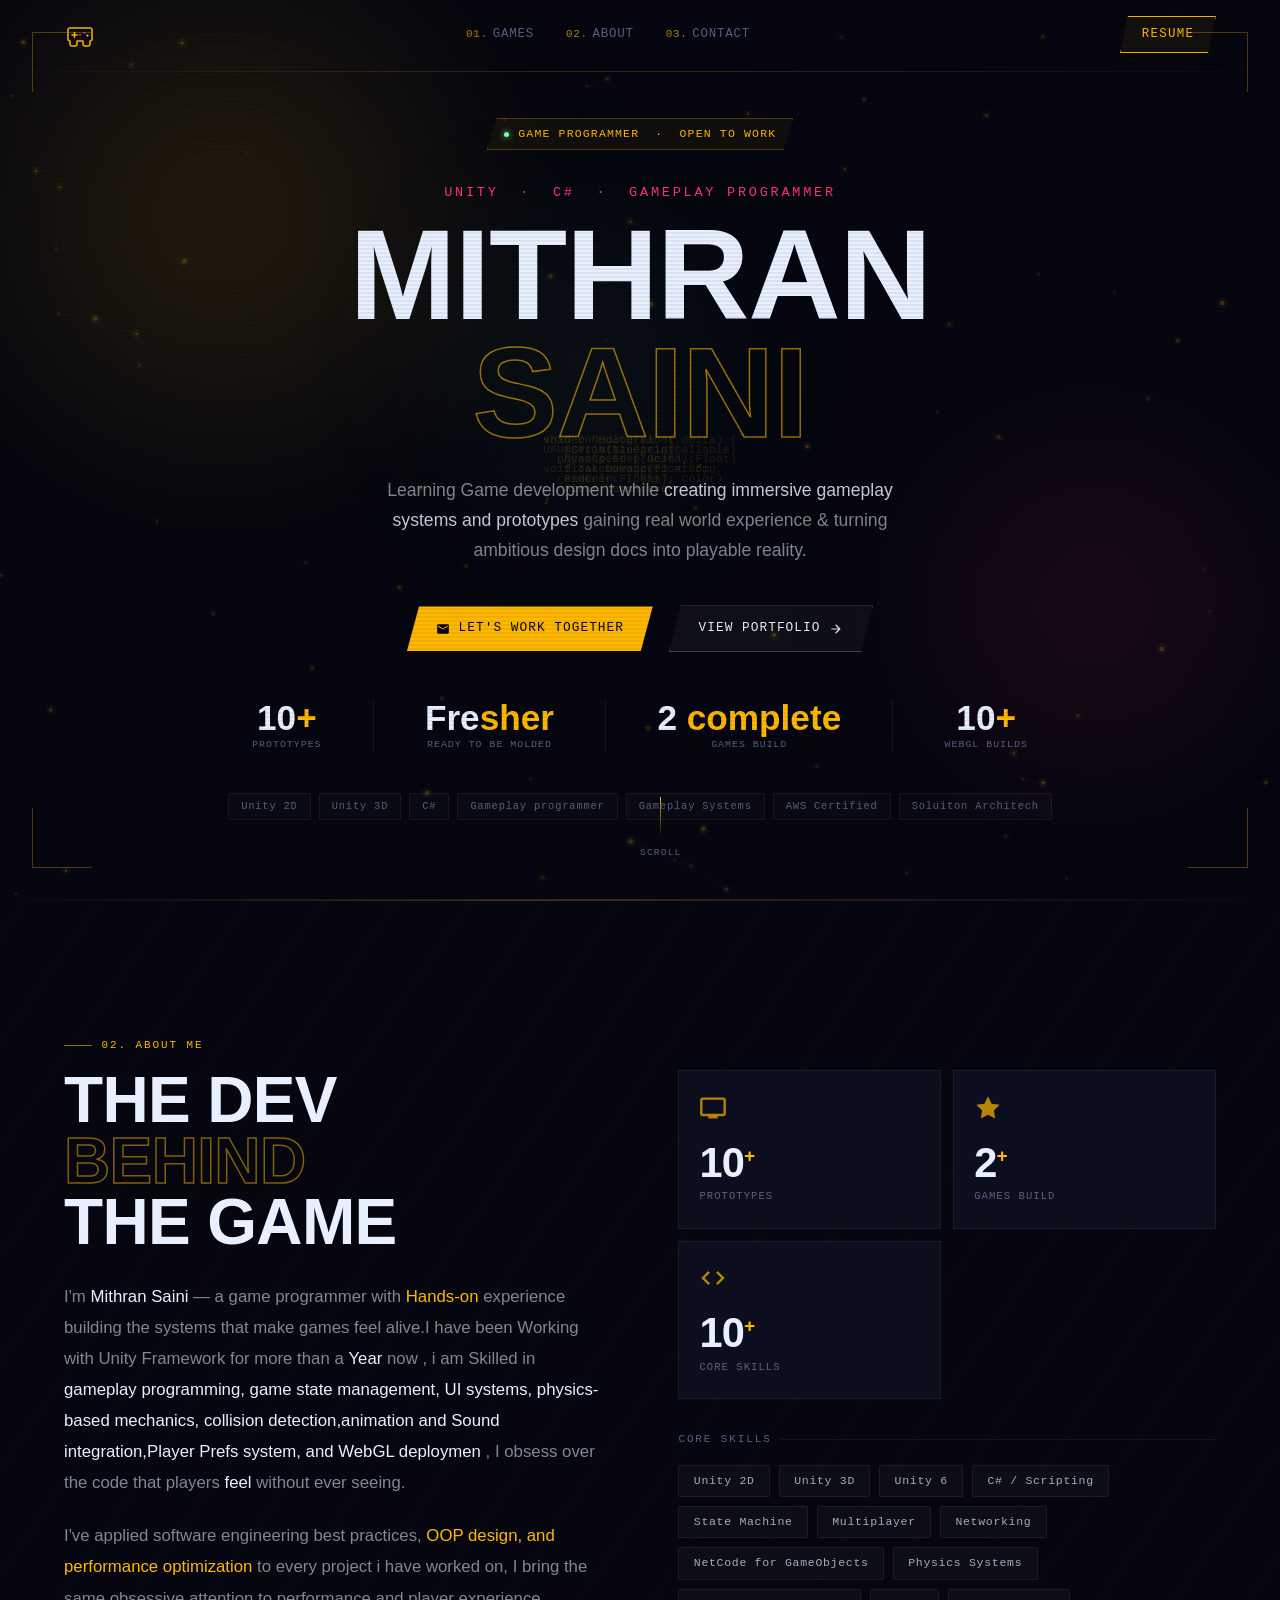
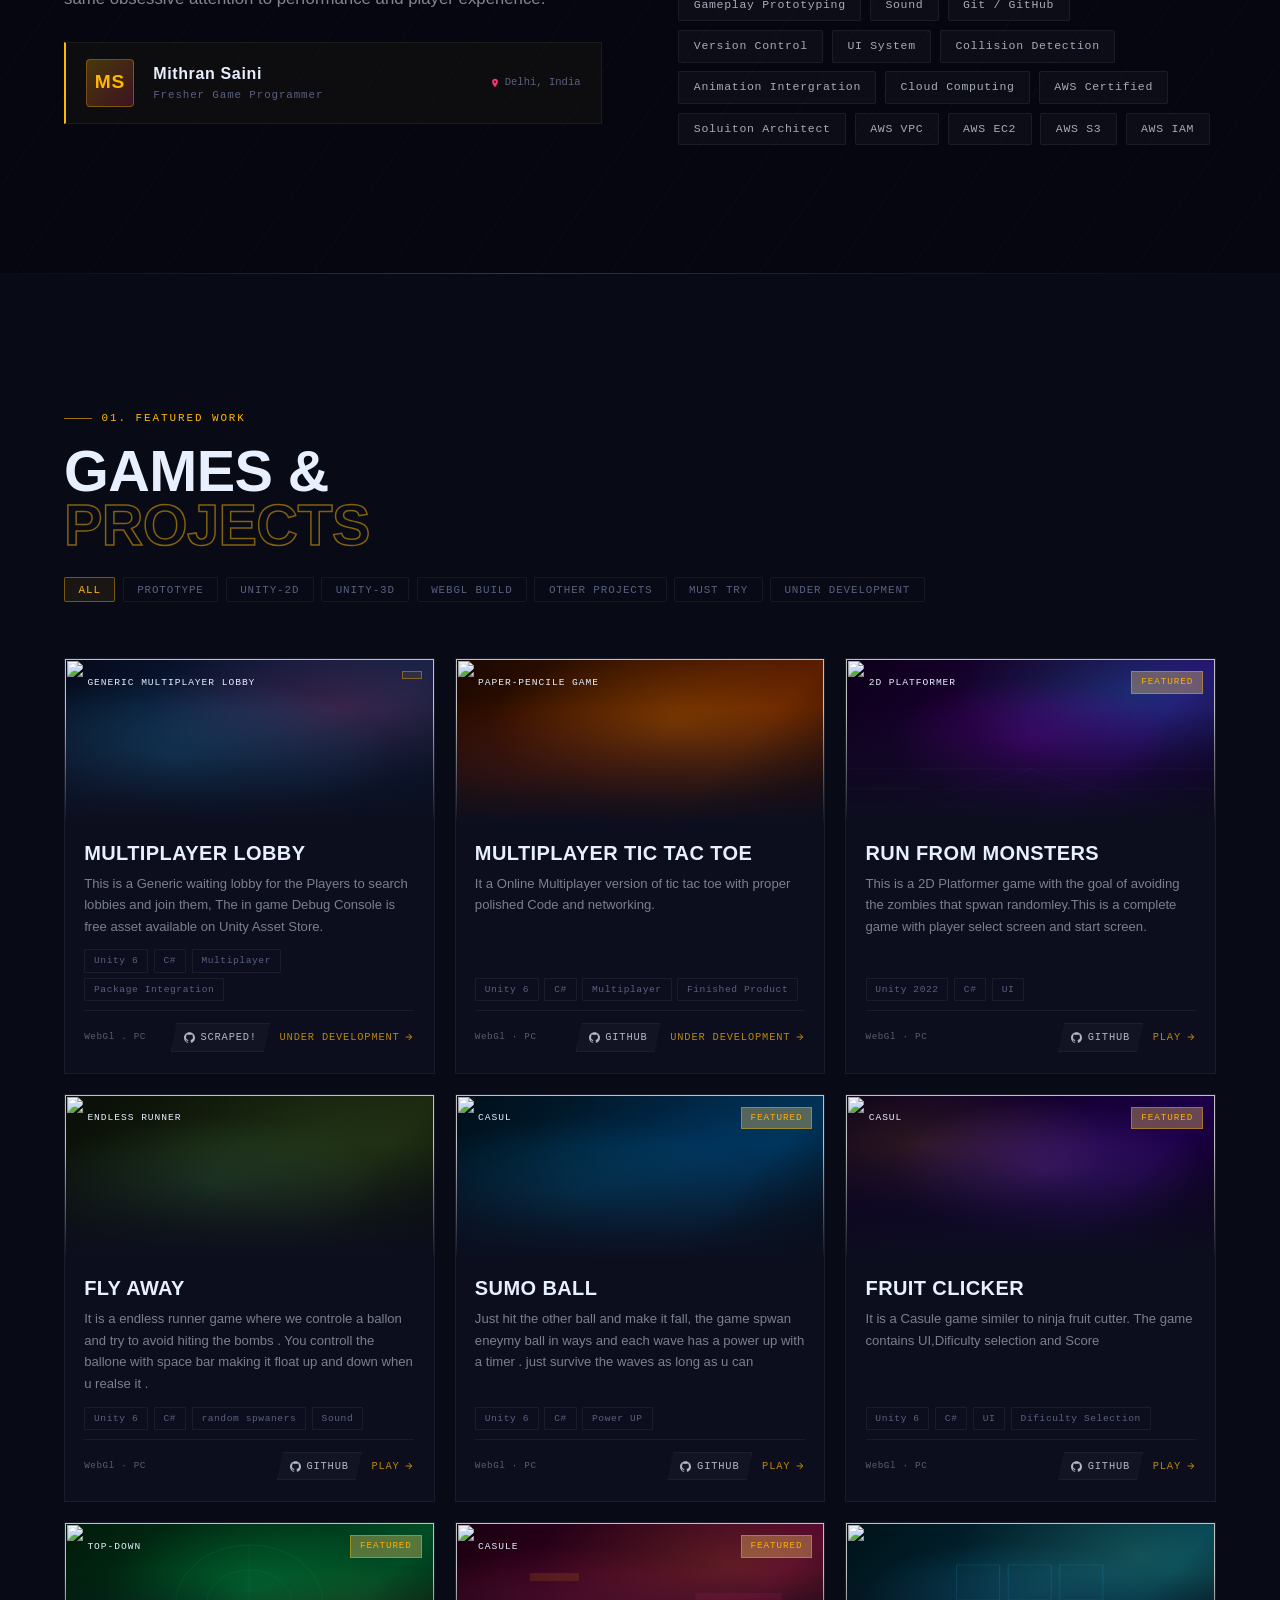
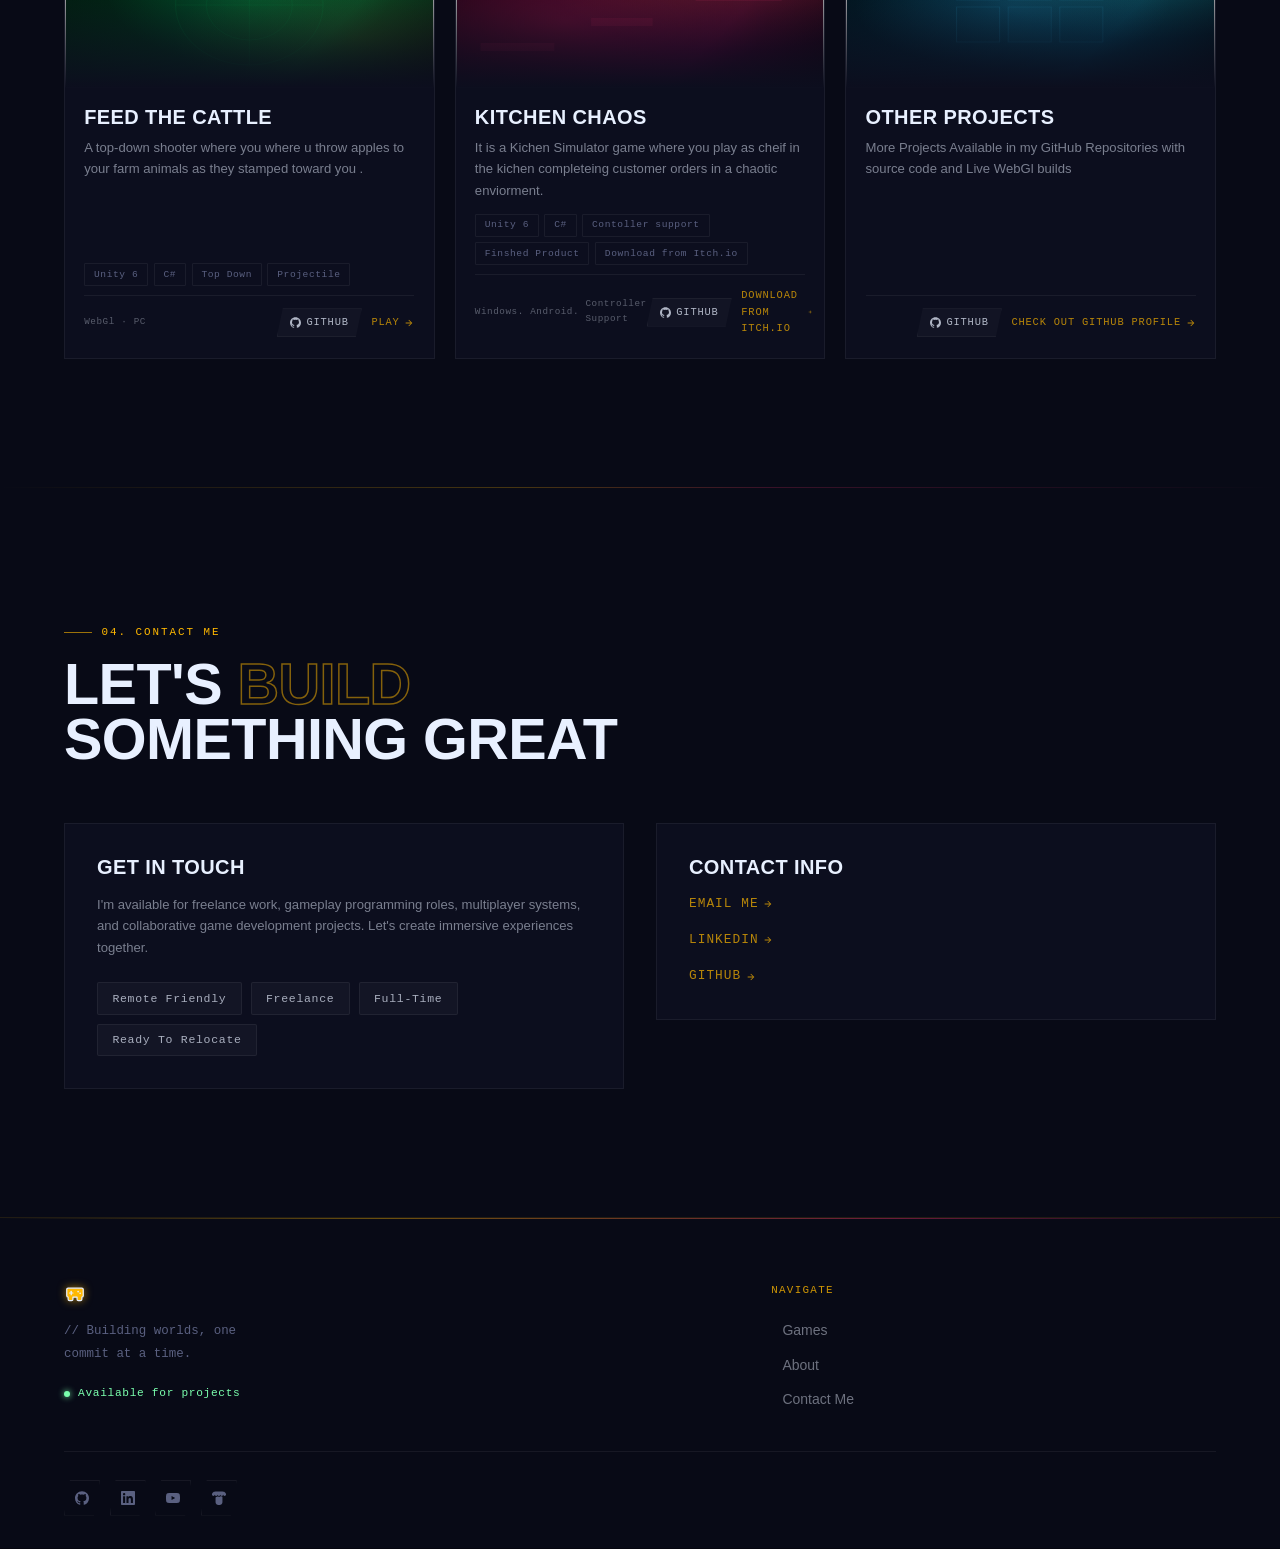
==== commit deec77c5: "Update index.html" ====
--- a/index.html
+++ b/index.html
@@ -2240,7 +2240,7 @@
                 </div>
                 <div class="card-footer-actions">
                   <a
-                    href="https://github.com/Mithran2003/Multiplayer-Lobby"
+                    href="#"
                     target="_blank"
                     rel="noopener"
                     class="card-github"
@@ -2250,7 +2250,7 @@
                         d="M12 .297c-6.63 0-12 5.373-12 12 0 5.303 3.438 9.8 8.205 11.385.6.113.82-.258.82-.577 0-.285-.01-1.04-.015-2.04-3.338.724-4.042-1.61-4.042-1.61C4.422 18.07 3.633 17.7 3.633 17.7c-1.087-.744.084-.729.084-.729 1.205.084 1.838 1.236 1.838 1.236 1.07 1.835 2.809 1.305 3.495.998.108-.776.417-1.305.76-1.605-2.665-.3-5.466-1.332-5.466-5.93 0-1.31.465-2.38 1.235-3.22-.135-.303-.54-1.523.105-3.176 0 0 1.005-.322 3.3 1.23.96-.267 1.98-.399 3-.405 1.02.006 2.04.138 3 .405 2.28-1.552 3.285-1.23 3.285-1.23.645 1.653.24 2.873.12 3.176.765.84 1.23 1.91 1.23 3.22 0 4.61-2.805 5.625-5.475 5.92.42.36.81 1.096.81 2.22 0 1.606-.015 2.896-.015 3.286 0 .315.21.69.825.57C20.565 22.092 24 17.592 24 12.297c0-6.627-5.373-12-12-12"
                       ></path>
                     </svg>
-                    GitHub
+                    Scraped!
                   </a>
                   <a href="#" class="card-link"
                     >Under Development
@@ -2264,7 +2264,7 @@
             </div>
           </div>
 
-          <!-- Card 2: bumpy Car -->
+          <!-- Card 2: TicTacToe -->
           <div
             class="project-card js-reveal in-view"
             data-tags="unity2D,Polished,WebGl,Incomplete"
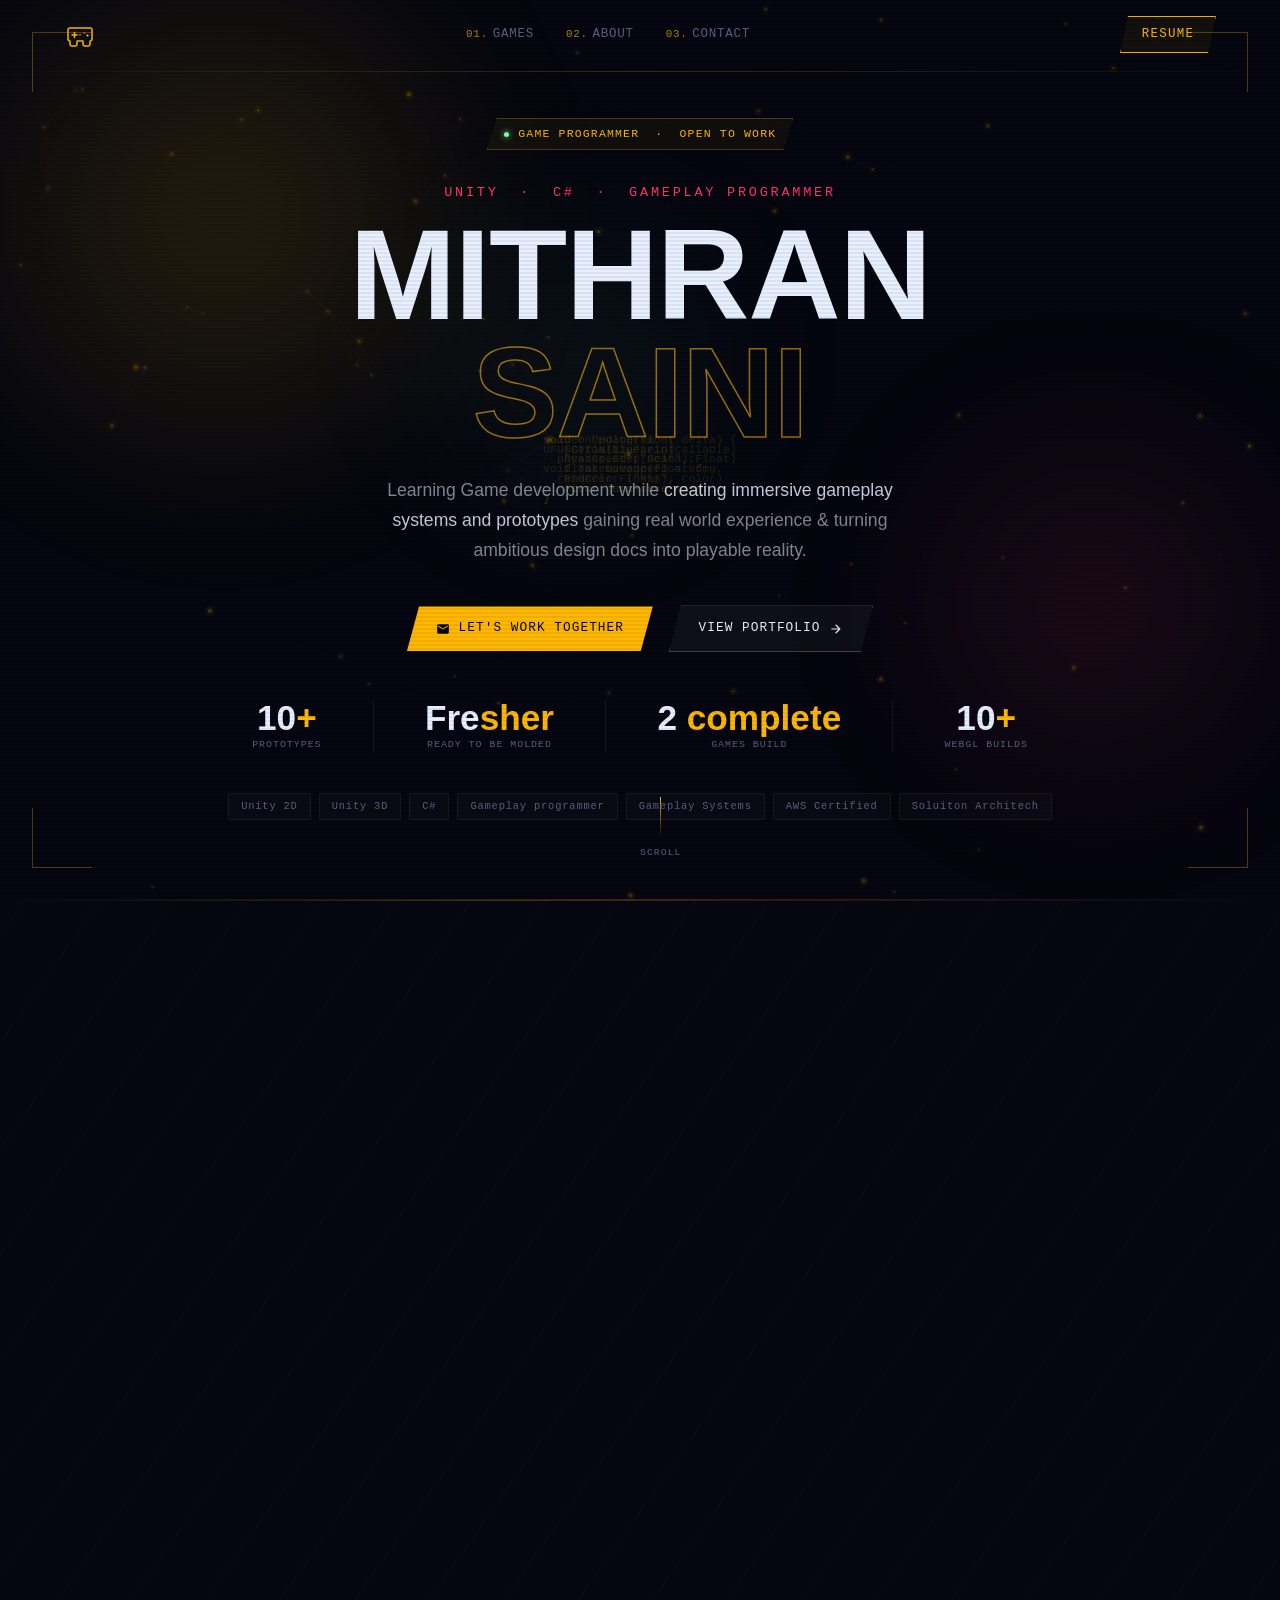
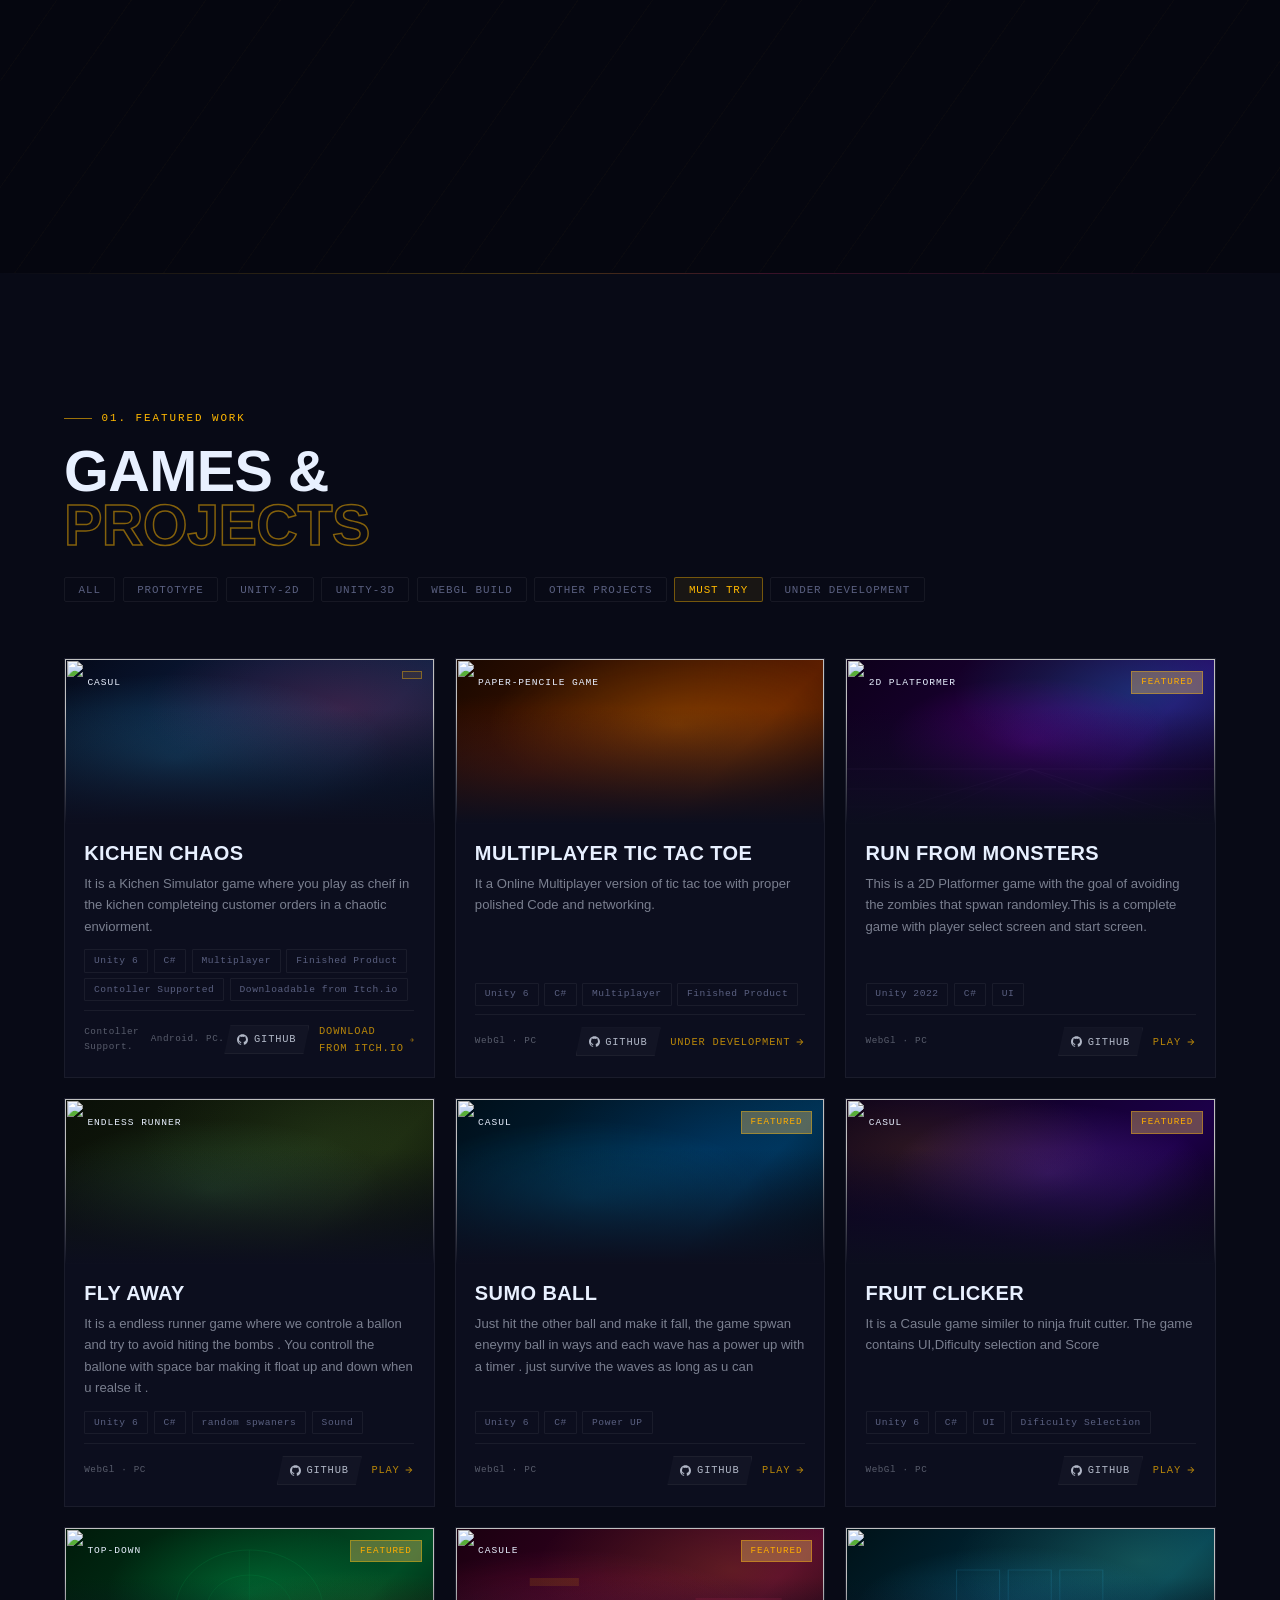
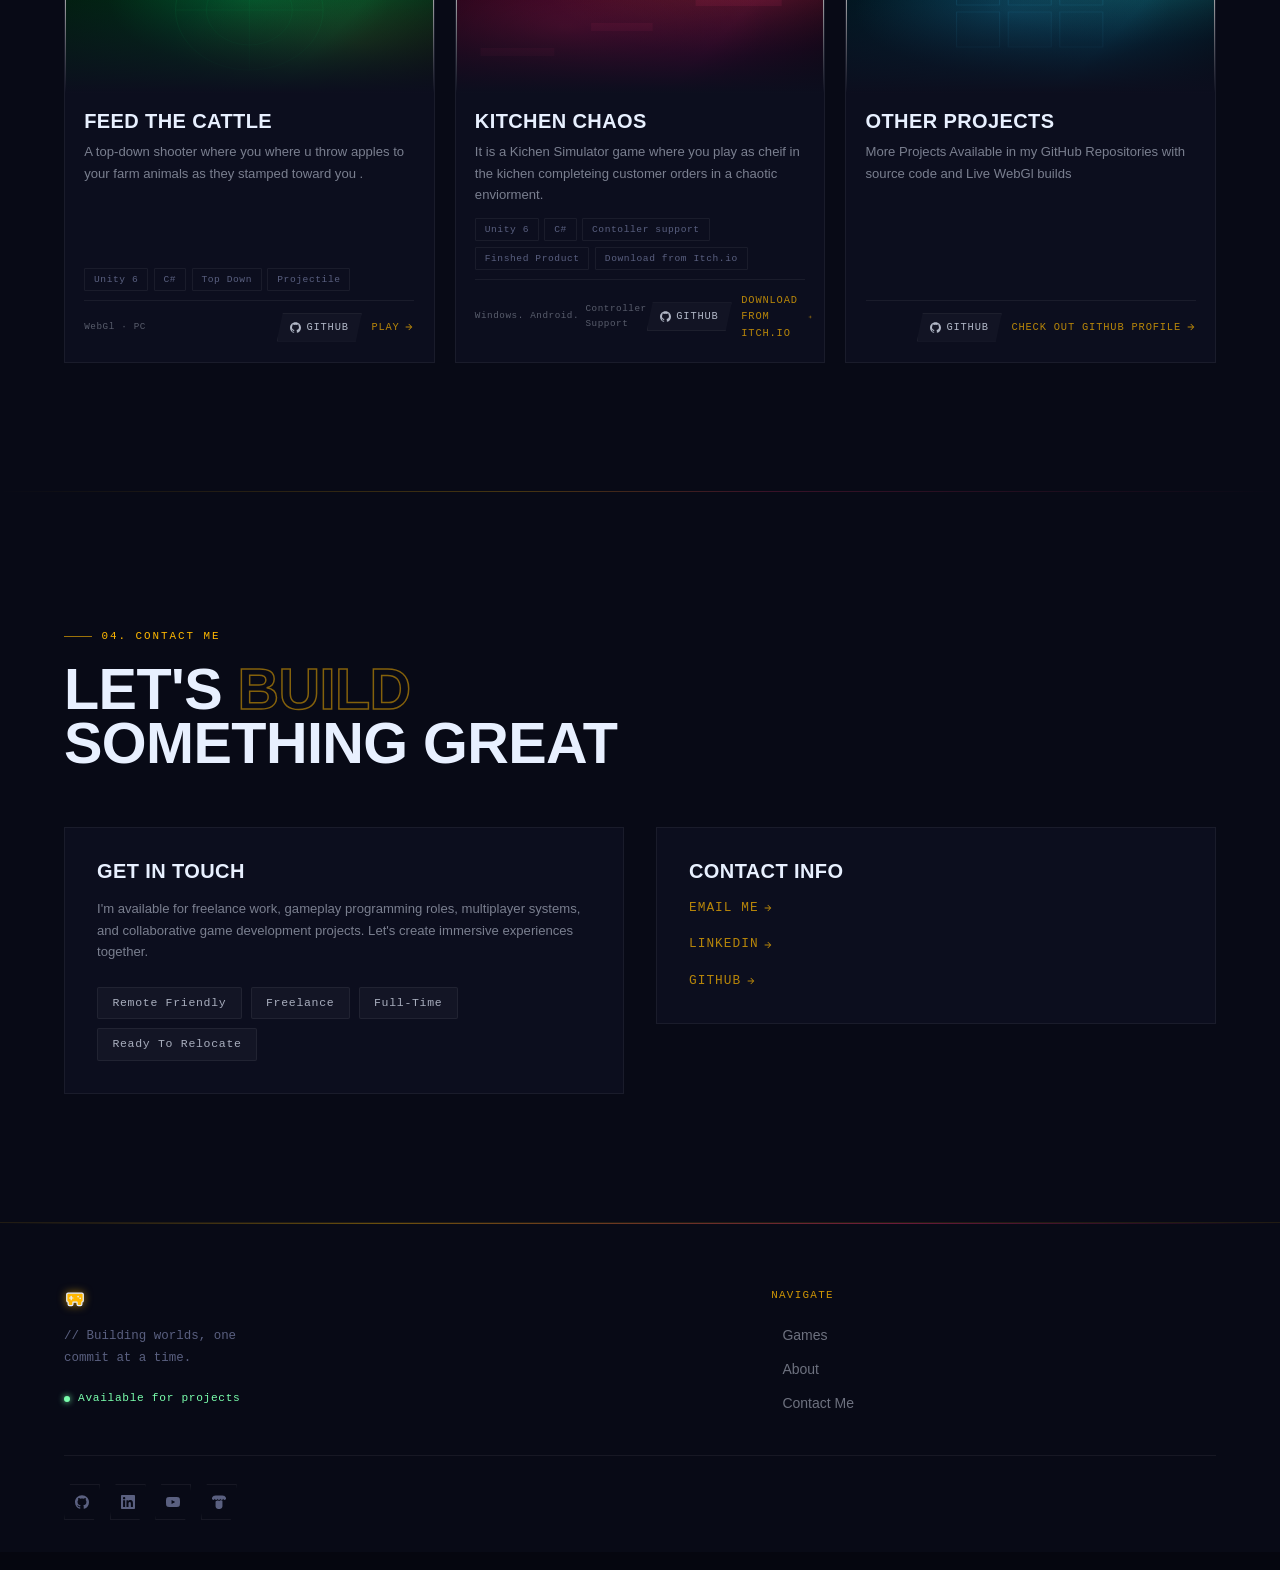
==== commit fe801ff1: "few changes" ====
--- a/index.html
+++ b/index.html
@@ -2146,7 +2146,7 @@
             </h2>
           </div>
           <div class="projects-filter js-reveal in-view" id="projectsFilter">
-            <button class="filter-btn active" data-filter="all">All</button>
+            <button class="filter-btn" data-filter="all">All</button>
             <button class="filter-btn" data-filter="prototype">
               Prototype
             </button>
@@ -2156,7 +2156,9 @@
             <button class="filter-btn" data-filter="others">
               Other Projects
             </button>
-            <button class="filter-btn" data-filter="Polished">Must Try</button>
+            <button class="filter-btn active" data-filter="Polished">
+              Must Try
+            </button>
             <button class="filter-btn" data-filter="Incomplete">
               Under Development
             </button>
@@ -2164,10 +2166,10 @@
         </div>
 
         <div class="projects-grid" id="projectsGrid">
-          <!-- Card 1:Multiplayer waiting Lobby -->
+          <!-- Card 1:Kichen Chaos -->
           <div
             class="project-card js-reveal in-view"
-            data-tags="Incomplete,Polished"
+            data-tags="unity3D,Polished"
             style=""
           >
             <div class="card-art">
@@ -2214,33 +2216,32 @@
                 "
               />
               <div class="card-art-overlay" style="z-index: 2"></div>
-              <span class="card-genre-badge" style="z-index: 3"
-                >Generic Multiplayer Lobby
-              </span>
+              <span class="card-genre-badge" style="z-index: 3">Casul </span>
               <span class="card-featured" style="z-index: 3"></span>
             </div>
             <div class="card-body">
-              <div class="card-title">Multiplayer Lobby</div>
+              <div class="card-title">Kichen Chaos</div>
               <p class="card-desc">
-                This is a Generic waiting lobby for the Players to search
-                lobbies and join them, The in game Debug Console is free asset
-                available on Unity Asset Store.
+                It is a Kichen Simulator game where you play as cheif in the
+                kichen completeing customer orders in a chaotic enviorment.
               </p>
               <div class="card-tags">
                 <span class="card-tag">Unity 6</span>
                 <span class="card-tag">C#</span>
                 <span class="card-tag">Multiplayer</span>
-                <span class="card-tag">Package Integration</span>
+                <span class="card-tag">Finished Product</span>
+                <span class="card-tag">Contoller Supported</span>
+                <span class="card-tag">Downloadable from Itch.io</span>
               </div>
               <div class="card-footer">
                 <div class="card-platforms">
-                  <span class="platform-chip">WebGl</span>
-                  <span class="platform-chip">.</span>
-                  <span class="platform-chip">PC</span>
+                  <span class="platform-chip">Contoller Support.</span>
+                  <span class="platform-chip">Android.</span>
+                  <span class="platform-chip">PC.</span>
                 </div>
                 <div class="card-footer-actions">
                   <a
-                    href="#"
+                    href="https://github.com/Mithran2003/Mad-Kitchen"
                     target="_blank"
                     rel="noopener"
                     class="card-github"
@@ -2250,10 +2251,12 @@
                         d="M12 .297c-6.63 0-12 5.373-12 12 0 5.303 3.438 9.8 8.205 11.385.6.113.82-.258.82-.577 0-.285-.01-1.04-.015-2.04-3.338.724-4.042-1.61-4.042-1.61C4.422 18.07 3.633 17.7 3.633 17.7c-1.087-.744.084-.729.084-.729 1.205.084 1.838 1.236 1.838 1.236 1.07 1.835 2.809 1.305 3.495.998.108-.776.417-1.305.76-1.605-2.665-.3-5.466-1.332-5.466-5.93 0-1.31.465-2.38 1.235-3.22-.135-.303-.54-1.523.105-3.176 0 0 1.005-.322 3.3 1.23.96-.267 1.98-.399 3-.405 1.02.006 2.04.138 3 .405 2.28-1.552 3.285-1.23 3.285-1.23.645 1.653.24 2.873.12 3.176.765.84 1.23 1.91 1.23 3.22 0 4.61-2.805 5.625-5.475 5.92.42.36.81 1.096.81 2.22 0 1.606-.015 2.896-.015 3.286 0 .315.21.69.825.57C20.565 22.092 24 17.592 24 12.297c0-6.627-5.373-12-12-12"
                       ></path>
                     </svg>
-                    Scraped!
+                    GitHub
                   </a>
-                  <a href="#" class="card-link"
-                    >Under Development
+                  <a
+                    href="https://mithransaini.itch.io/kitchen-chaos"
+                    class="card-link"
+                    >Download from Itch.io
                     <svg viewBox="0 0 24 24">
                       <path
                         d="M12 4l-1.41 1.41L16.17 11H4v2h12.17l-5.58 5.59L12 20l8-8z"
@@ -2350,7 +2353,9 @@
                     </svg>
                     GitHub
                   </a>
-                  <a href="#" class="card-link"
+                  <a
+                    href="https://mithran2003.github.io/Tic-Tac-Toe-Multiplayer/"
+                    class="card-link"
                     >Under Development
                     <svg viewBox="0 0 24 24">
                       <path
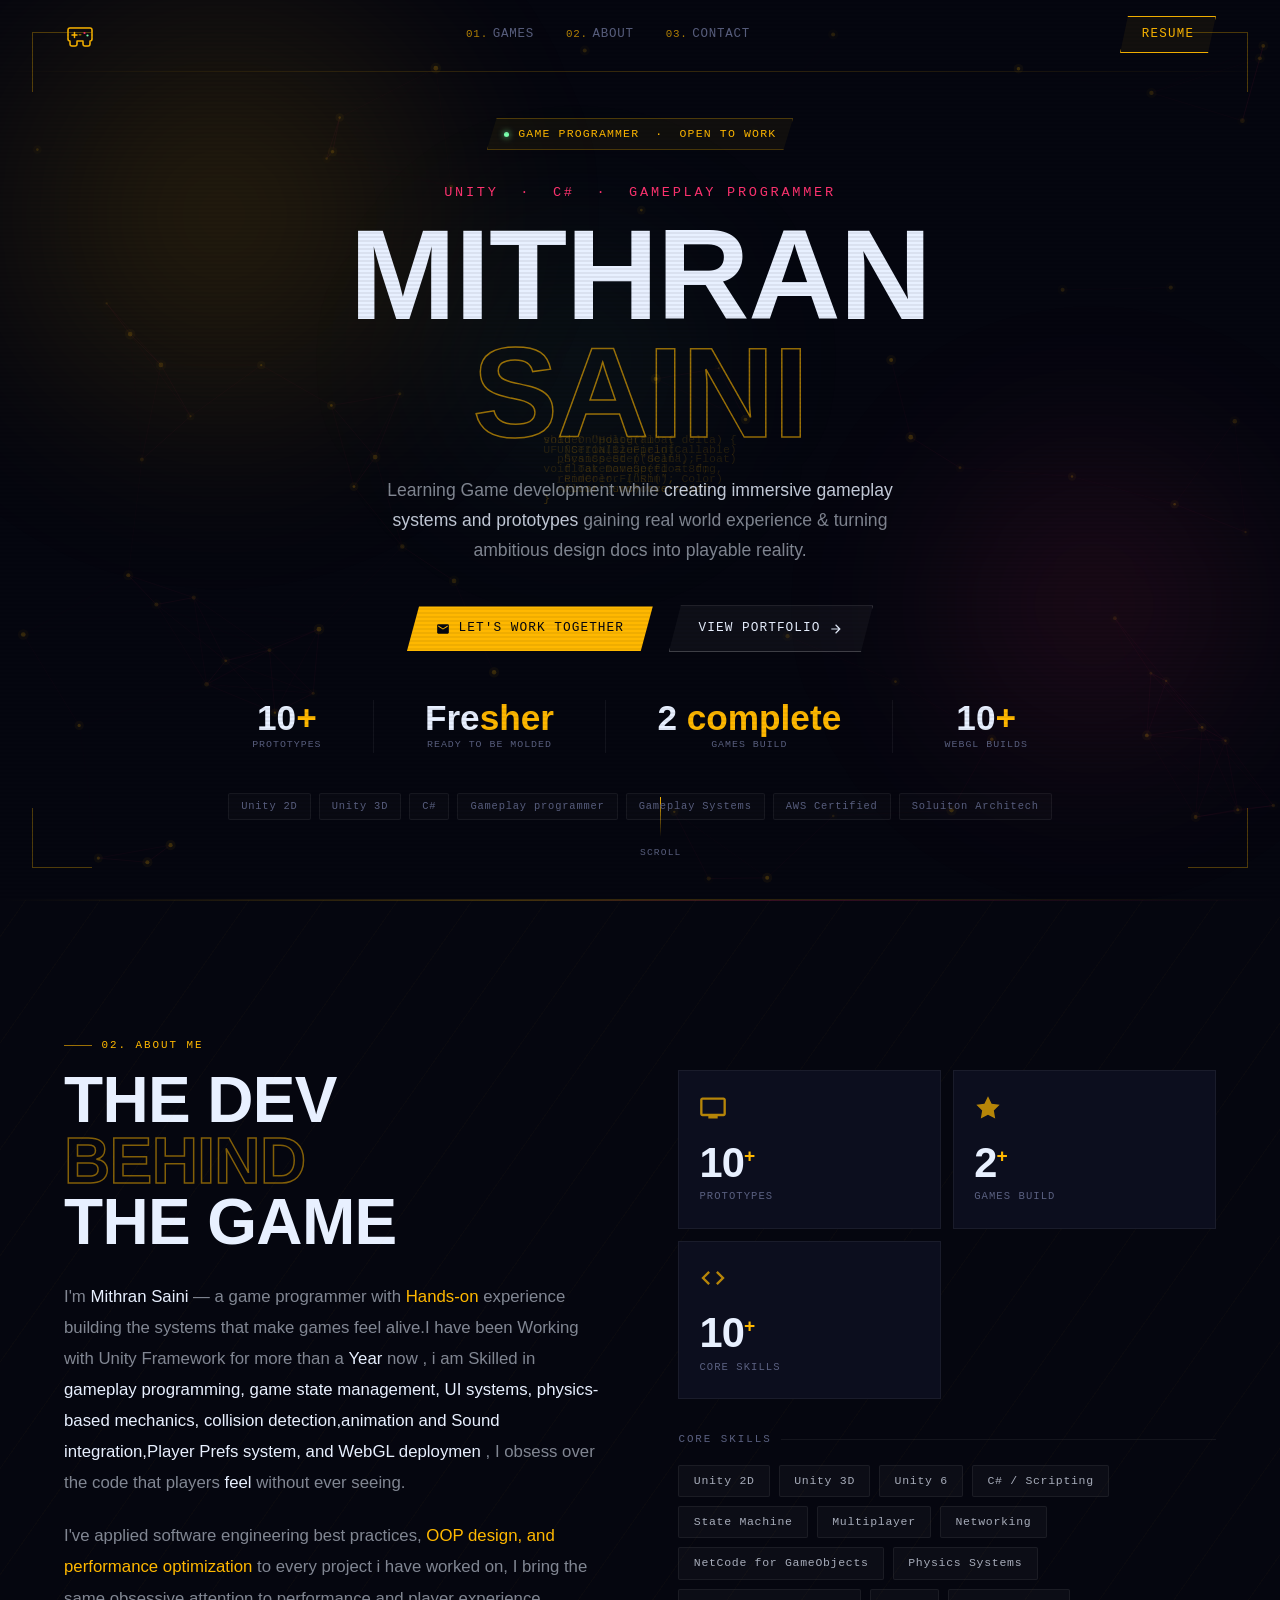
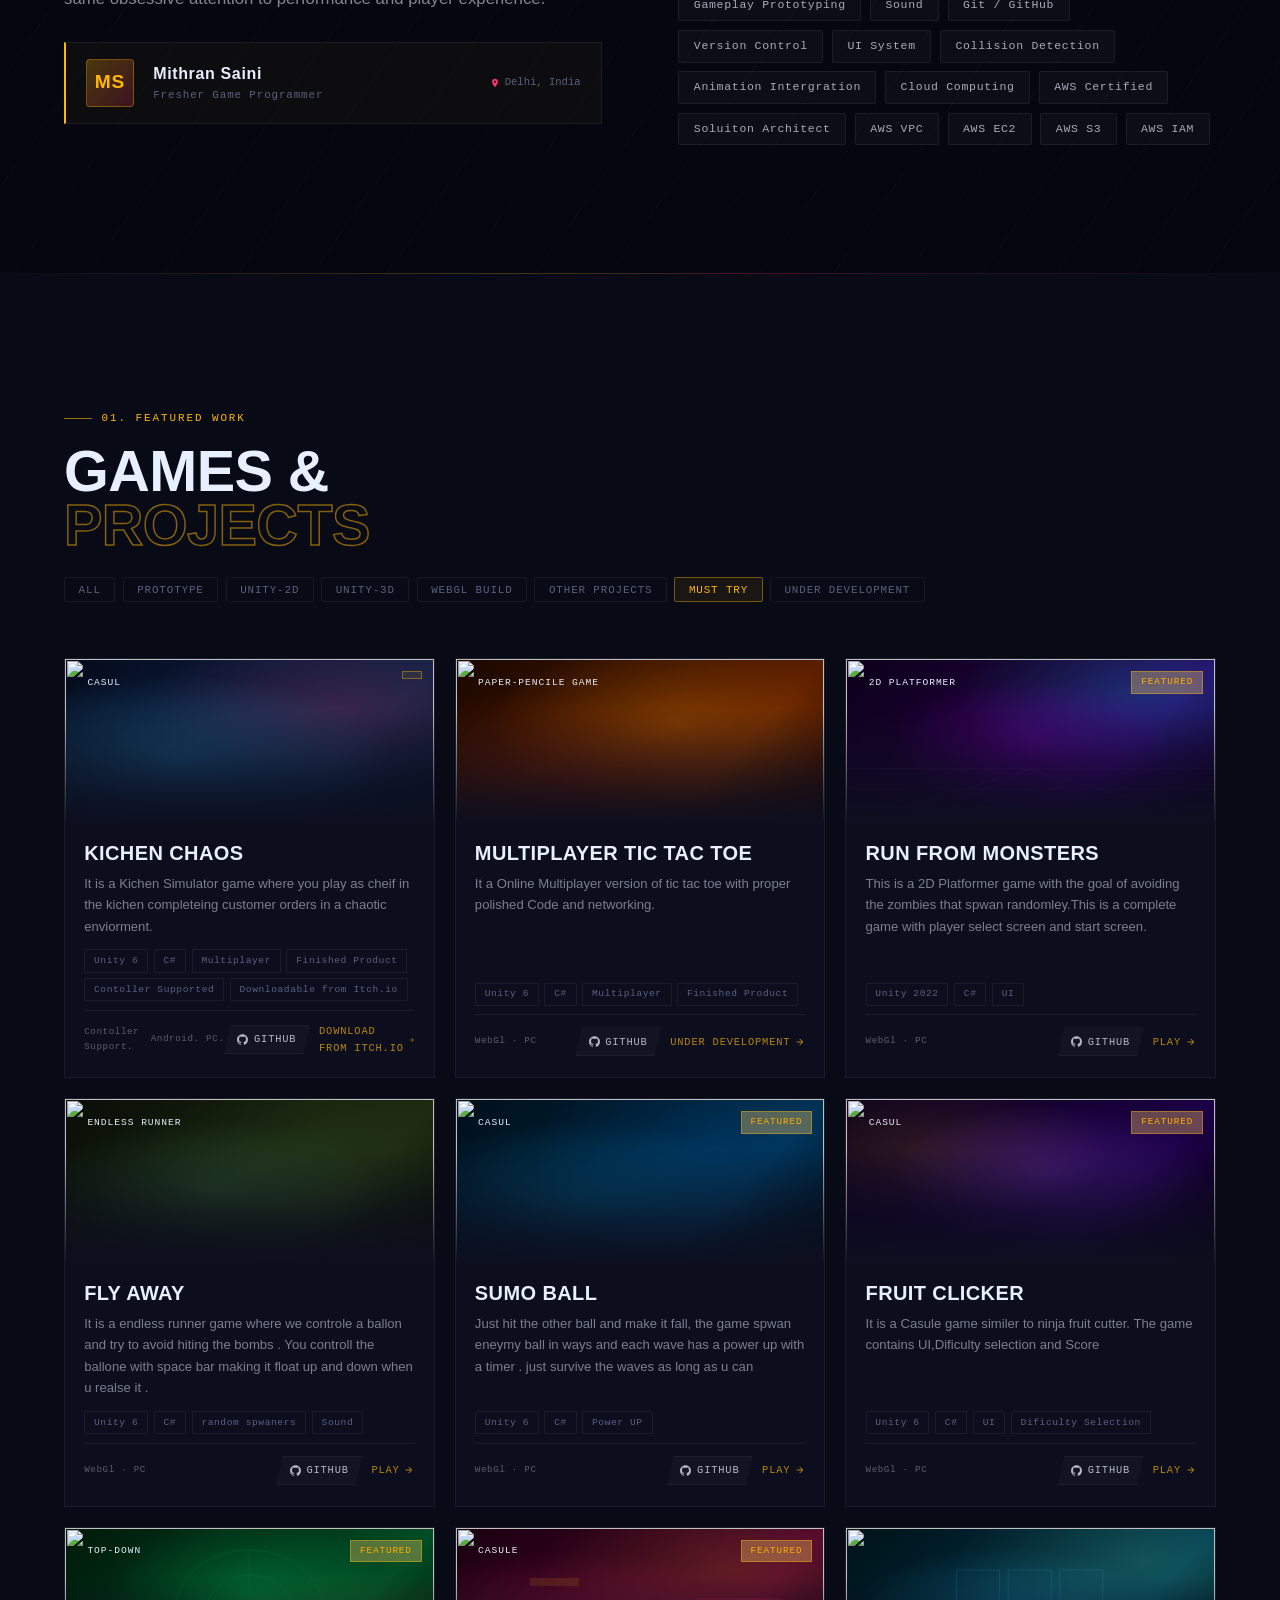
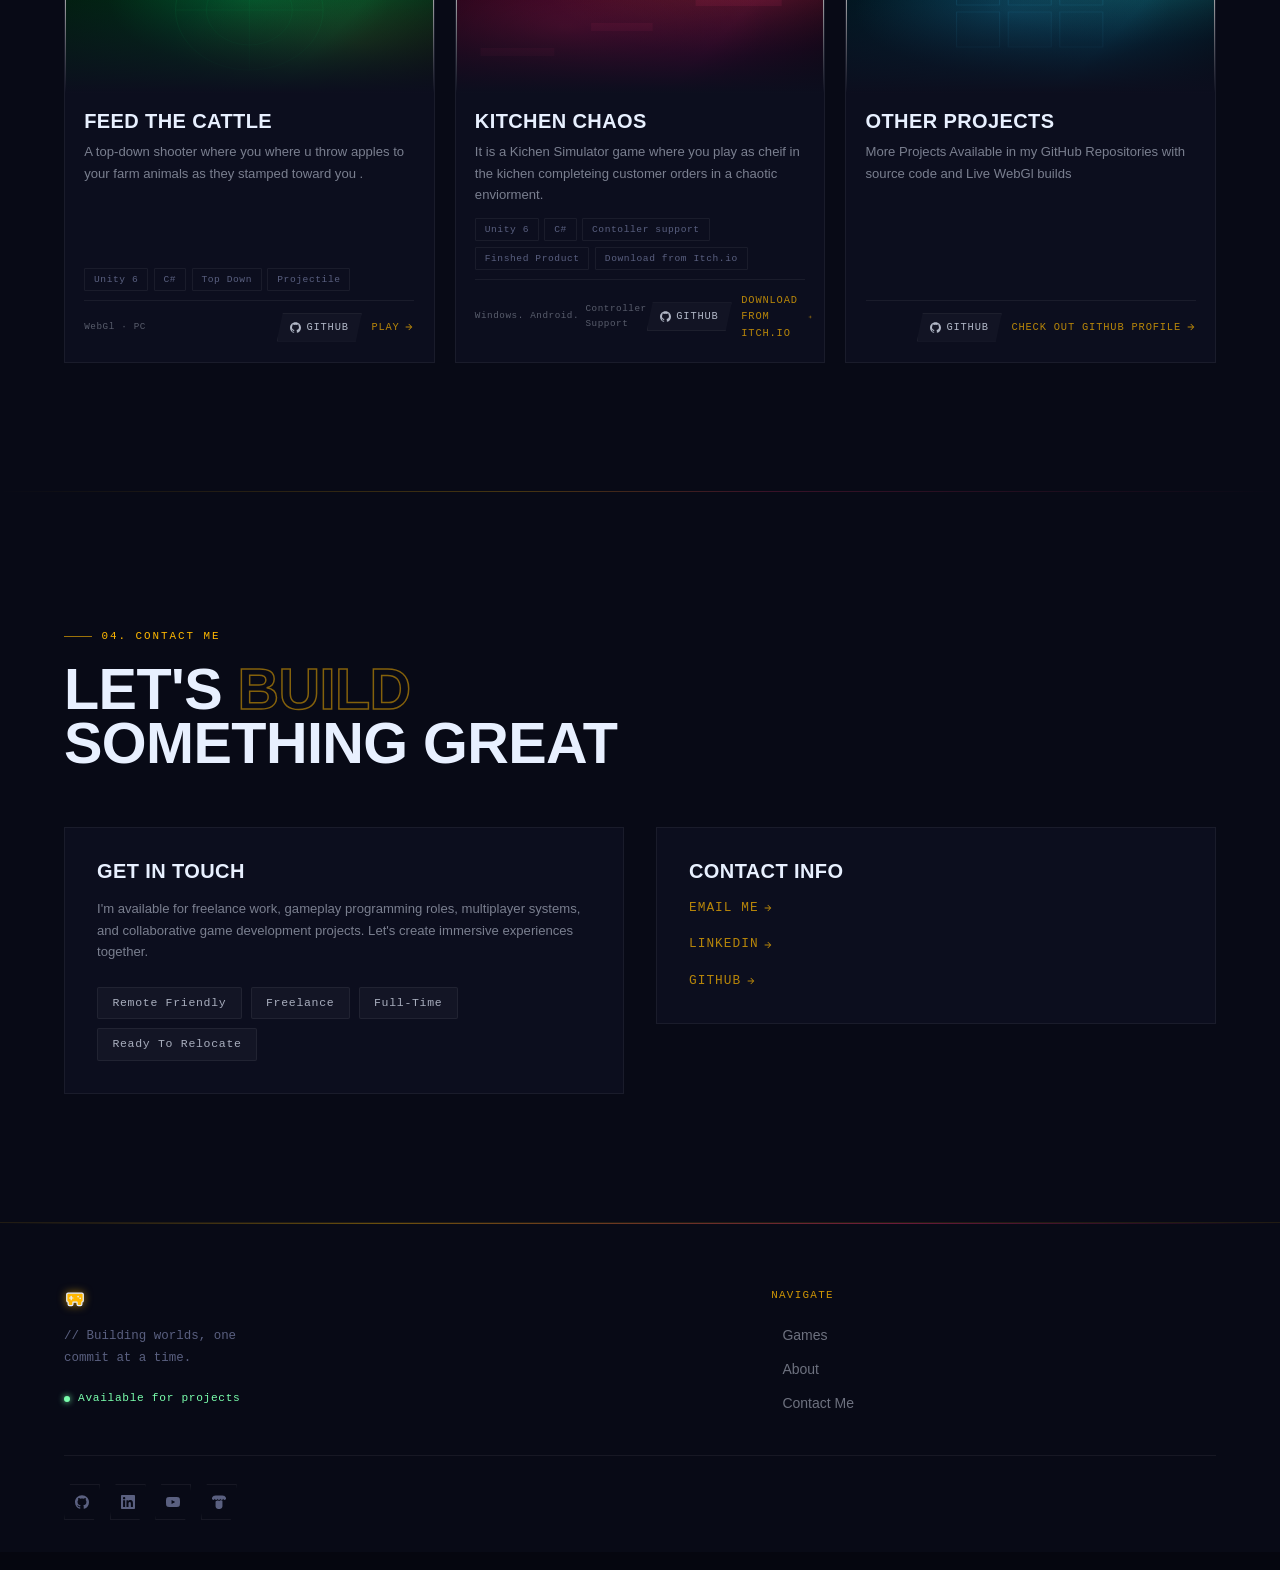
==== commit 808795ce: "Update index.html" ====
--- a/index.html
+++ b/index.html
@@ -3015,7 +3015,7 @@
           <!-- Card 8: kitchen chaos -->
           <div
             class="project-card js-reveal in-view"
-            data-tags="unity3D,Polished"
+            data-tags="unity3D"
             style=""
           >
             <div class="card-art">
